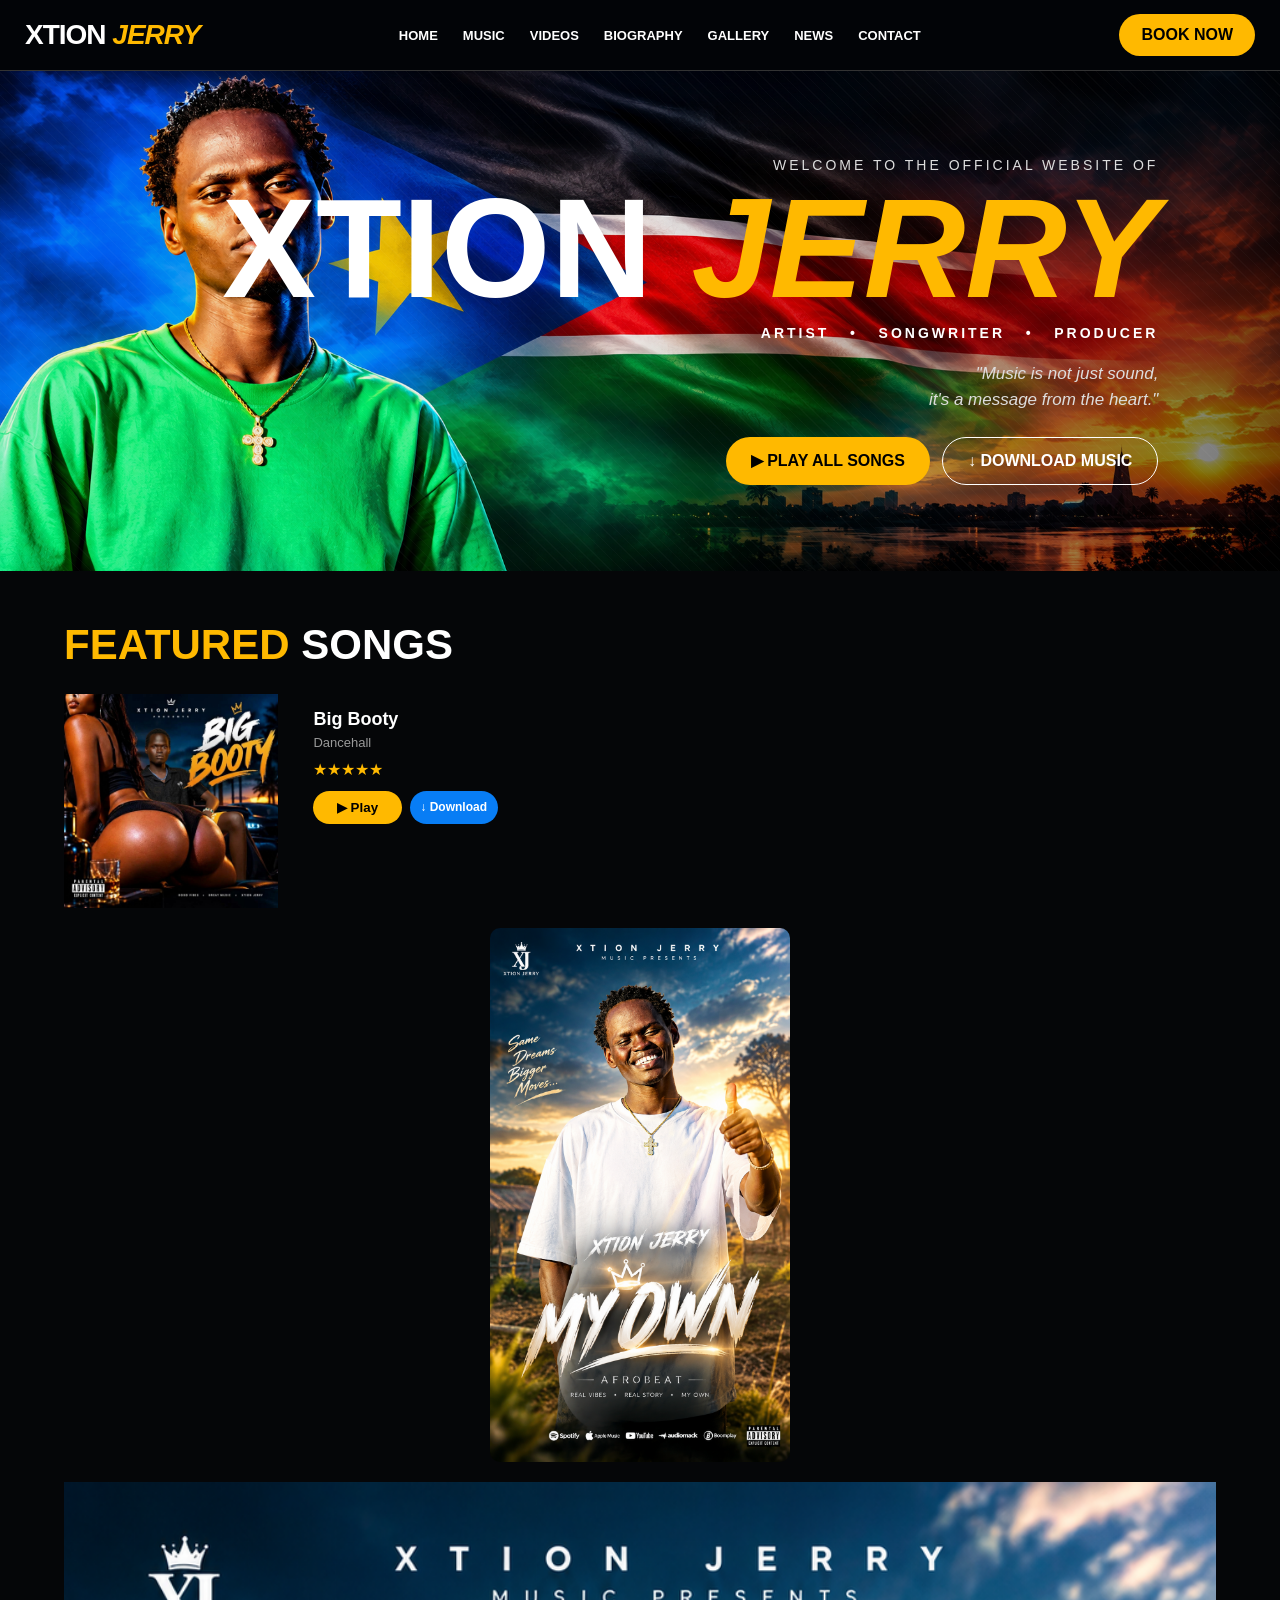
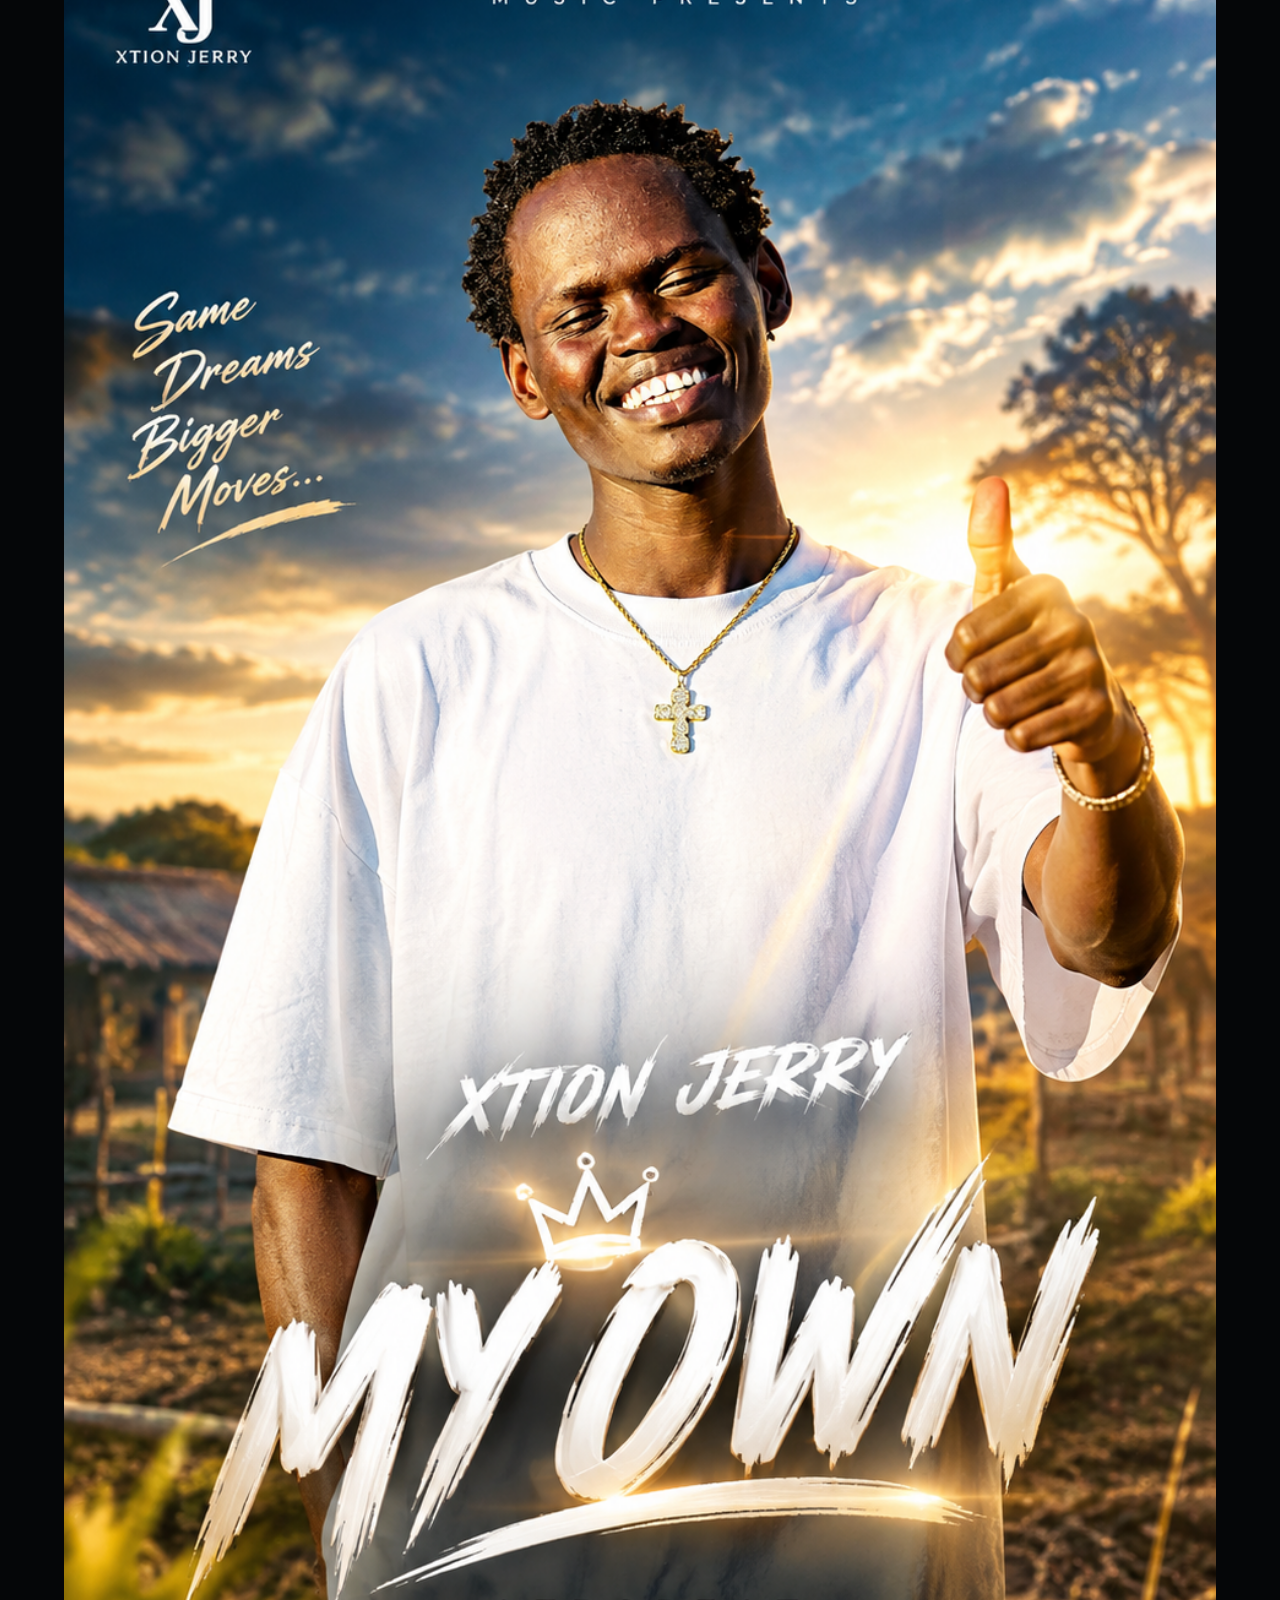
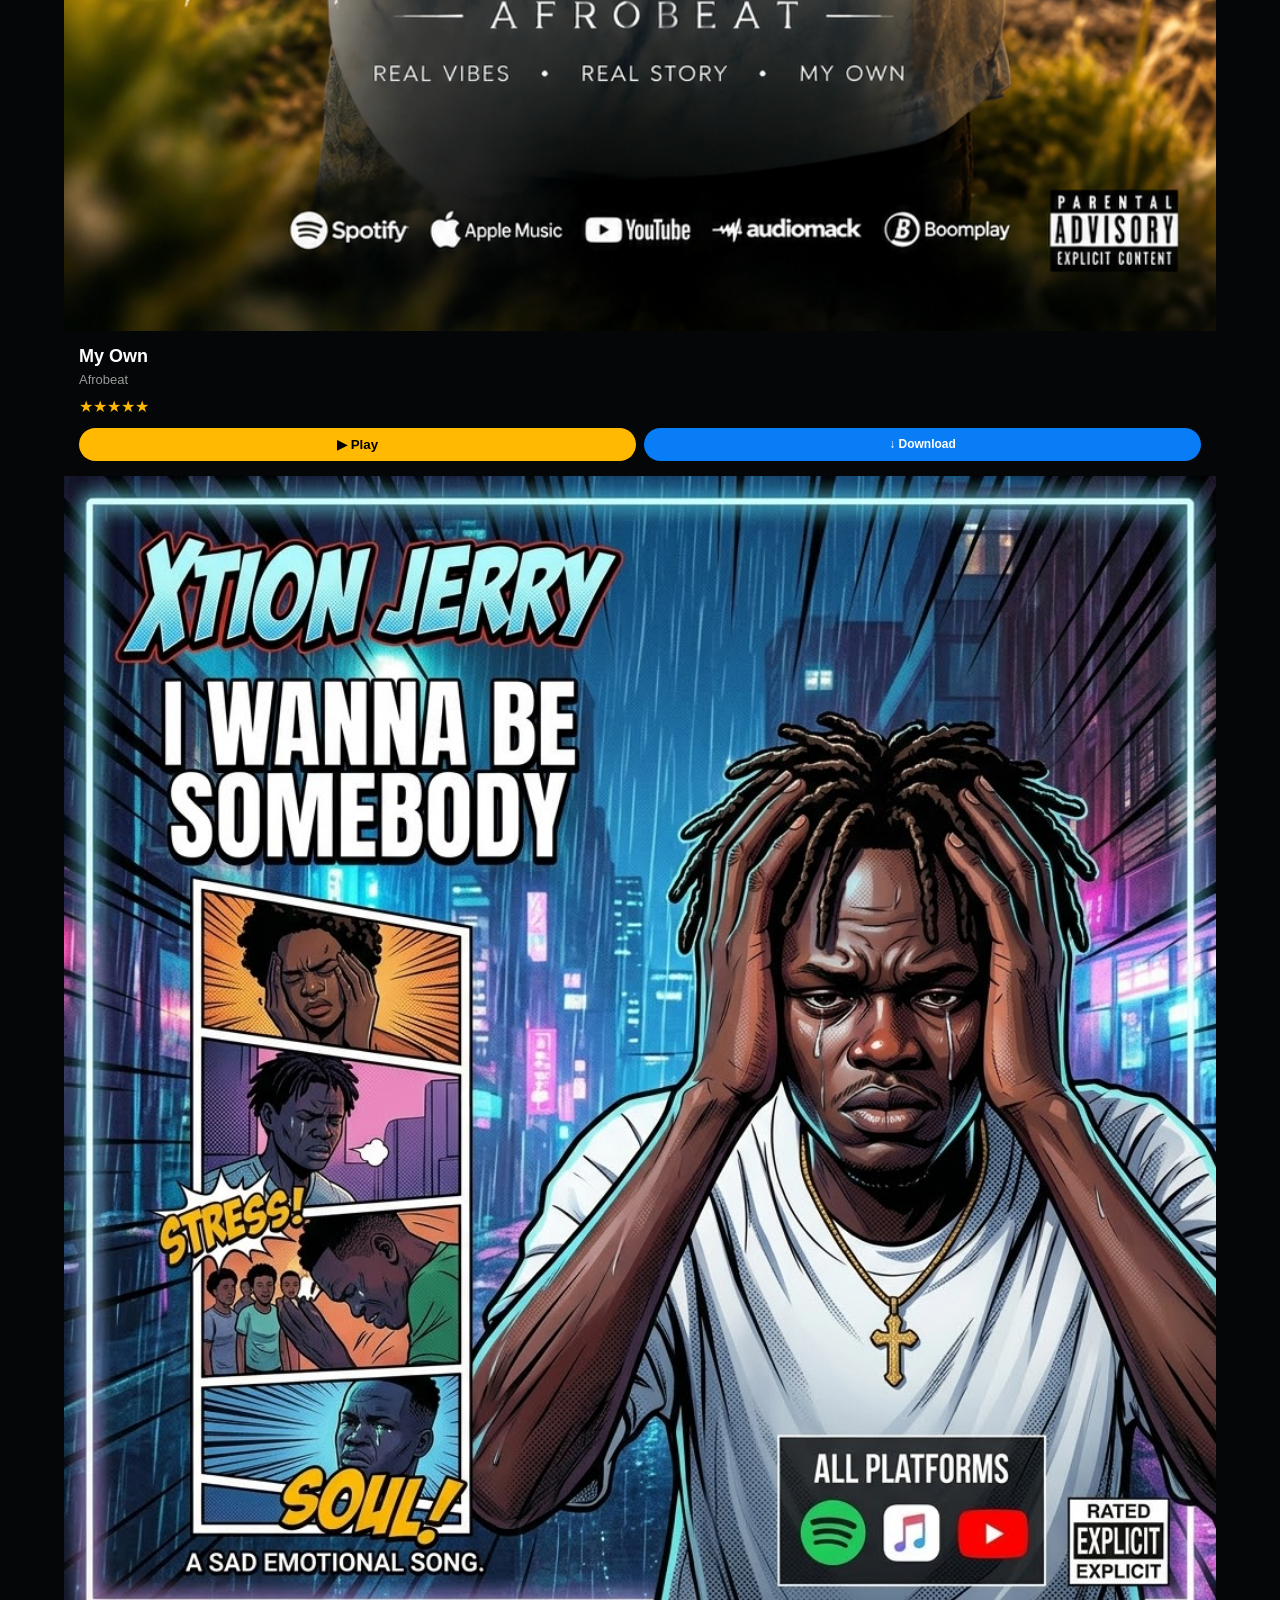
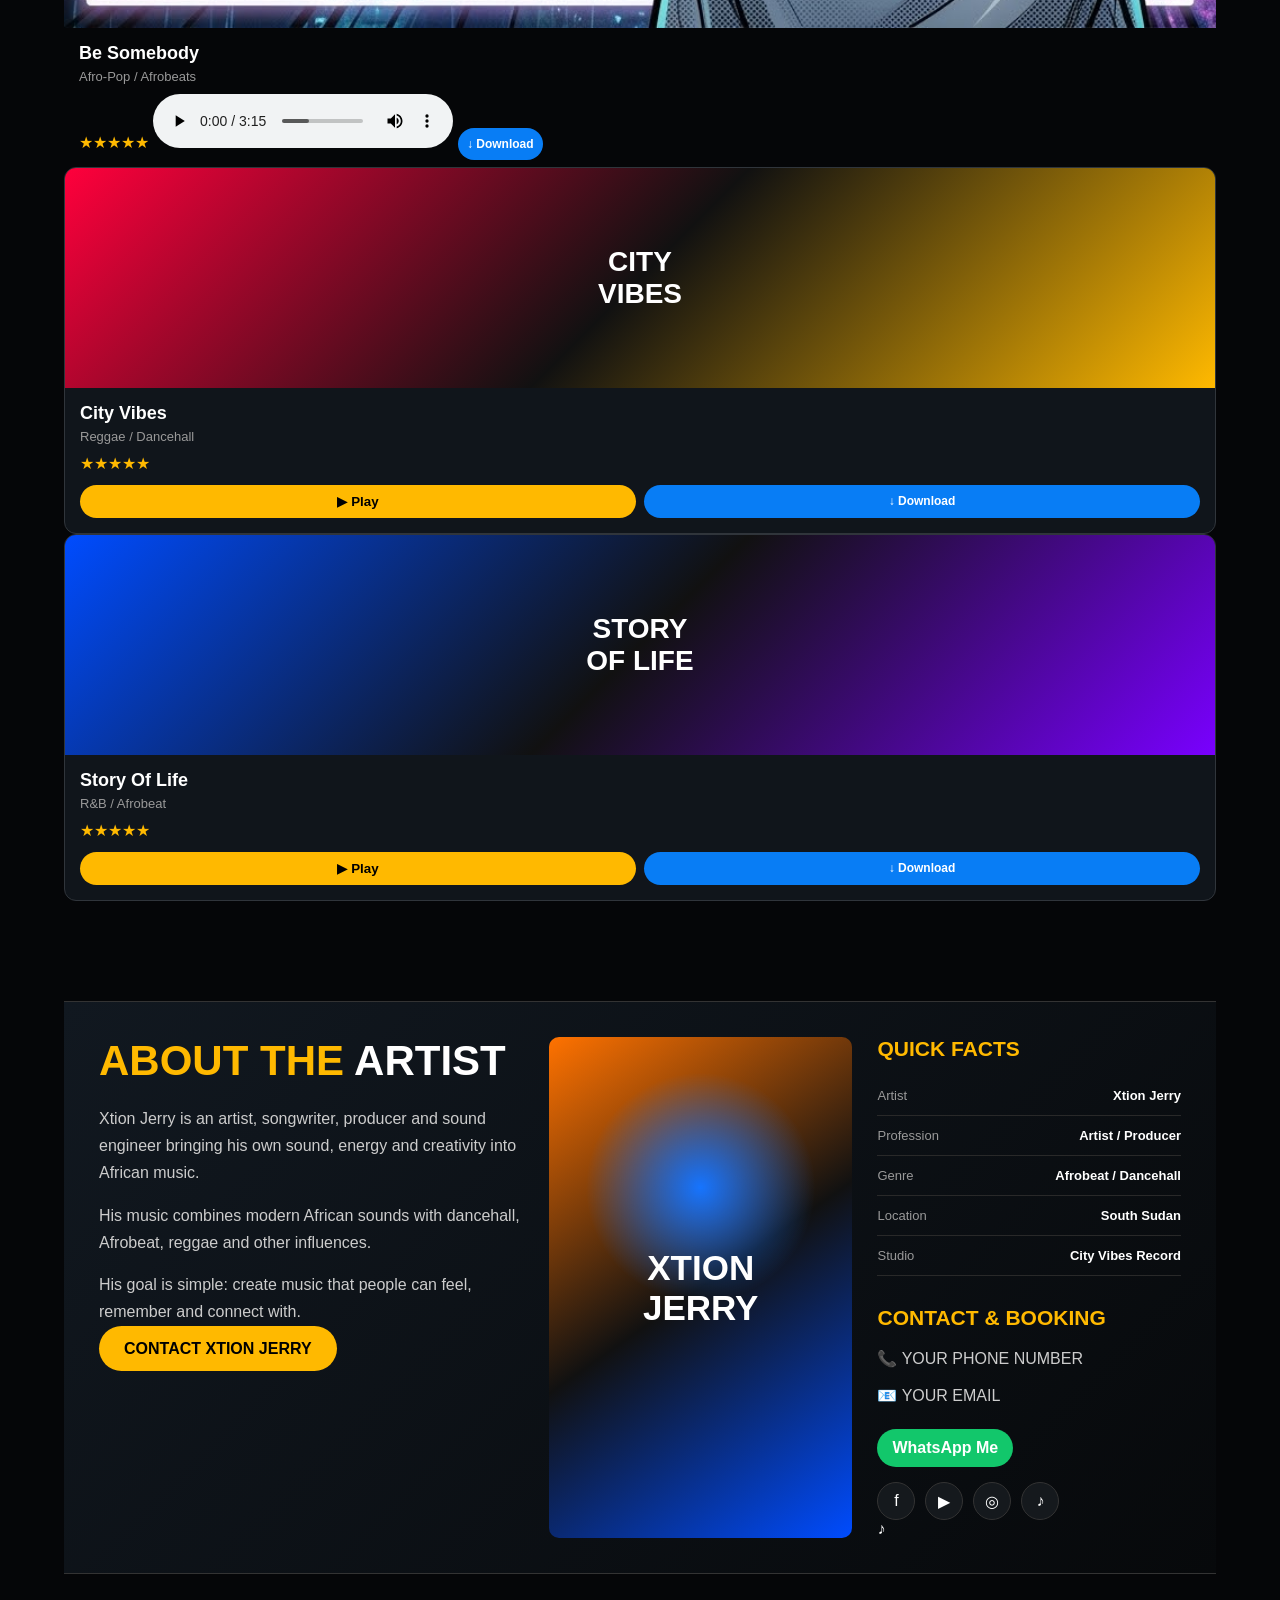
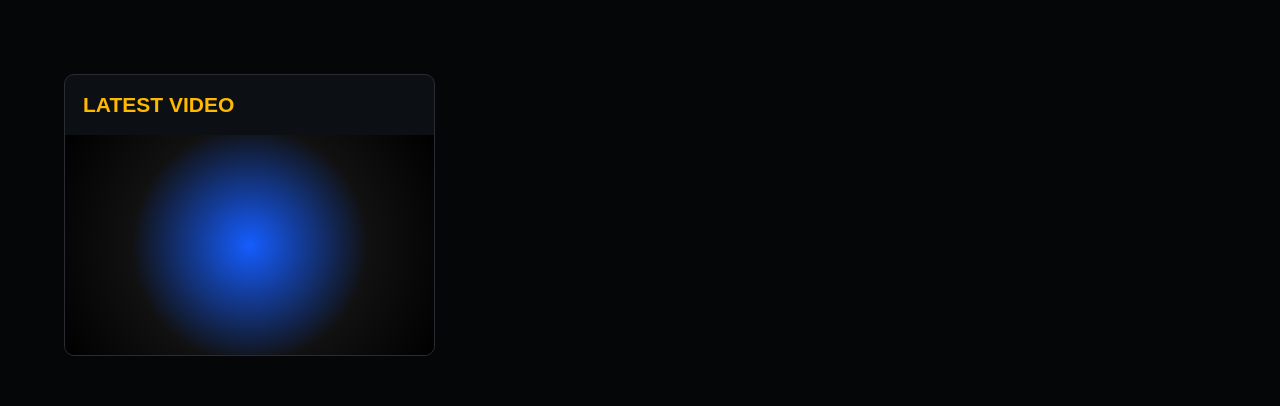
==== index.html @ e5563649 "Add social media links to index.html Added social media links for Facebook, YouTube, Instagram, and " ====
<!DOCTYPE html>
<html lang="en">
<head>
    <!-- XTION JERRY — PERSON STRUCTURED DATA -->
<script type="application/ld+json">
{
  "@context": "https://schema.org",
  "@type": "Person",
  "name": "Xtion Jerry",
  "url": "https://xtionjerry405.github.io/Xtionjerry-website/",
  "image": "https://xtionjerry405.github.io/Xtionjerry-website/xtion-jerry-profile.jpg",
  "jobTitle": "Music Producer, Artist, Sound Engineer and Video Editor",
  "description": "Xtion Jerry is a South Sudanese music producer, recording artist, sound engineer and video editor.",
  "sameAs": [
    "https://www.youtube.com/@Xtionjerri241",
    "https://www.facebook.com/profile.php?id=61594084597394",
    "https://audiomack.com/Xtion",
    "https://instagram.com/xtionjerri"
  ]
}
</script>
    <link rel="icon" href="./xtion-logo.jpg?v=2" type="image/jpeg">

    <meta charset="UTF-8">
    <meta name="viewport" content="width=device-width, initial-scale=1.0">

    <title>Xtion Jerry | Official Website</title>

    <!-- XTION JERRY — SEARCH ENGINE IDENTITY -->

    <meta name="author" content="Xtion Jerry">
    <meta name="description" content="Xtion Jerry is a South Sudanese music producer, recording artist, sound engineer and video editor. Explore his music, songs, releases, videos and creative work.">
    <meta name="robots" content="index, follow">

    <!-- Official Profile Image -->
    <link rel="image_src" href="https://xtionjerry405.github.io/Xtionjerry-website/xtion-jerry-profile.jpg">

    <!-- Social Sharing -->
    <meta property="og:title" content="Xtion Jerry | Official Website">
    <meta property="og:description" content="Xtion Jerry is a South Sudanese music producer, recording artist, sound engineer and video editor. Explore his music, songs, releases, videos and creative work.">
    <meta property="og:image" content="https://xtionjerry405.github.io/Xtionjerry-website/xtion-jerry-profile.jpg">
    <meta property="og:image:alt" content="Xtion Jerry">
    <meta property="og:url" content="https://xtionjerry405.github.io/Xtionjerry-website/">
    <meta property="og:type" content="profile">

    <!-- Twitter / X -->
    <meta name="twitter:card" content="summary">
    <meta name="twitter:title" content="Xtion Jerry | Official Website">
    <meta name="twitter:description" content="Xtion Jerry is a South Sudanese music producer, recording artist, sound engineer and video editor.">
    <meta name="twitter:image" content="https://xtionjerry405.github.io/Xtionjerry-website/xtion-jerry-profile.jpg">
    <!-- XTION JERRY — PERSON STRUCTURED DATA -->
    <script type="application/ld+json">
    {
      "@context": "https://schema.org",
      "@type": "Person",
      "name": "Xtion Jerry",
      "url": "https://xtionjerry405.github.io/Xtionjerry-website/",
      "image": "https://xtionjerry405.github.io/Xtionjerry-website/xtion-jerry-profile.jpg",
      "jobTitle": [
        "Music Producer",
        "Artist",
        "Sound Engineer",
        "Video Editor"
      ],
      "sameAs": [
        "https://www.facebook.com/profile.php?id=61594084597394",
        "https://www.youtube.com/@Xtionjerri241",
        "https://www.instagram.com/xtionjerri/",
        "https://www.tiktok.com/@xtionjerry",
        "https://audiomack.com/Xtion"
      ]
    }
    </script>

<style>

/* =========================
   BASIC SETTINGS
========================= */

* {
    box-sizing: border-box;
    margin: 0;
    padding: 0;
}

html {
    scroll-behavior: smooth;
}

body {
    background: #050608;
    color: white;
    font-family: Arial, Helvetica, sans-serif;
}

a {
    color: inherit;
    text-decoration: none;
}

button {
    cursor: pointer;
}


/* =========================
   HEADER
========================= */

header {
    position: sticky;
    top: 0;
    z-index: 1000;

    background: rgba(3,5,8,0.96);

    border-bottom: 1px solid #333;
}

.navbar {
    max-width: 1400px;
    margin: auto;

    min-height: 70px;

    display: flex;
    align-items: center;
    justify-content: space-between;

    padding: 10px 25px;
}

.logo {
    font-size: 28px;
    font-weight: 900;
    letter-spacing: -1px;
}

.logo span {
    color: #ffb900;
    font-style: italic;
}

.nav {
    display: flex;
    gap: 25px;
}

.nav a {
    font-size: 13px;
    font-weight: bold;
    text-transform: uppercase;
}

.nav a:hover {
    color: #ffb900;
}

.book {
    background: #ffb900;
    color: black;

    padding: 12px 22px;

    border-radius: 30px;

    font-weight: bold;
}


/* =========================
   HERO
========================= */

.hero {
    min-height: 500px;

    position: relative;

    overflow: hidden;

    background-image:
        linear-gradient(
            90deg,
            rgba(0,0,0,0.05),
            rgba(0,0,0,0.05),
            rgba(0,0,0,0.55)
        ),
        url("hero.png");

    background-size: cover;

    background-position: center;

    background-repeat: no-repeat;

    display: flex;

    align-items: center;
}

.hero::before {
    content: "";

    position: absolute;
    inset: 0;

    background-image:
        repeating-linear-gradient(
            45deg,
            rgba(255,255,255,0.025) 0,
            rgba(255,255,255,0.025) 1px,
            transparent 1px,
            transparent 8px
        );
}

.hero-content {
    width: 90%;
    max-width: 1400px;

    margin: auto;

    position: relative;
    z-index: 2;

    text-align: right;
}

.small-title {
    font-size: 14px;
    letter-spacing: 3px;
    color: #ddd;
}

.hero h1 {
    font-size: clamp(60px, 11vw, 150px);

    line-height: .8;

    margin: 20px 0;

    font-weight: 900;

    text-transform: uppercase;
}

.hero h1 span {
    color: #ffb900;
    font-style: italic;
}

.hero-role {
    font-weight: bold;
    letter-spacing: 3px;
    font-size: 14px;
}

.quote {
    margin-top: 20px;

    color: #ddd;

    font-size: 17px;

    font-style: italic;

    line-height: 1.5;
}

.hero-buttons {
    margin-top: 25px;

    display: flex;

    justify-content: flex-end;

    gap: 12px;
}

.yellow-button {
    background: #ffb900;
    color: #000;

    border: none;

    padding: 14px 25px;

    border-radius: 30px;

    font-weight: bold;
}

.dark-button {
    background: transparent;

    color: white;

    border: 1px solid white;

    padding: 14px 25px;

    border-radius: 30px;

    font-weight: bold;
}


/* =========================
   SECTIONS
========================= */

section {
    padding: 50px 5%;
}

.section-title {
    font-size: 42px;

    margin-bottom: 25px;

    font-weight: 900;

    text-transform: uppercase;
}

.section-title span {
    color: #ffb900;
}


/* =========================
   MUSIC
========================= */

.music-grid {
    display: grid;

    grid-template-columns:
        repeat(5, 1fr);

    gap: 20px;
}

.song {
    background: #10151b;

    border: 1px solid #30353b;

    border-radius: 12px;

    overflow: hidden;

    transition: .3s;
}

.song:hover {
    transform: translateY(-7px);

    border-color: #ffb900;
}

.cover {
    height: 220px;

    display: flex;

    align-items: center;
    justify-content: center;

    text-align: center;

    padding: 20px;

    font-size: 28px;

    font-weight: 900;

    background:
        linear-gradient(
            135deg,
            #ff7200,
            #111 45%,
            #005cff
        );
}

.cover.two {
    background:
        linear-gradient(
            135deg,
            #7900ff,
            #111,
            #00aaff
        );
}

.cover.three {
    background:
        linear-gradient(
            135deg,
            #00a86b,
            #111,
            #ffb900
        );
}

.cover.four {
    background:
        linear-gradient(
            135deg,
            #ff003c,
            #111,
            #ffb900
        );
}

.cover.five {
    background:
        linear-gradient(
            135deg,
            #004cff,
            #111,
            #7900ff
        );
}

.song-info {
    padding: 15px;
}

.song-name {
    font-size: 18px;
    font-weight: bold;
}

.genre {
    color: #999;
    font-size: 13px;
    margin-top: 5px;
}

.stars {
    color: #ffb900;
    margin-top: 10px;
}

.buttons {
    display: grid;

    grid-template-columns: 1fr 1fr;

    gap: 8px;

    margin-top: 12px;
}

.play {
    border: none;

    background: #ffb900;

    color: #000;

    padding: 9px;

    border-radius: 20px;

    font-weight: bold;
}

.download {
    background: #087df5;

    color: white;

    padding: 9px;

    border-radius: 20px;

    text-align: center;

    font-size: 12px;

    font-weight: bold;
}


/* =========================
   BIOGRAPHY
========================= */

.bio {
    display: grid;

    grid-template-columns:
        1.4fr 1fr 1fr;

    gap: 25px;

    background:
        linear-gradient(
            135deg,
            #111820,
            #07090b
        );

    border-top: 1px solid #333;
    border-bottom: 1px solid #333;

    padding: 35px;
}

.bio h2 {
    font-size: 42px;

    margin-bottom: 20px;
}

.bio h2 span {
    color: #ffb900;
}

.bio p {
    color: #ccc;

    line-height: 1.7;

    margin-bottom: 15px;
}

.artist-image {
    min-height: 350px;

    border-radius: 10px;

    background:
        radial-gradient(
            circle at 50% 30%,
            #1674ff,
            transparent 30%
        ),
        linear-gradient(
            145deg,
            #ff7200,
            #111 50%,
            #004cff
        );

    display: flex;

    align-items: center;

    justify-content: center;

    text-align: center;

    font-size: 35px;

    font-weight: 900;
}

.facts h3,
.contact h3 {
    color: #ffb900;

    font-size: 21px;

    margin-bottom: 15px;
}

.fact {
    display: flex;

    justify-content: space-between;

    gap: 10px;

    padding: 12px 0;

    border-bottom: 1px solid #292929;

    font-size: 13px;
}

.fact span {
    color: #999;
}


/* =========================
   CONTACT
========================= */

.contact {
    margin-top: 30px;
}

.contact p {
    margin: 10px 0;

    color: #ccc;
}

.whatsapp {
    display: inline-block;

    background: #12c76b;

    color: white;

    padding: 10px 15px;

    border-radius: 25px;

    margin-top: 10px;

    font-weight: bold;
}


/* =========================
   LOWER CONTENT
========================= */

.lower {
    display: grid;

    grid-template-columns:
        1fr 1fr 1fr;

    gap: 20px;
}

.box {
    background: #0c1014;

    border: 1px solid #292d32;

    border-radius: 10px;

    overflow: hidden;
}

.box h3 {
    padding: 18px;

    color: #ffb900;

    font-size: 21px;
}

.video {
    height: 220px;

    background:
        radial-gradient(
            circle,
            #155dff,
            #111 55%,
            #000
        );

    display: flex;

    align-items: center;

    justify-content: center;
}

.video-button {
    width: 65px;
    height: 65px;

    border-radius: 50%;

    background: #ffb900;

    color: black;

    display: flex;

    align-items: center;

    justify-content: center;

    font-size: 25px;
}

.gallery {
    display: grid;

    grid-template-columns:
        1fr 1fr;

    gap: 7px;

    padding: 15px;
}

.photo {
    height: 110px;

    display: flex;

    align-items: center;

    justify-content: center;

    font-weight: bold;

    background:
        linear-gradient(
            135deg,
            #ff7200,
            #111,
            #005cff
        );

    border-radius: 5px;
}

.news-content {
    padding: 15px;

    color: #ccc;

    line-height: 1.6;
}


/* =========================
   FAN CLUB
========================= */

.fan {
    margin: 0 5% 40px;

    padding: 25px;

    background:
        linear-gradient(
            90deg,
            #131313,
            #080808
        );

    border-top: 1px solid #ffb900;

    border-bottom: 1px solid #ffb900;

    display: flex;

    align-items: center;

    gap: 20px;
}

.fan h3 {
    color: #ffb900;

    font-size: 22px;
}

.fan p {
    color: #aaa;

    margin-top: 5px;
}

.fan form {
    margin-left: auto;

    display: flex;
}

.fan input {
    padding: 13px 18px;

    background: #111;

    border: 1px solid #333;

    color: white;

    outline: none;

    border-radius: 25px 0 0 25px;
}

.fan button {
    padding: 13px 20px;

    background: #ffb900;

    border: none;

    font-weight: bold;

    border-radius: 0 25px 25px 0;
}


/* =========================
   SOCIAL
========================= */

.social {
    display: flex;

    gap: 10px;

    margin-top: 15px;
}

.social a {
    width: 38px;
    height: 38px;

    border-radius: 50%;

    background: #15191d;

    display: flex;

    align-items: center;

    justify-content: center;

    border: 1px solid #333;
}

.social a:hover {
    background: #ffb900;
    color: black;
}


/* =========================
   FOOTER
========================= */

footer {
    background: #020304;

    border-top: 1px solid #292929;

    padding: 30px 5%;
}

.footer {
    max-width: 1400px;

    margin: auto;

    display: flex;

    align-items: center;

    justify-content: space-between;

    gap: 20px;
}

.footer-logo {
    font-size: 28px;

    font-weight: 900;
}

.footer-logo span {
    color: #ffb900;
}

.footer-links {
    display: flex;

    gap: 18px;

    font-size: 12px;

    color: #aaa;
}

.copyright {
    color: #777;

    font-size: 12px;
}


/* =========================
   AUDIO PLAYER
========================= */

.player {
    position: fixed;

    bottom: 0;

    left: 0;
    right: 0;

    background: rgba(0,0,0,.96);

    border-top: 2px solid #ffb900;

    padding: 12px 20px;

    display: none;

    align-items: center;

    gap: 20px;

    z-index: 2000;
}

.player.active {
    display: flex;
}

.player-title {
    font-weight: bold;

    min-width: 150px;
}

.player audio {
    flex: 1;
}


/* =========================
   MOBILE
========================= */

@media(max-width:1000px) {

    .music-grid {
        grid-template-columns:
            repeat(3, 1fr);
    }

    .bio {
        grid-template-columns:
            1fr 1fr;
    }

    .lower {
        grid-template-columns:
            1fr 1fr;
    }

}

@media(max-width:700px) {

    .nav {
        display: none;
    }

    .book {
        display: none;
    }

    .hero {
        min-height: 430px;
    }

    .hero-content {
        text-align: center;
    }

    .hero-buttons {
        justify-content: center;
    }

    .music-grid {
        grid-template-columns:
            1fr 1fr;
    }

    .bio {
        grid-template-columns:
            1fr;

        padding: 20px;
    }

    .lower {
        grid-template-columns:
            1fr;
    }

    .fan {
        flex-direction: column;

        align-items: stretch;
    }

    .fan form {
        margin-left: 0;
    }

    .footer {
        flex-direction: column;

        text-align: center;
    }

    .footer-links {
        flex-wrap: wrap;

        justify-content: center;
    }

}

@media(max-width:450px) {

    .music-grid {
        grid-template-columns:
            1fr;
    }

    .hero h1 {
        font-size: 65px;
    }

    .section-title {
        font-size: 32px;
    }

    .hero-buttons {
        flex-direction: column;
    }

    .fan form {
        width: 100%;
    }

    .fan input {
        width: 100%;
    }

}

</style>
</head>


<body>


<!-- =========================
     HEADER
========================= -->

<header>

<div class="navbar">

    <a href="#home" class="logo">
        XTION <span>JERRY</span>
    </a>

    <nav class="nav">

        <a href="#home">Home</a>

        <a href="#music">Music</a>

        <a href="#videos">Videos</a>

        <a href="#bio">Biography</a>

        <a href="#gallery">Gallery</a>

        <a href="#news">News</a>

        <a href="#contact">Contact</a>

    </nav>

    <a href="#contact" class="book">
        BOOK NOW
    </a>

</div>

</header>


<!-- =========================
     HERO
========================= -->

<section class="hero" id="home">

<div class="hero-content">

    <div class="small-title">
        WELCOME TO THE OFFICIAL WEBSITE OF
    </div>

    <h1>
        XTION <span>JERRY</span>
    </h1>

    <div class="hero-role">
        ARTIST &nbsp; • &nbsp;
        SONGWRITER &nbsp; • &nbsp;
        PRODUCER
    </div>

    <div class="quote">
        "Music is not just sound,<br>
        it's a message from the heart."
    </div>

    <div class="hero-buttons">

        <a href="#music"
           class="yellow-button">

            ▶ PLAY ALL SONGS

        </a>

        <a href="#music"
           class="dark-button">

            ↓ DOWNLOAD MUSIC

        </a>

    </div>

</div>

</section>


<!-- =========================
     MUSIC
========================= -->

<section id="music">

<div class="section-title">
    <span>FEATURED</span> SONGS
</div>


<div class="music-grid">


<!-- SONG 1 -->

<div class="big-booty.jpg">
    <img src="big-booty.jpg" alt="Big Booty - Xtion Jerry" style="width:100%; height:100%; object-fit:cover; display:block;">
</div>

    <div class="song-info">

        <div class="song-name">
            Big Booty
        </div>

        <div class="genre">
            Dancehall
        </div>

        <div class="stars">
            ★★★★★
        </div>

        <div class="buttons">

            <button
                class="play"
                onclick="playSong('Big Booty','songs/big-booty.mp3')">

                ▶ Play

            </button>

            <a
                class="download"
                href="songs/big-booty.mp3"
                download>

                ↓ Download

            </a>

        </div>

    </div>

</div>


<!-- SONG 2 -->

<img src="my-own.png"
     alt="Xtion Jerry - My Own"
     style="
       width: 100%;
       max-width: 300px;
       height: auto;
       display: block;
       margin: 20px auto;
       border-radius: 10px;
     ">

    <div class="my-own.jpg">

    <img src="my-own.png"
         alt="My Own - Xtion Jerry"
         style="width:100%; height:100%; object-fit:cover; display:block;">

    <div class="song-info">

        <div class="song-name">
            My Own
        </div>

        <div class="genre">
            Afrobeat
        </div>

        <div class="stars">
            ★★★★★
        </div>

        <div class="buttons">

            <button
                class="play"
                onclick="playSong('My Own','songs/my-own.mp3')">

                ▶ Play

            </button>

            <a
                class="download"
                href="songs/my-own.mp3"
                download>

                ↓ Download

            </a>

        </div>

    </div>

</div>


<!-- SONG 3 -->

<div class="be-somebody.jpg">

    <img src="be-somebody.jpg"
         alt="Be Somebody - Xtion Jerry"
         style="width:100%; height:100%; object-fit:cover; display:block;">

    <div class="song-info">

        <div class="song-name">
            Be Somebody
        </div>

        <div class="genre">
            Afro-Pop / Afrobeats
        </div>

        <div class="stars">
            ★★★★★
        <audio controls>
    <source src="Xtion_Jerry_-_I_wanna_be_somebody.mp3" type="audio/mpeg">
    Your browser does not support audio.
        </audio>

            <a
                class="download"
                href="Xtion_Jerry_-_I_wanna_be_somebody.mp3"
                download>

                ↓ Download

            </a>

        </div>

    </div>

   </div>


<!-- SONG 4 -->

<div class="song">

    <div class="cover four">
        CITY<br>VIBES
    </div>

    <div class="song-info">

        <div class="song-name">
            City Vibes
        </div>

        <div class="genre">
            Reggae / Dancehall
        </div>

        <div class="stars">
            ★★★★★
        </div>

        <div class="buttons">

            <button
                class="play"
                onclick="playSong('City Vibes','songs/city-vibes.mp3')">

                ▶ Play

            </button>

            <a
                class="download"
                href="songs/city-vibes.mp3"
                download>

                ↓ Download

            </a>

        </div>

    </div>

</div>


<!-- SONG 5 -->

<div class="song">

    <div class="cover five">
        STORY<br>OF LIFE
    </div>

    <div class="song-info">

        <div class="song-name">
            Story Of Life
        </div>

        <div class="genre">
            R&B / Afrobeat
        </div>

        <div class="stars">
            ★★★★★
        </div>

        <div class="buttons">

            <button
                class="play"
                onclick="playSong('Story Of Life','songs/story-of-life.mp3')">

                ▶ Play

            </button>

            <a
                class="download"
                href="songs/story-of-life.mp3"
                download>

                ↓ Download

            </a>

        </div>

    </div>

</div>


</div>

</section>


<!-- =========================
     BIOGRAPHY
========================= -->

<section id="bio">

<div class="bio">


<div>

    <h2>
        <span>ABOUT THE</span>
        ARTIST
    </h2>

    <p>
        Xtion Jerry is an artist, songwriter,
        producer and sound engineer bringing
        his own sound, energy and creativity
        into African music.
    </p>

    <p>
        His music combines modern African
        sounds with dancehall, Afrobeat,
        reggae and other influences.
    </p>

    <p>
        His goal is simple: create music that
        people can feel, remember and connect
        with.
    </p>

    <a href="#contact"
       class="yellow-button">

        CONTACT XT​​ION JERRY

    </a>

</div>


<div class="artist-image">

    XTION<br>JERRY

</div>


<div>

    <div class="facts">

        <h3>
            QUICK FACTS
        </h3>

        <div class="fact">
            <span>Artist</span>
            <strong>Xtion Jerry</strong>
        </div>

        <div class="fact">
            <span>Profession</span>
            <strong>Artist / Producer</strong>
        </div>

        <div class="fact">
            <span>Genre</span>
            <strong>Afrobeat / Dancehall</strong>
        </div>

        <div class="fact">
            <span>Location</span>
            <strong>South Sudan</strong>
        </div>

        <div class="fact">
            <span>Studio</span>
            <strong>City Vibes Record</strong>
        </div>

    </div>


    <div class="contact" id="contact">

        <h3>
            CONTACT & BOOKING
        </h3>

        <p>
            📞 YOUR PHONE NUMBER
        </p>

        <p>
            📧 YOUR EMAIL
        </p>

        <a
            href="https://wa.me/211000000000"
            class="whatsapp">

            WhatsApp Me

        </a>


        <div class="social">

    <!-- Facebook -->
    <a href="https://www.facebook.com/profile.php?id=61594084597394" target="_blank" rel="noopener">
        f
    </a>

    <!-- YouTube -->
    <a href="https://www.youtube.com/@Xtionjerri241" target="_blank" rel="noopener">
        ▶
    </a>

    <!-- Instagram -->
    <a href="https://instagram.com/xtionjerri" target="_blank" rel="noopener">
        ◎
    </a>

    <!-- Audiomack -->
    <a href="https://audiomack.com/Xtion" target="_blank" rel="noopener">
        ♪
    </a>

        </div>

            <a href="#">
                ♪
            </a>

        </div>

    </div>

</div>


</div>

</section>


<!-- =========================
     VIDEOS / GALLERY / NEWS
========================= -->

<section>

<div class="lower">


<div class="box" id="videos">

    <h3>
        LATEST VIDEO
    </h3>

    <div class="video">

        <a
            href="#"
            class="video-but
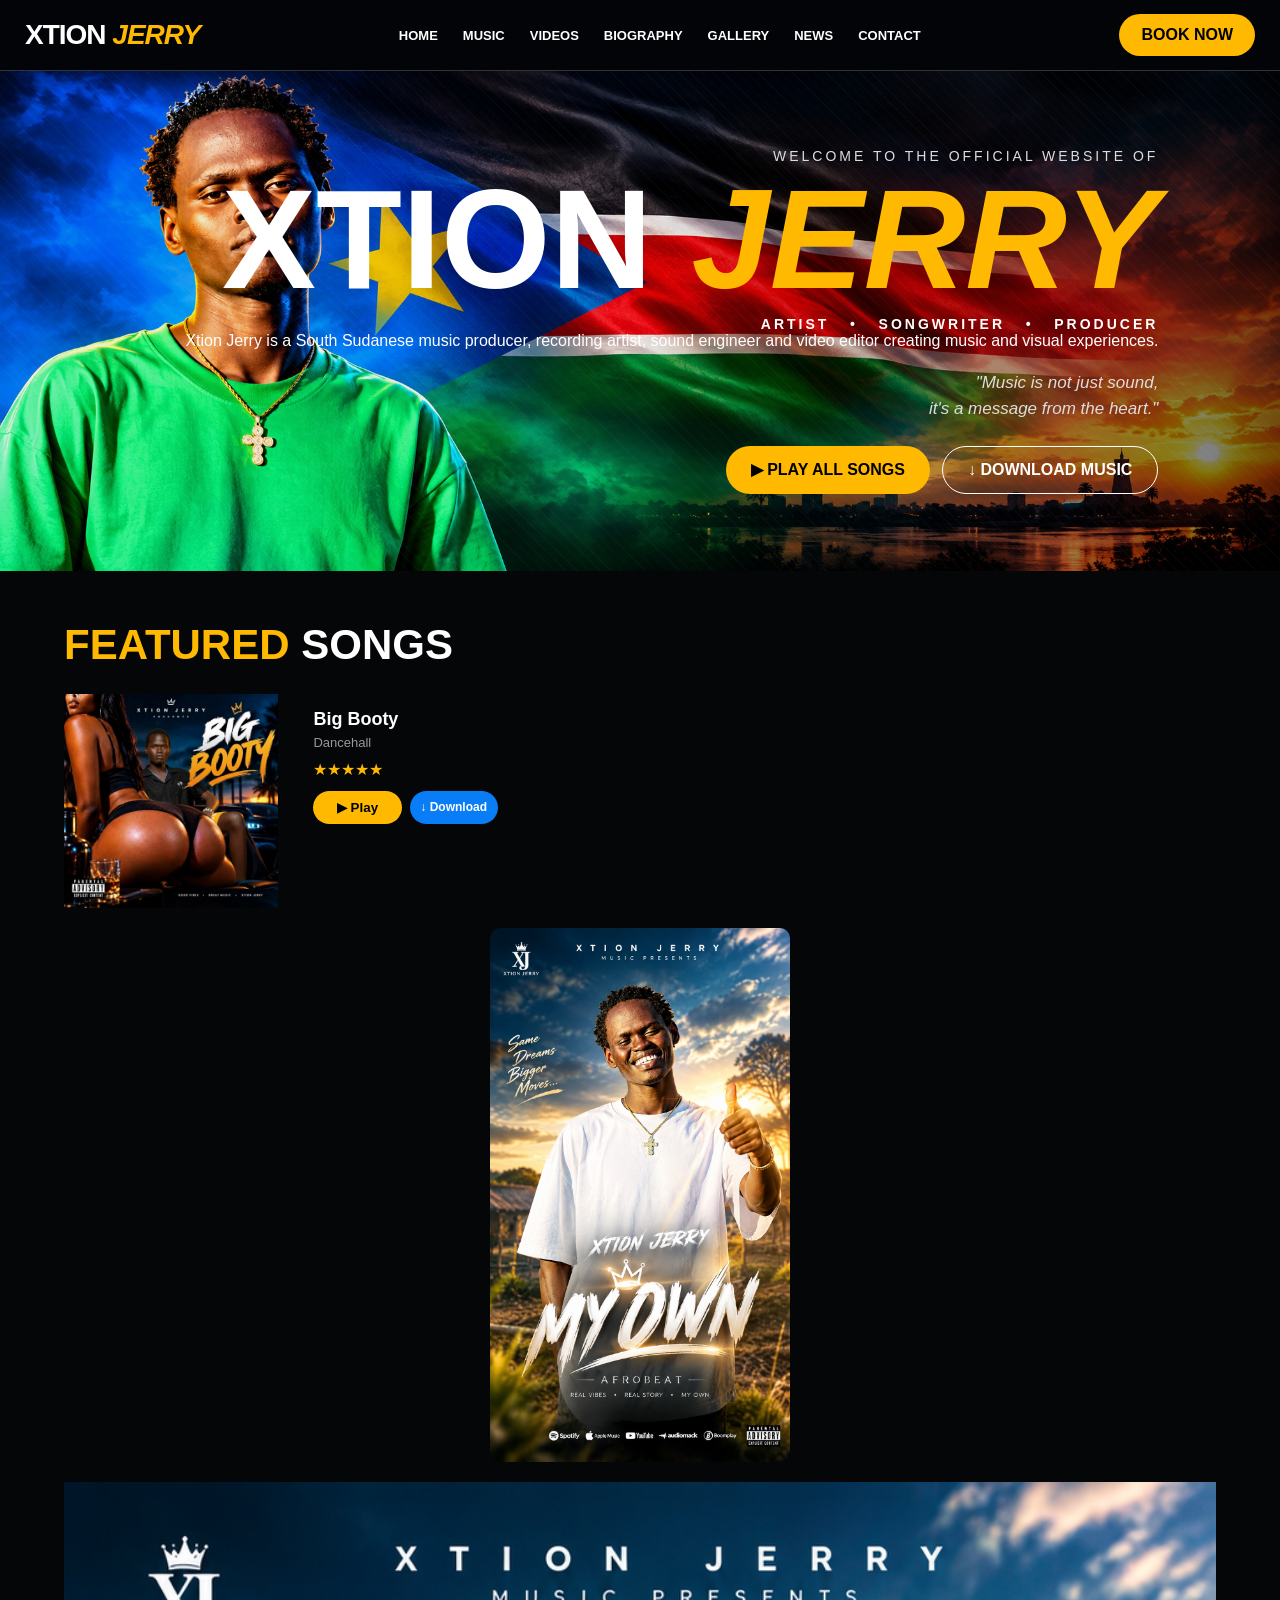
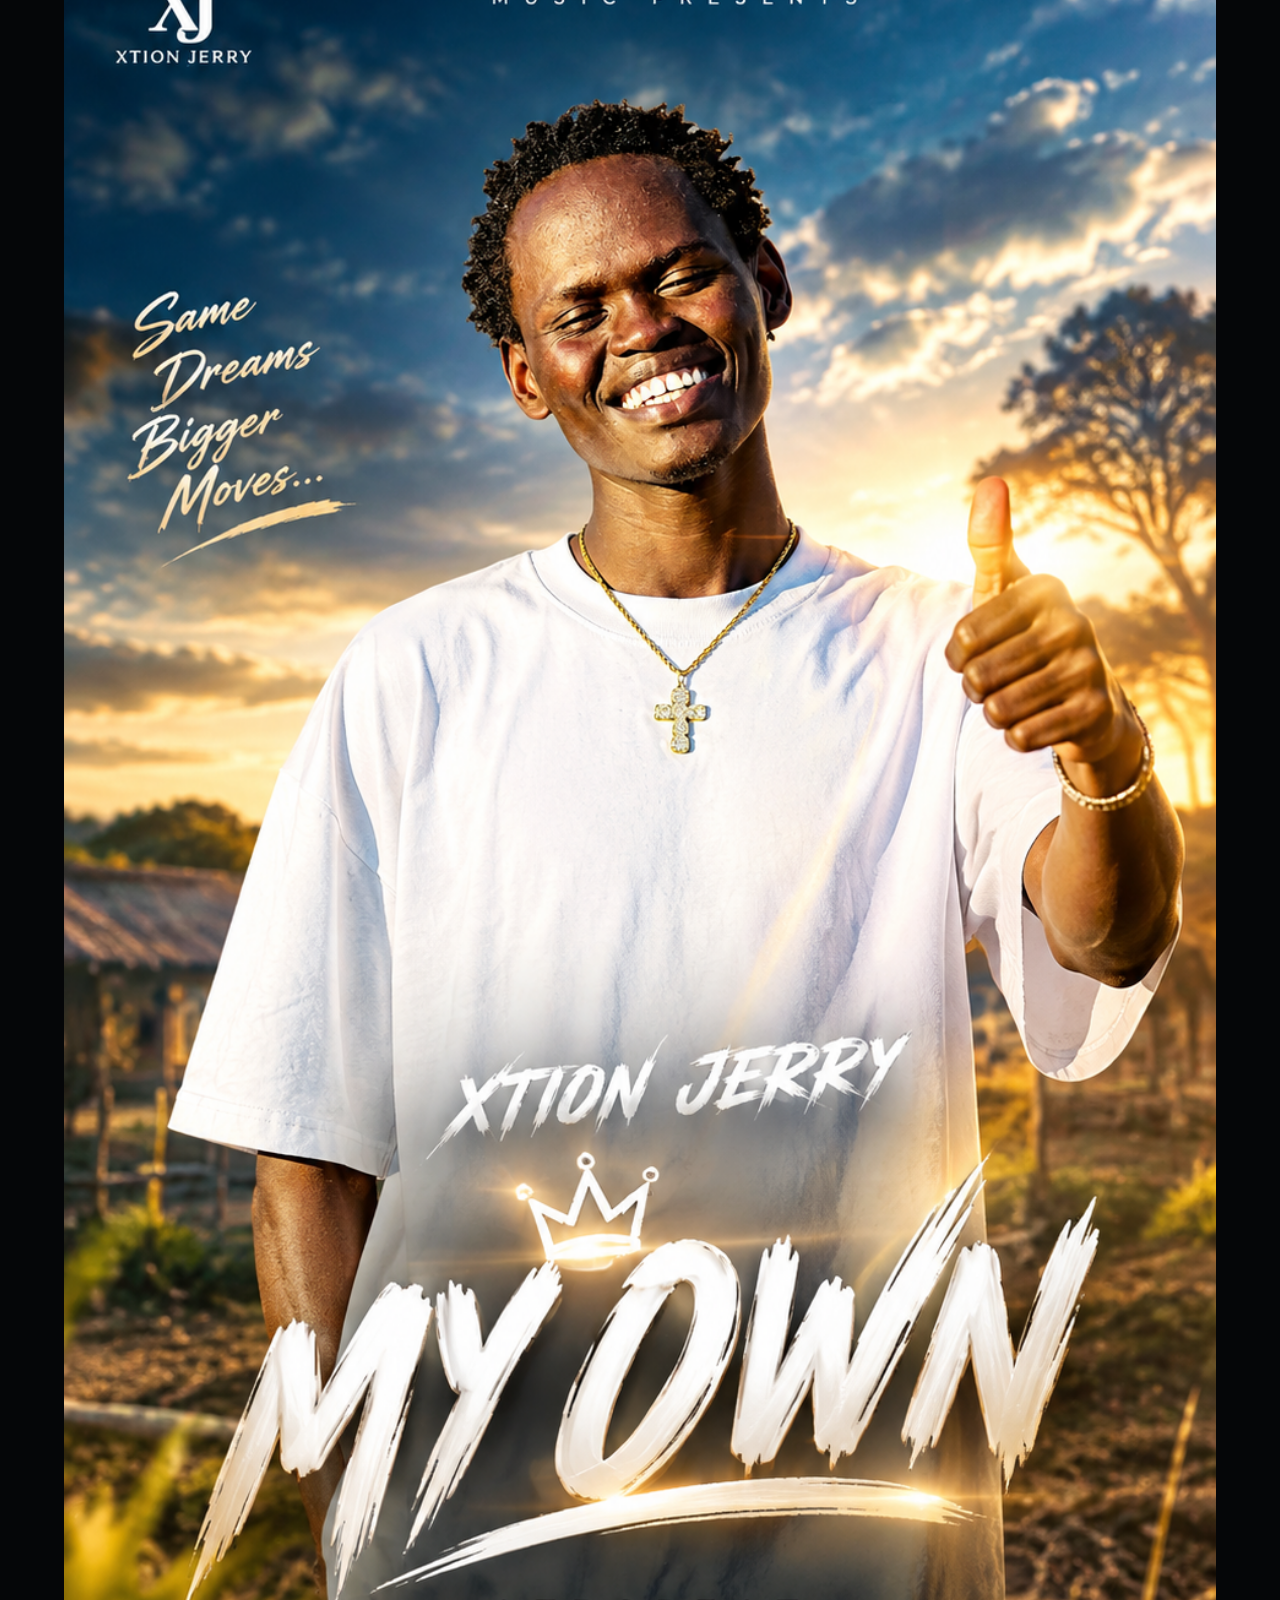
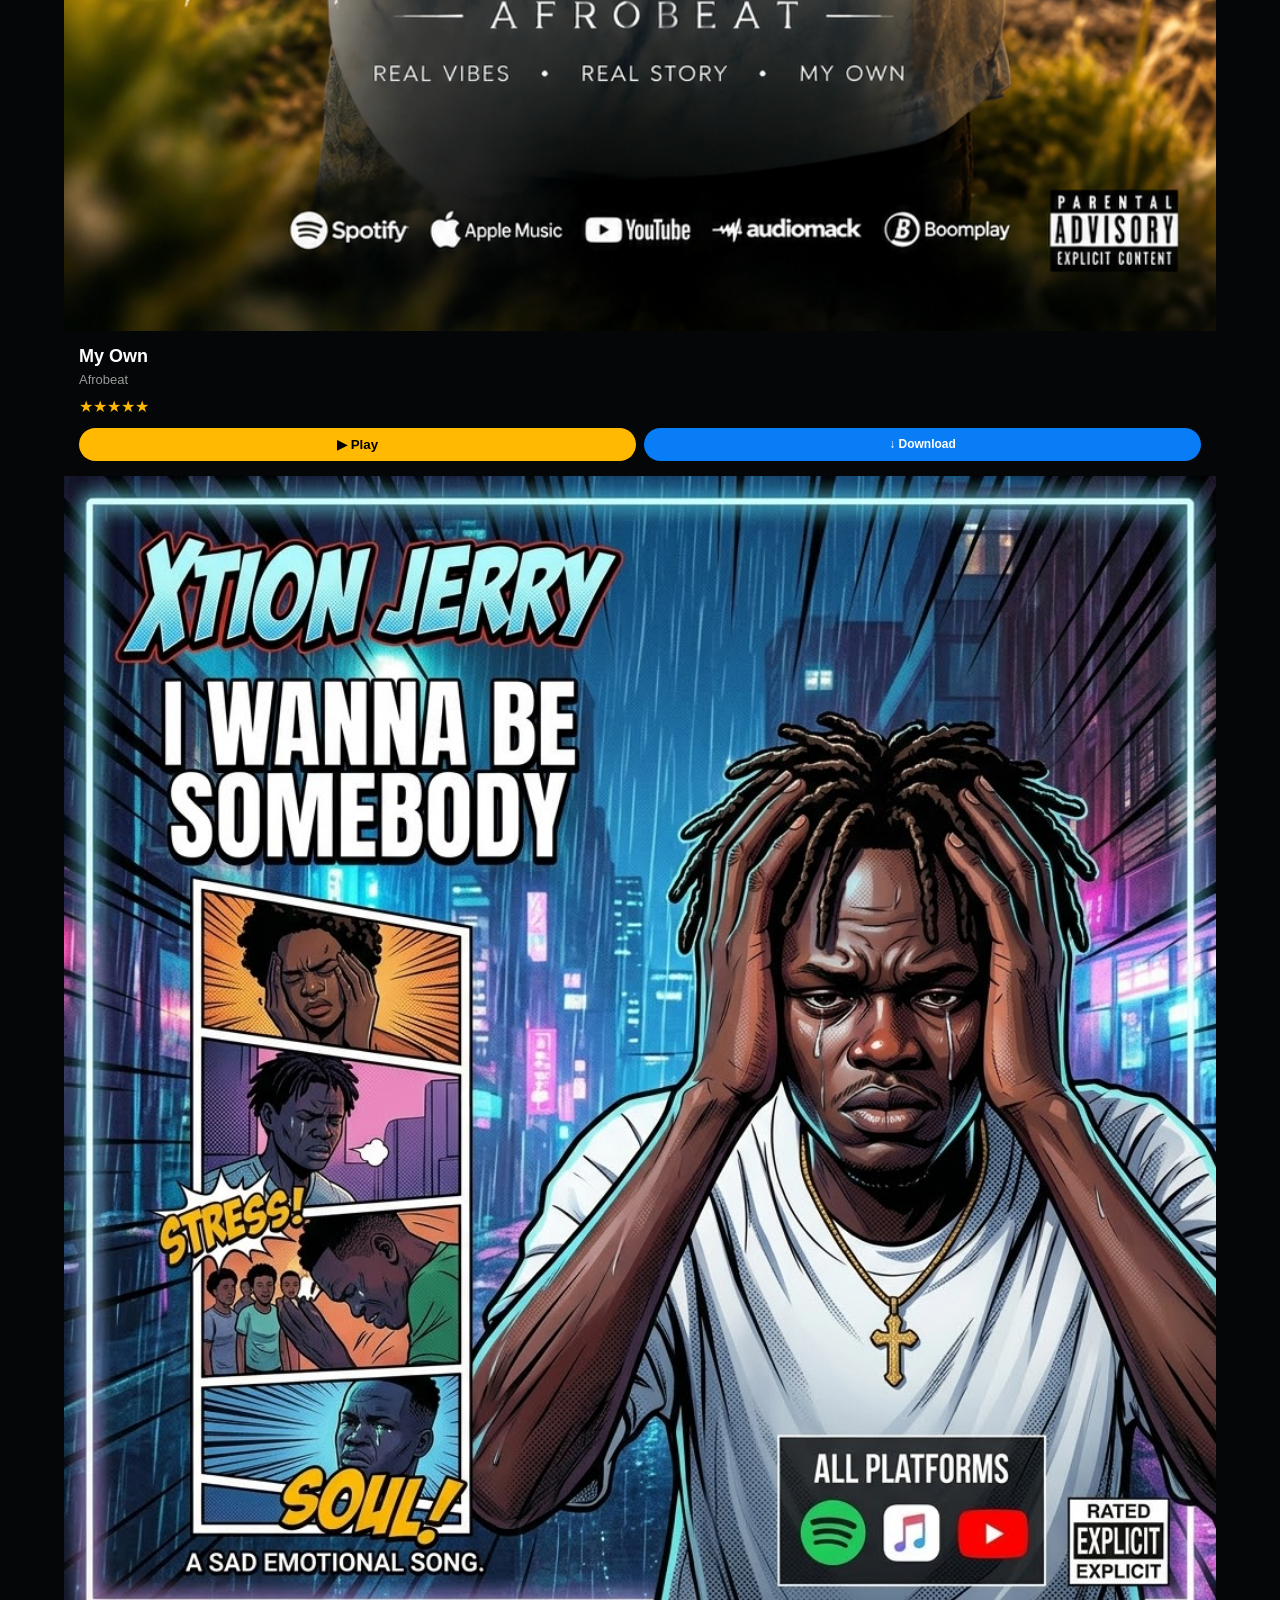
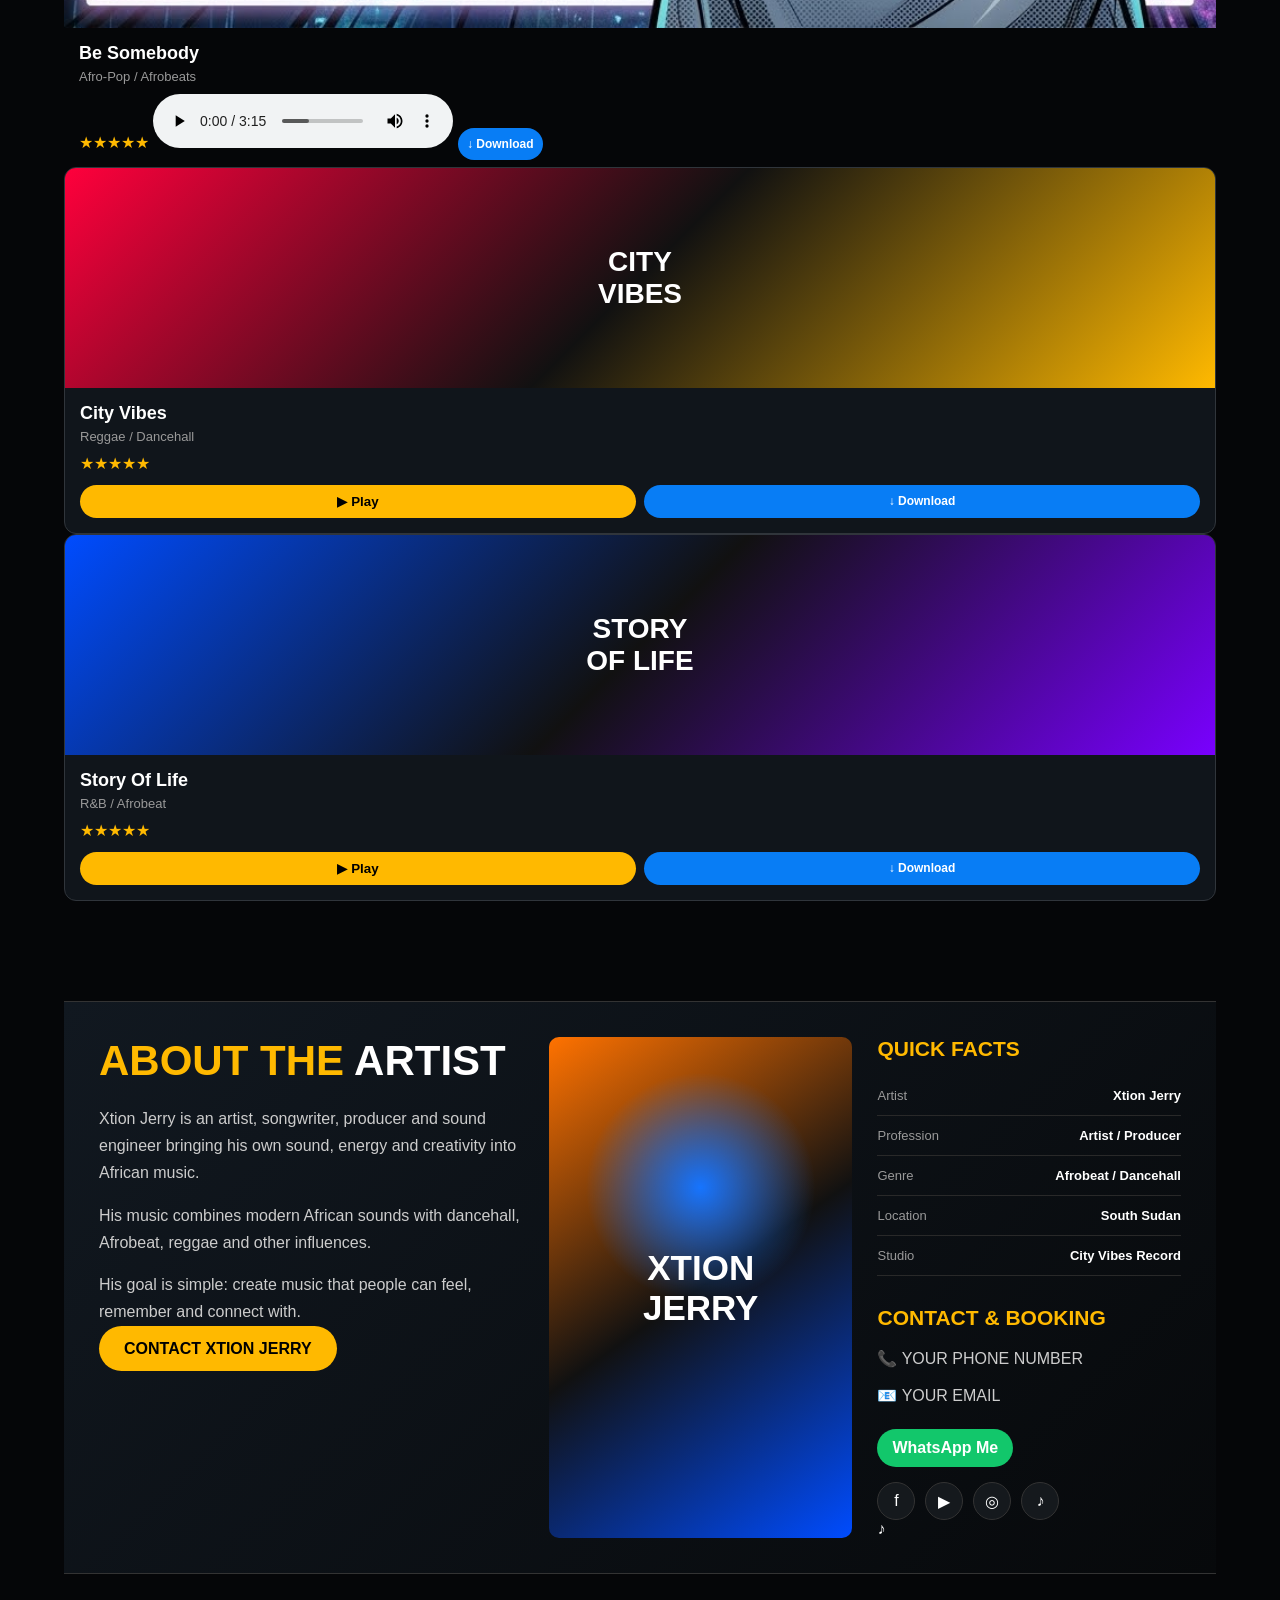
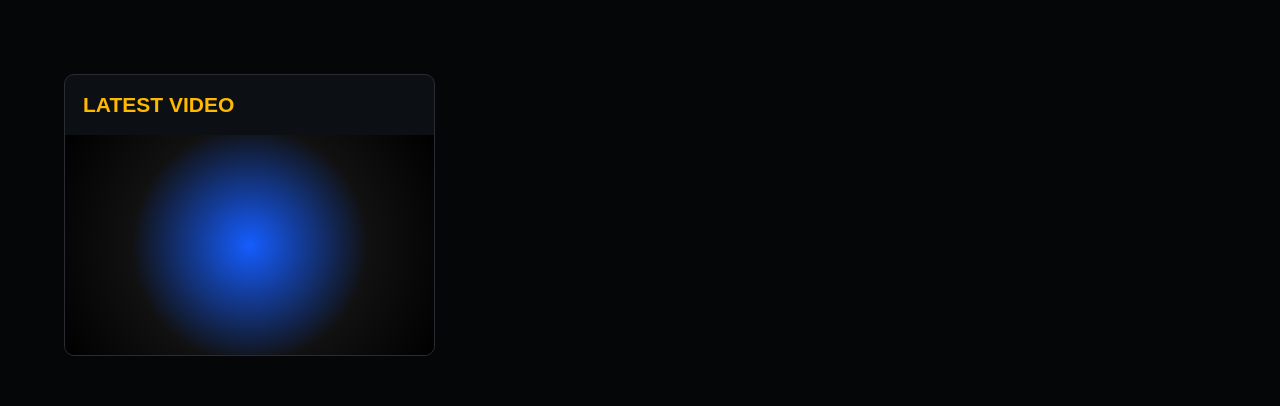
==== commit 7f093d1d: "Add hero description for Xtion Jerry Added a hero description paragraph for Xtion Jerry." ====
--- a/index.html
+++ b/index.html
@@ -1114,6 +1114,10 @@
         SONGWRITER &nbsp; • &nbsp;
         PRODUCER
     </div>
+    <p class="hero-description">
+    Xtion Jerry is a South Sudanese music producer, recording artist,
+    sound engineer and video editor creating music and visual experiences.
+    </p>
 
     <div class="quote">
         "Music is not just sound,<br>
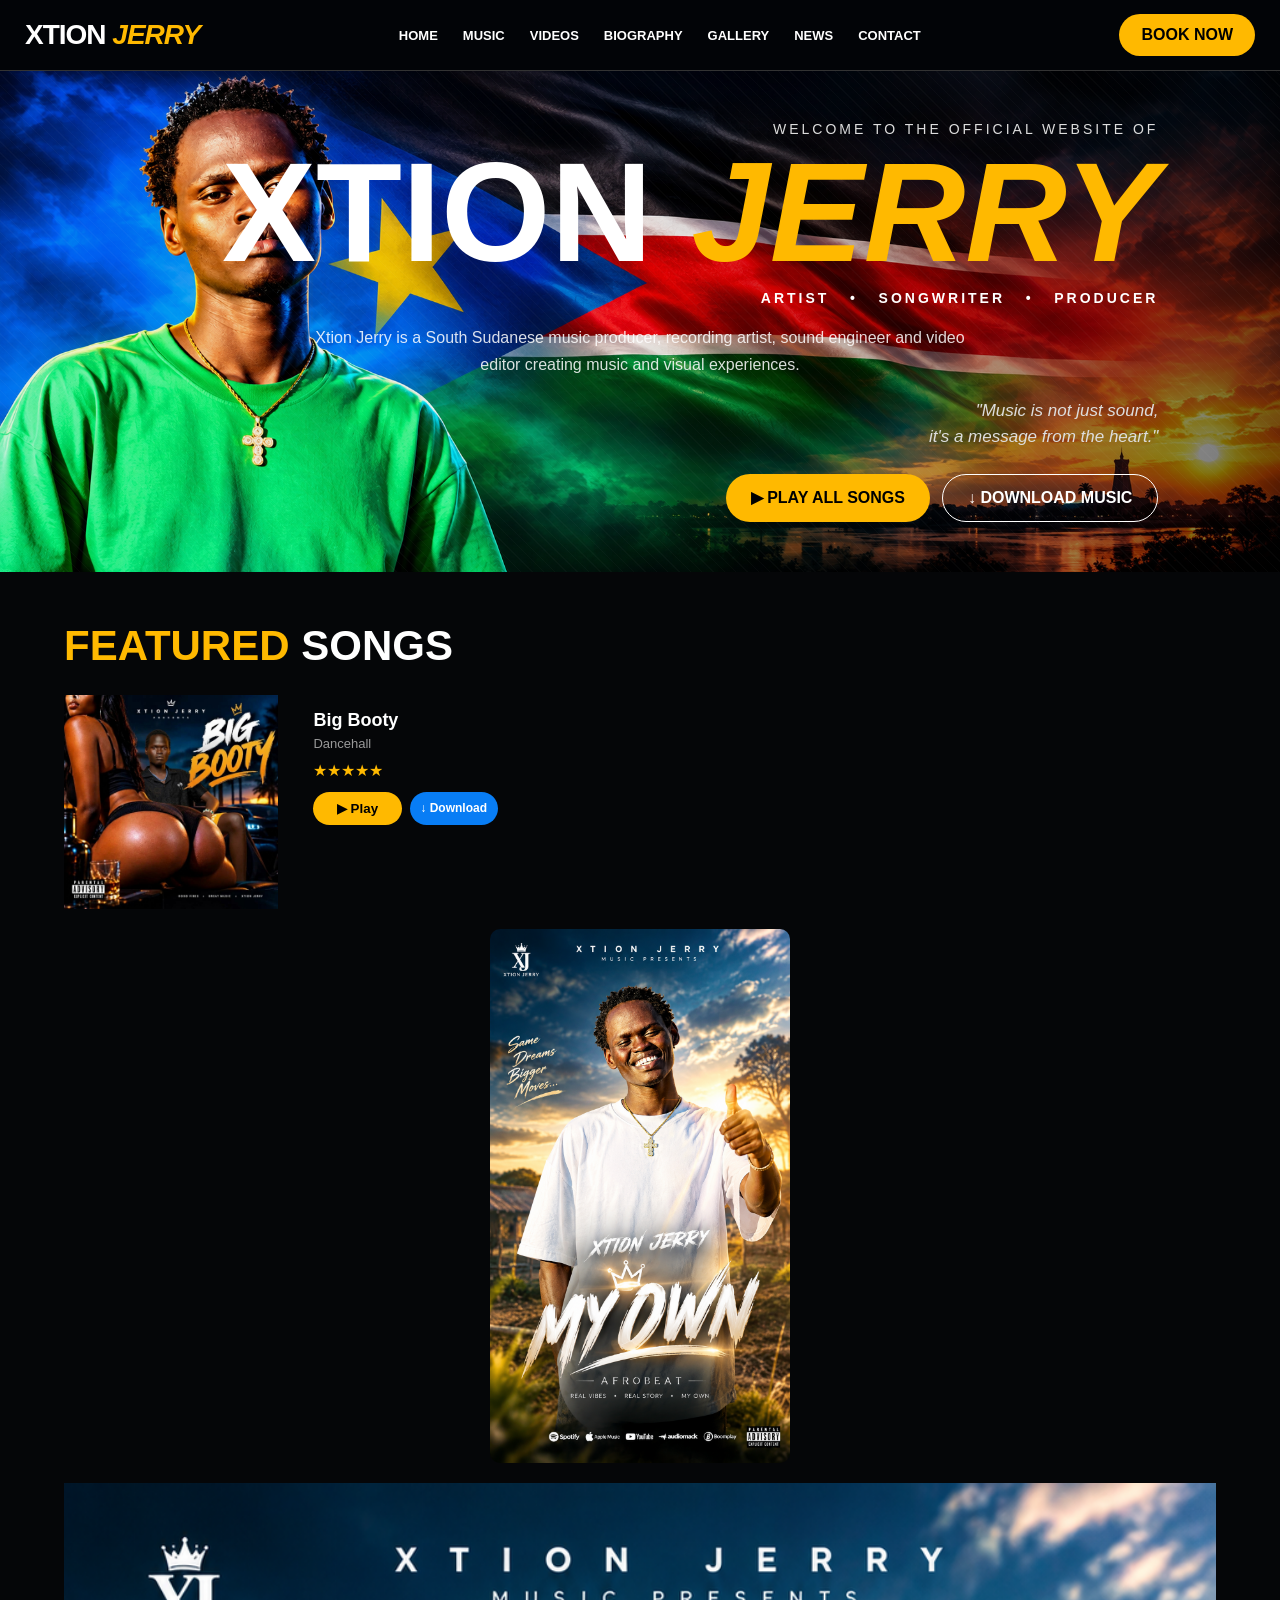
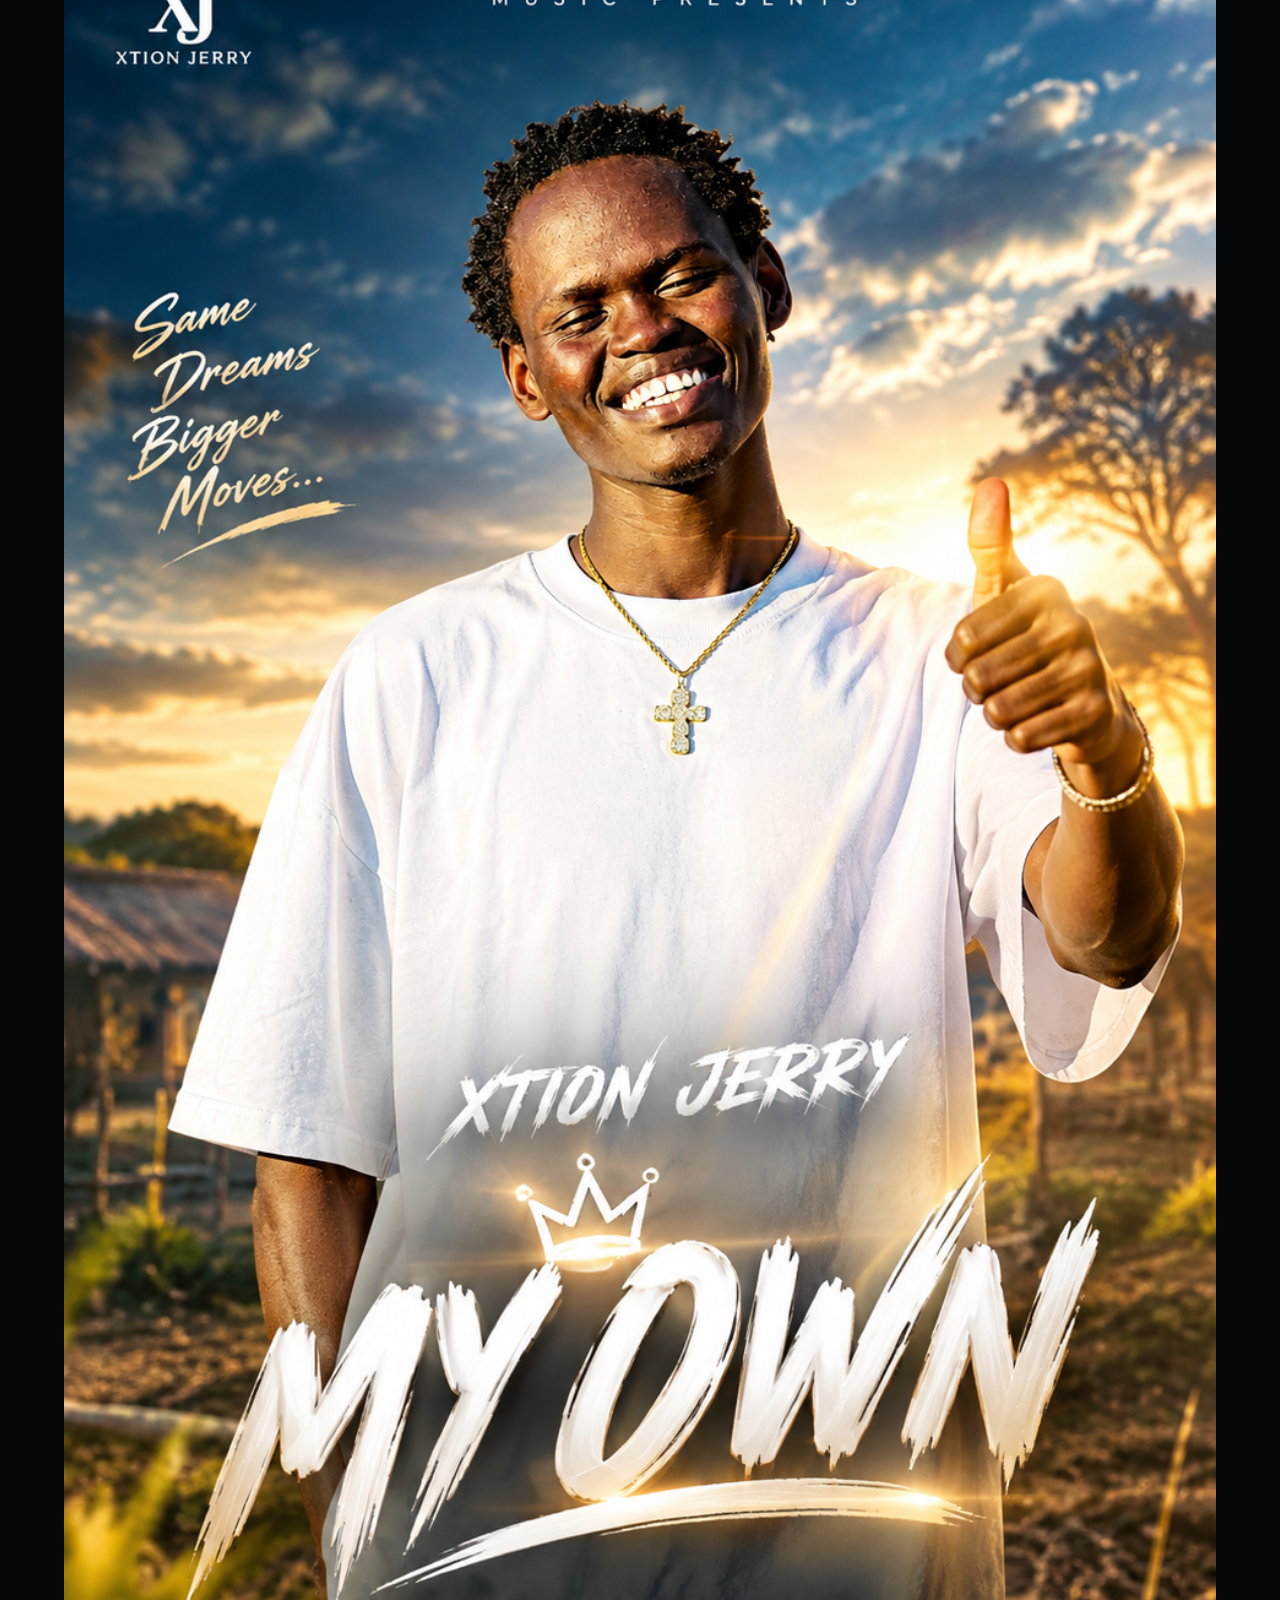
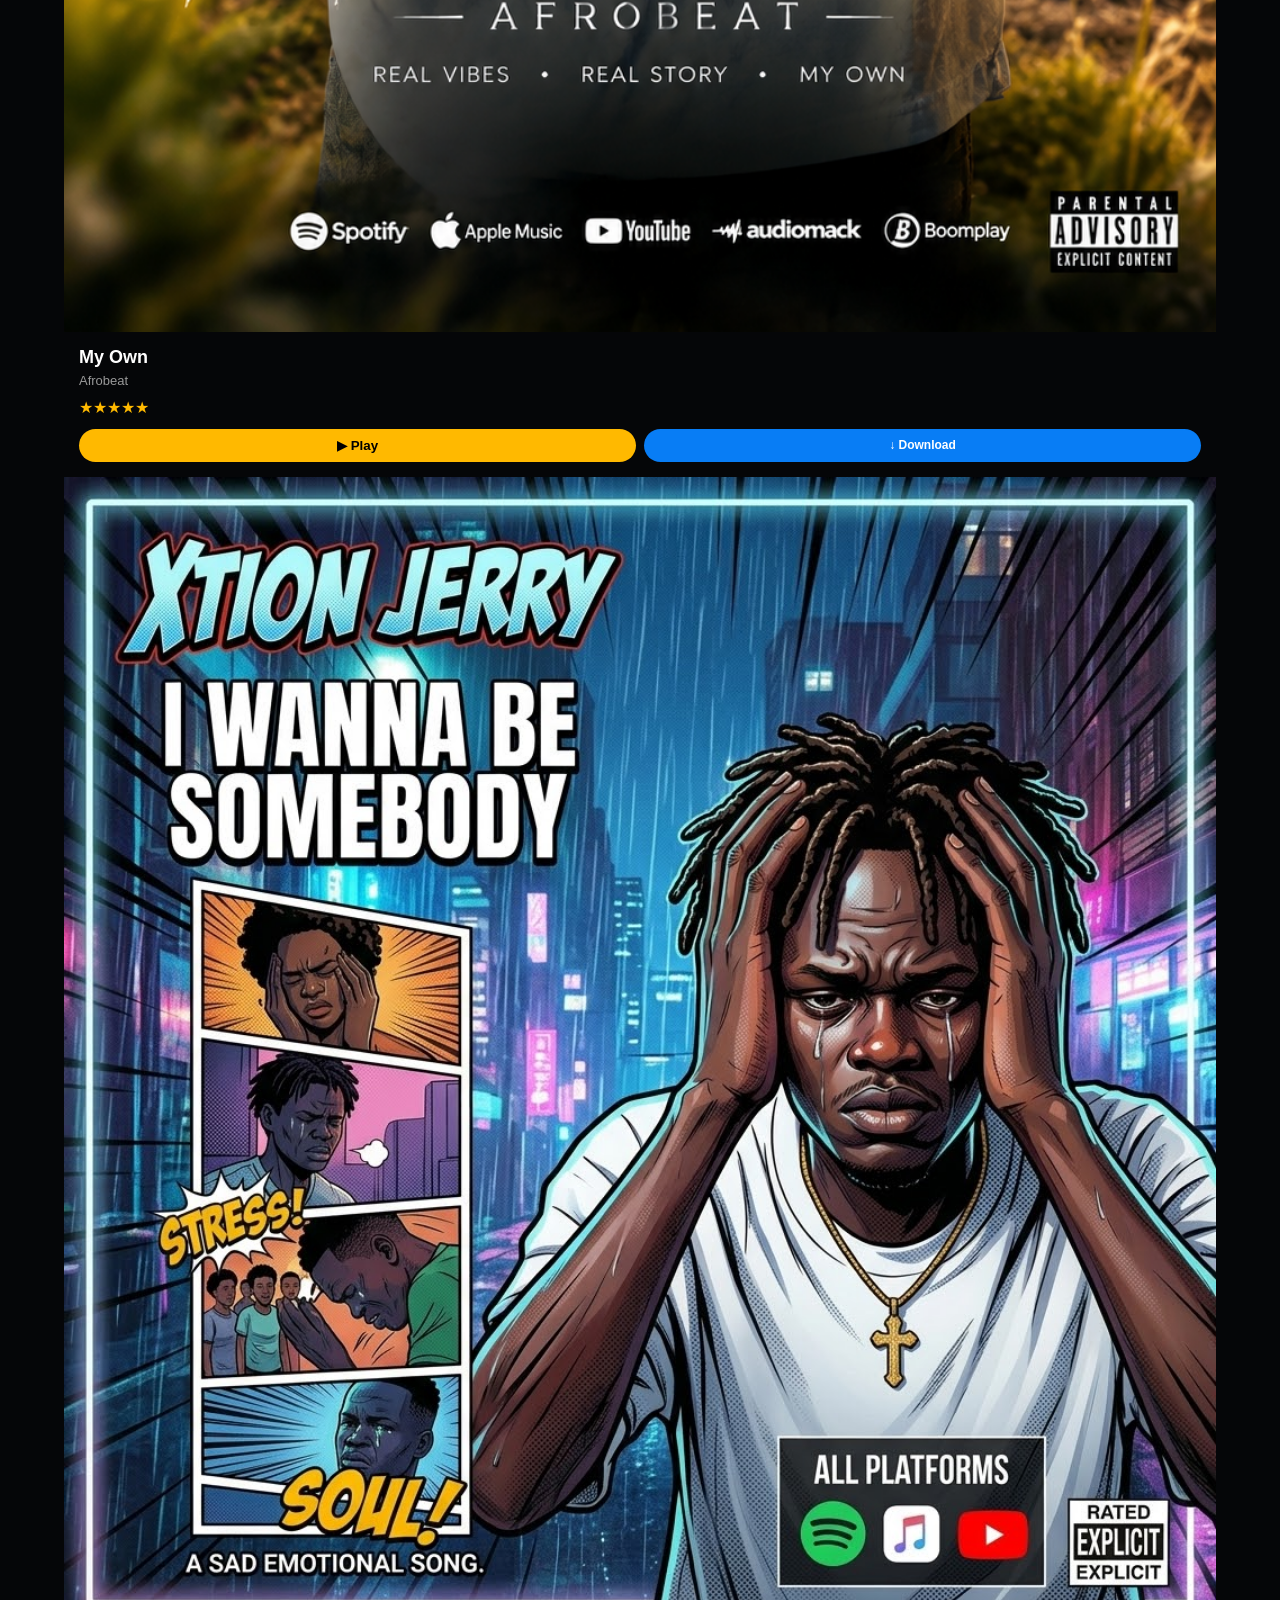
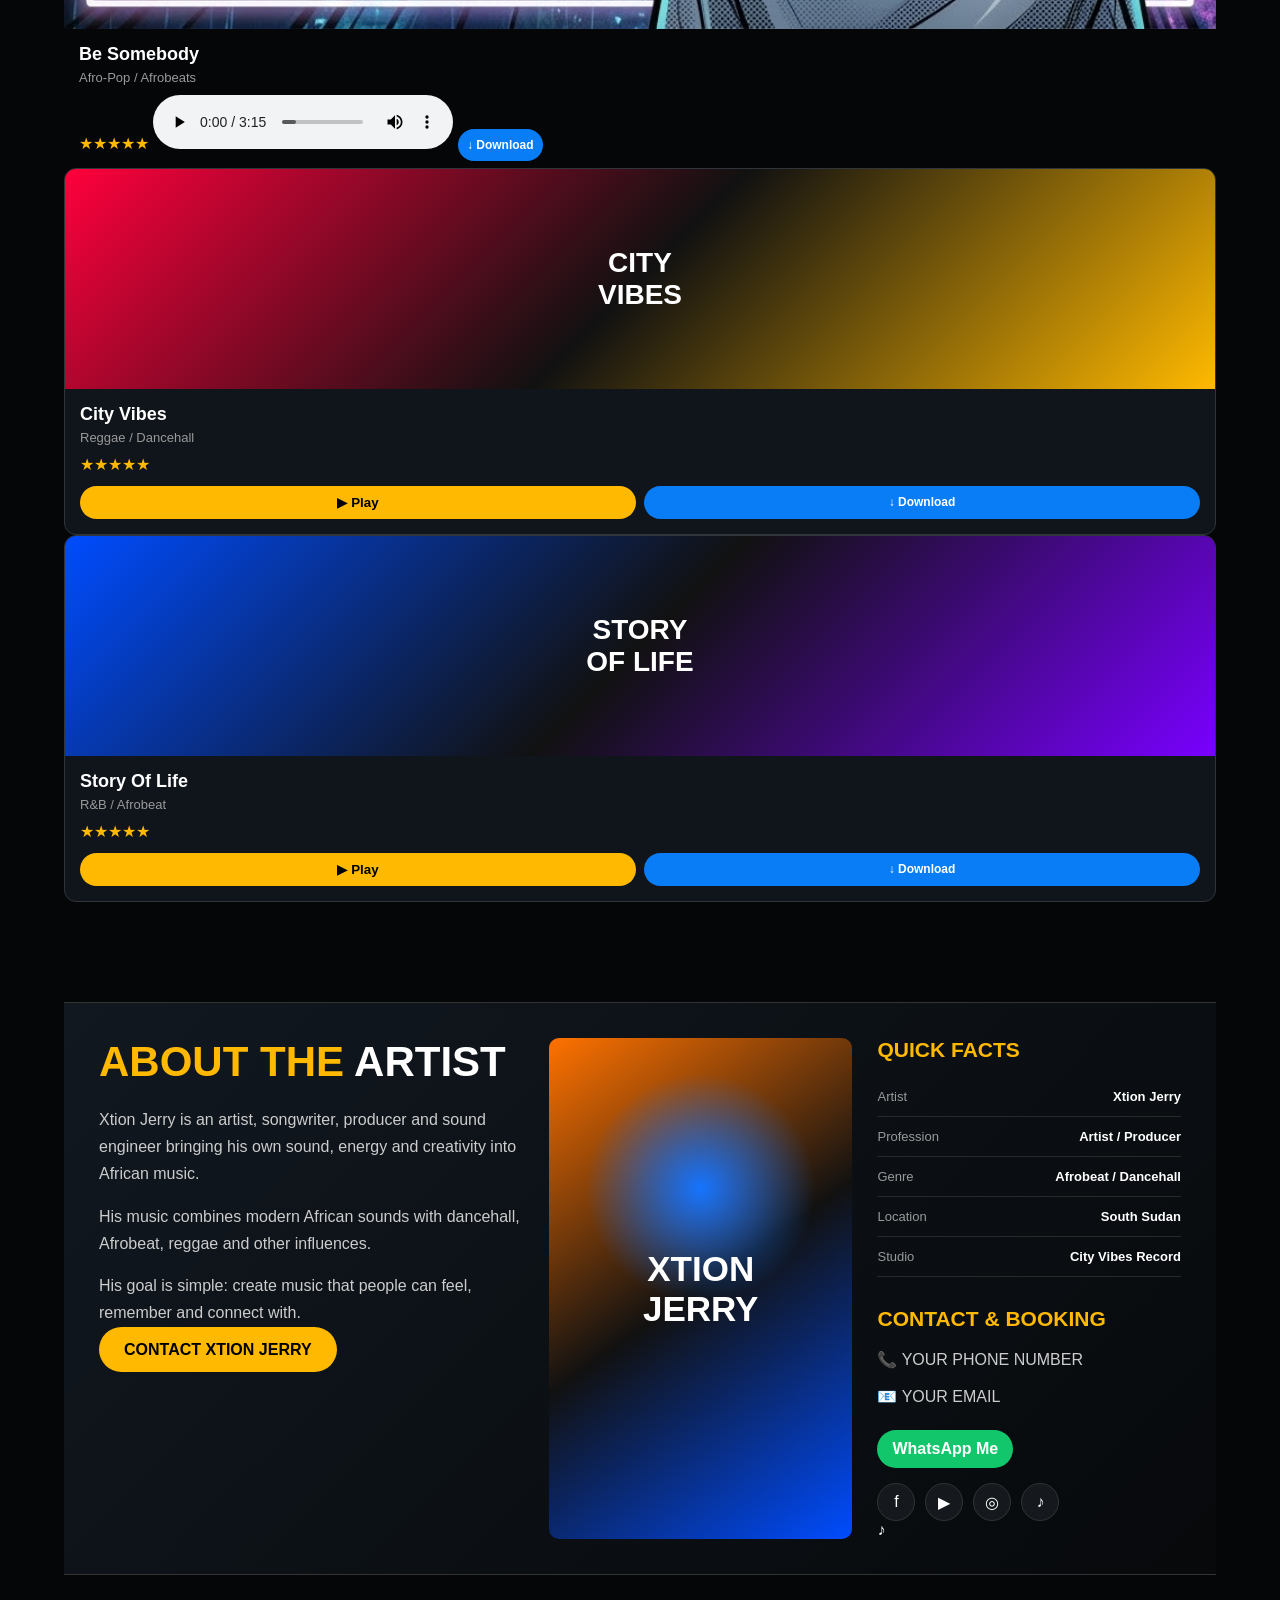
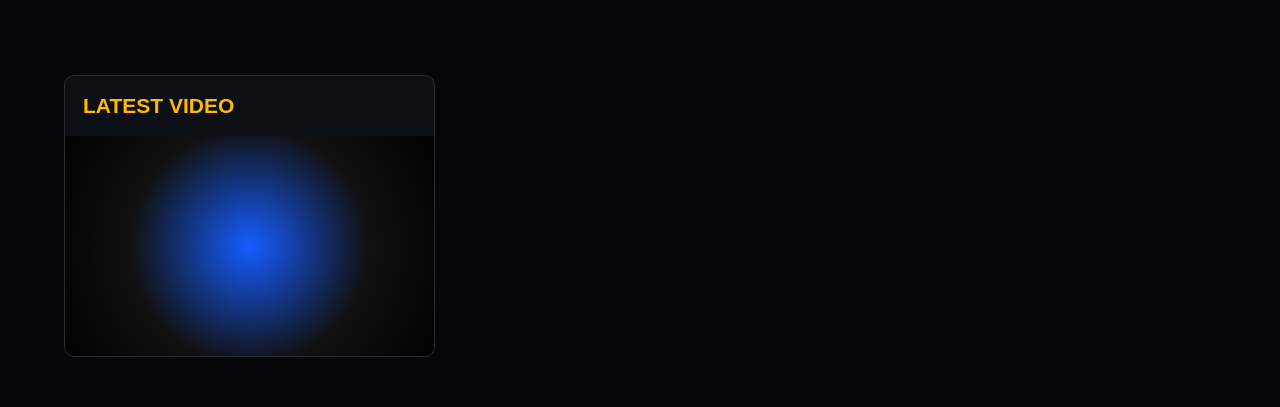
==== commit 03f9e49a: "Add hero description styles to index.html Add styles for hero description section" ====
--- a/index.html
+++ b/index.html
@@ -1046,7 +1046,14 @@
     }
 
 }
-
+.hero-description {
+    max-width: 650px;
+    margin: 18px auto 0;
+    font-size: 16px;
+    line-height: 1.7;
+    text-align: center;
+    opacity: 0.85;
+}
 </style>
 </head>
 
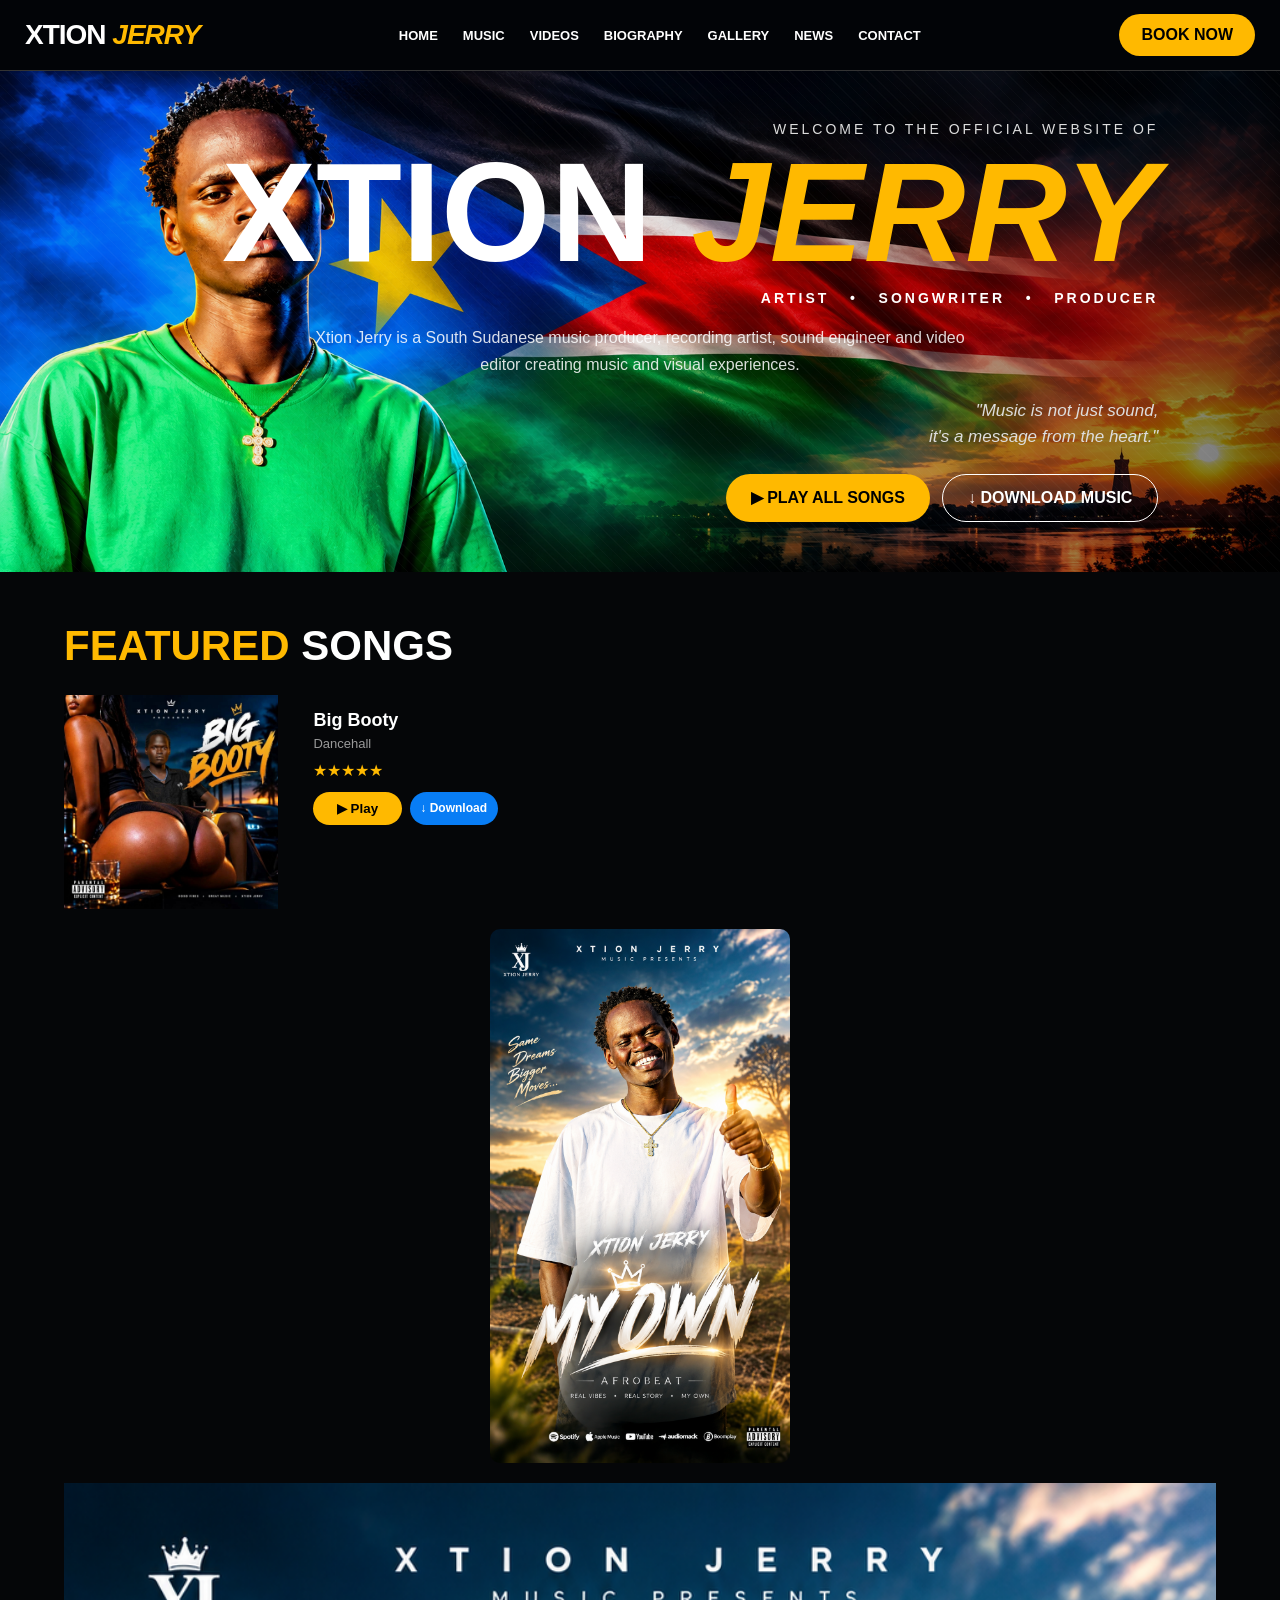
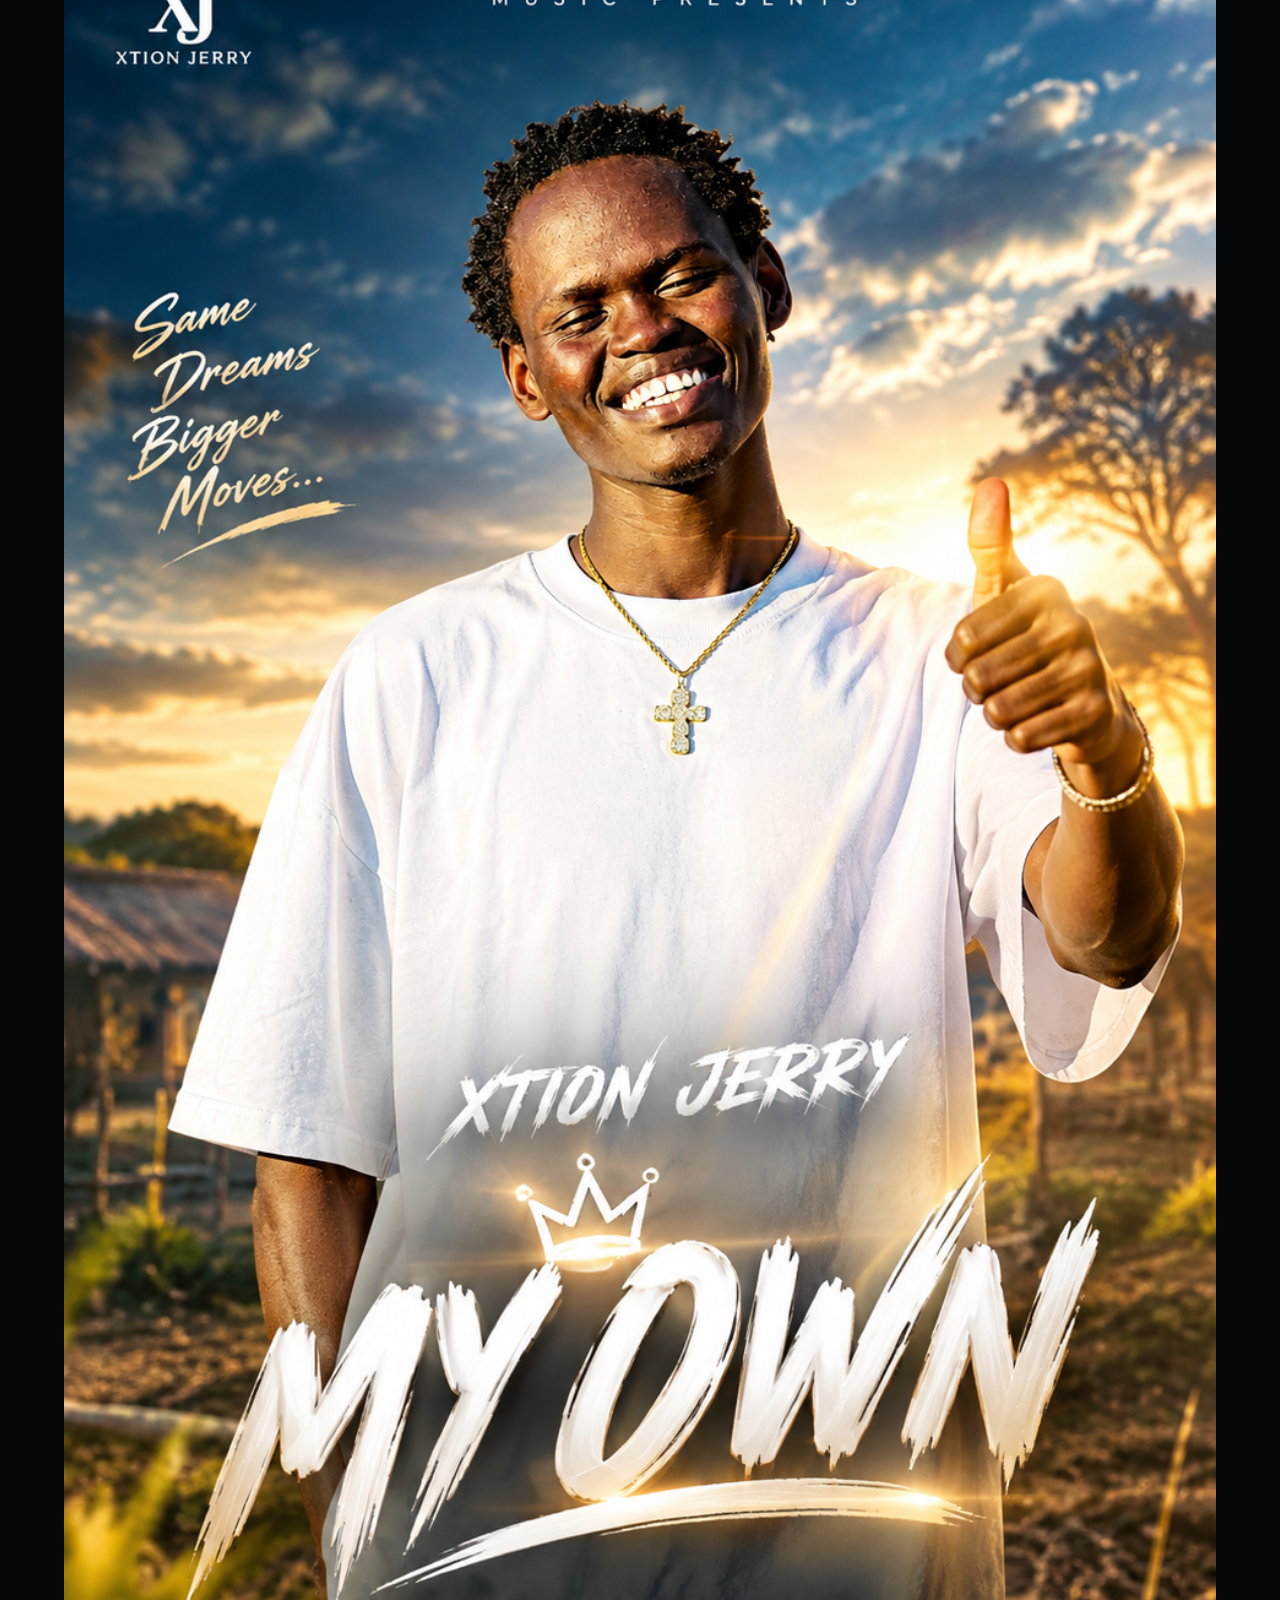
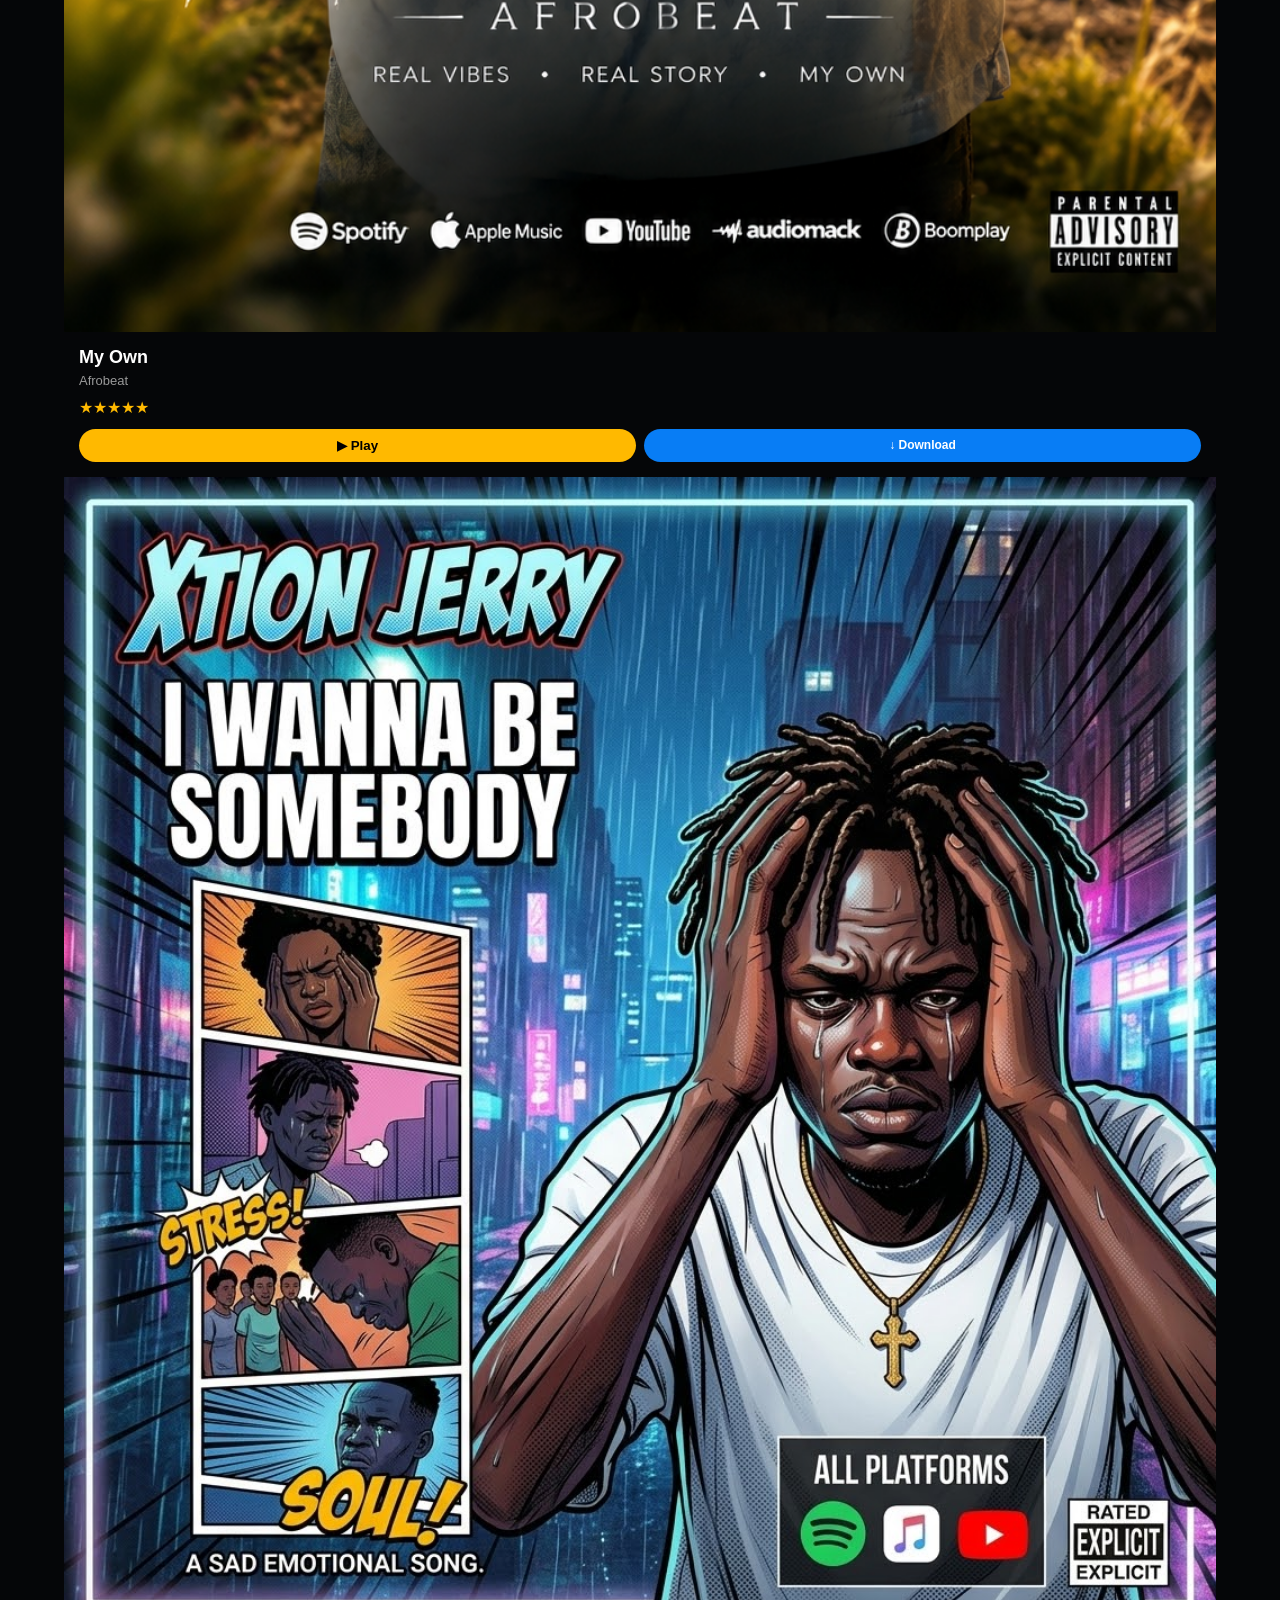
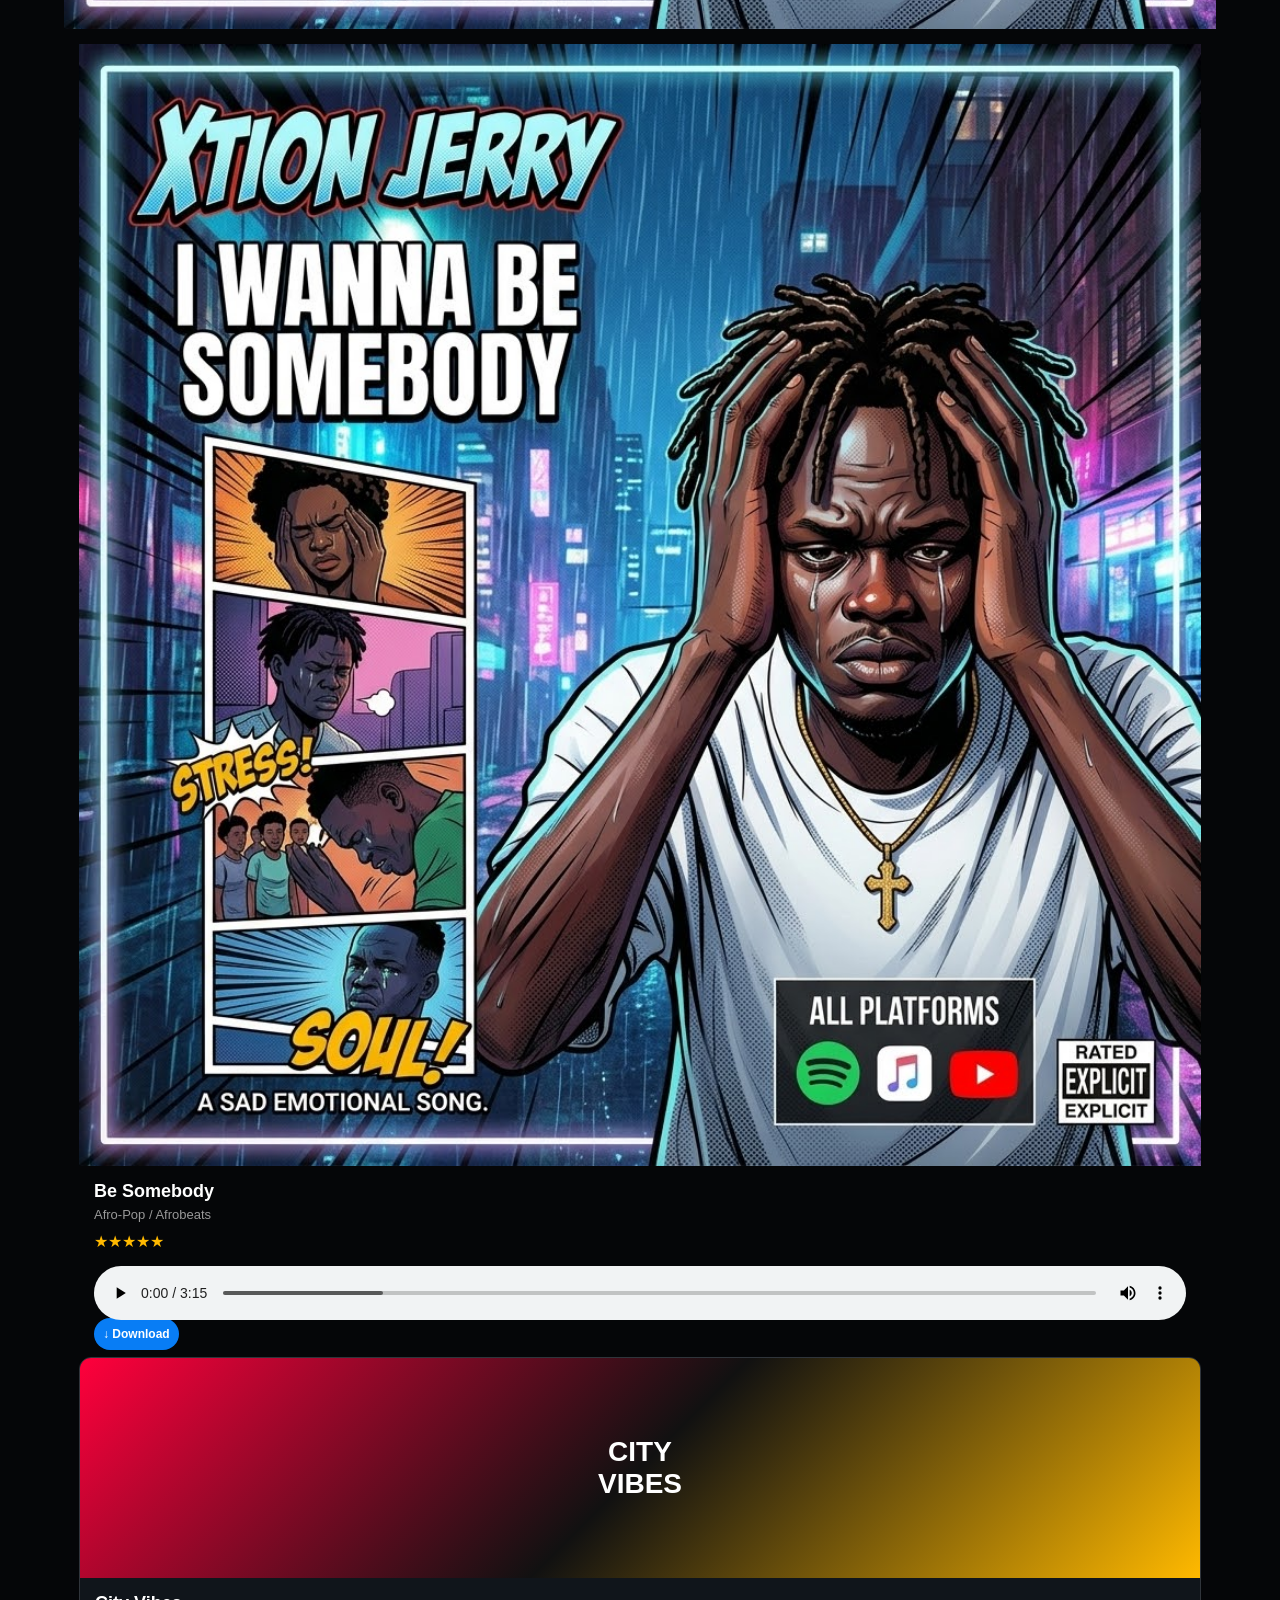
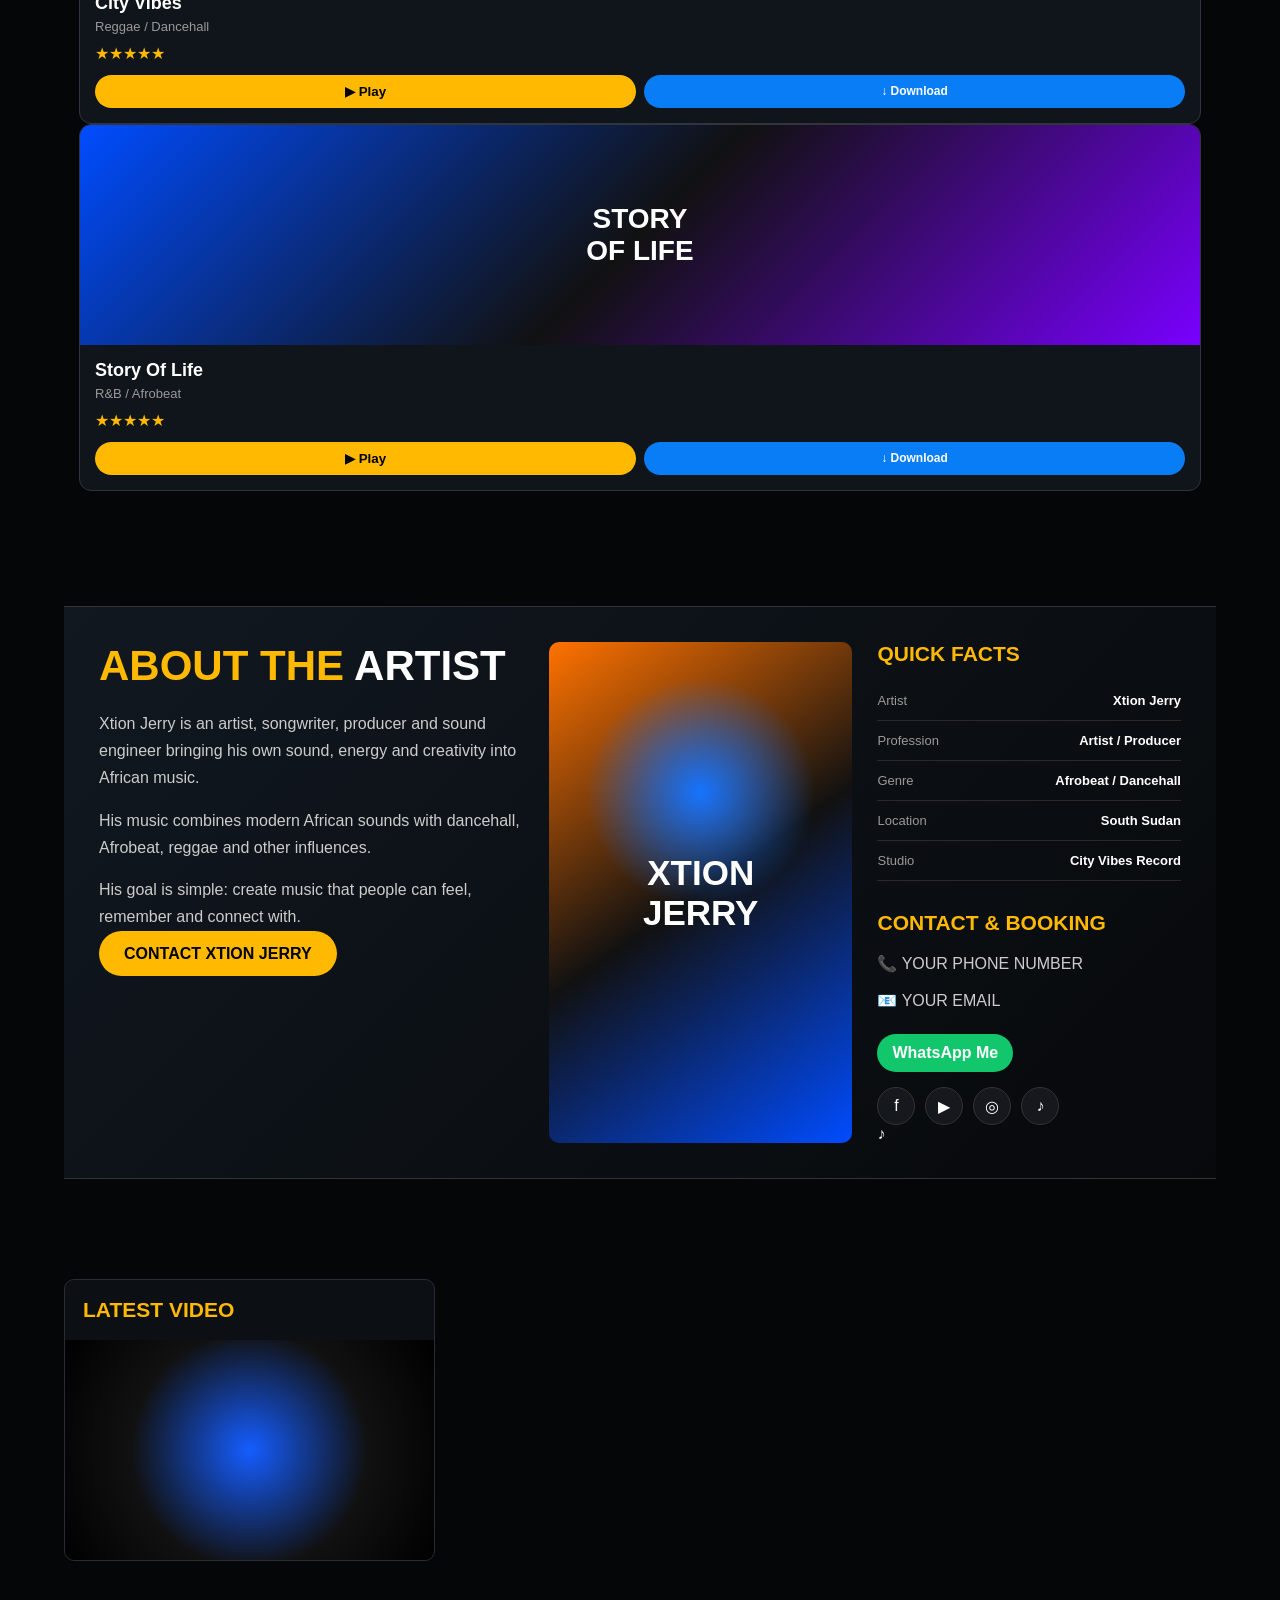
==== commit 48cd71c0: "Refactor audio controls and download link in index.html Updated audio controls and download link sty" ====
--- a/index.html
+++ b/index.html
@@ -1282,6 +1282,13 @@
          style="width:100%; height:100%; object-fit:cover; display:block;">
 
     <div class="song-info">
+<div class="song-card">
+
+    <img src="be-somebody.jpg"
+         alt="Be Somebody - Xtion Jerry"
+         style="width:100%; height:100%; object-fit:cover; display:block;">
+
+    <div class="song-info">
 
         <div class="song-name">
             Be Somebody
@@ -1293,25 +1300,23 @@
 
         <div class="stars">
             ★★★★★
-        <audio controls>
-    <source src="Xtion_Jerry_-_I_wanna_be_somebody.mp3" type="audio/mpeg">
-    Your browser does not support audio.
+        </div>
+
+        <audio controls style="width:100%; margin-top:15px;">
+            <source src="Xtion_Jerry_-_I_wanna_be_somebody.mp3" type="audio/mpeg">
+            Your browser does not support audio.
         </audio>
 
-            <a
-                class="download"
-                href="Xtion_Jerry_-_I_wanna_be_somebody.mp3"
-                download>
-
-                ↓ Download
-
-            </a>
-
-        </div>
+        <a
+            class="download"
+            href="Xtion_Jerry_-_I_wanna_be_somebody.mp3"
+            download>
+            ↓ Download
+        </a>
 
     </div>
 
-   </div>
+</div>
 
 
 <!-- SONG 4 -->
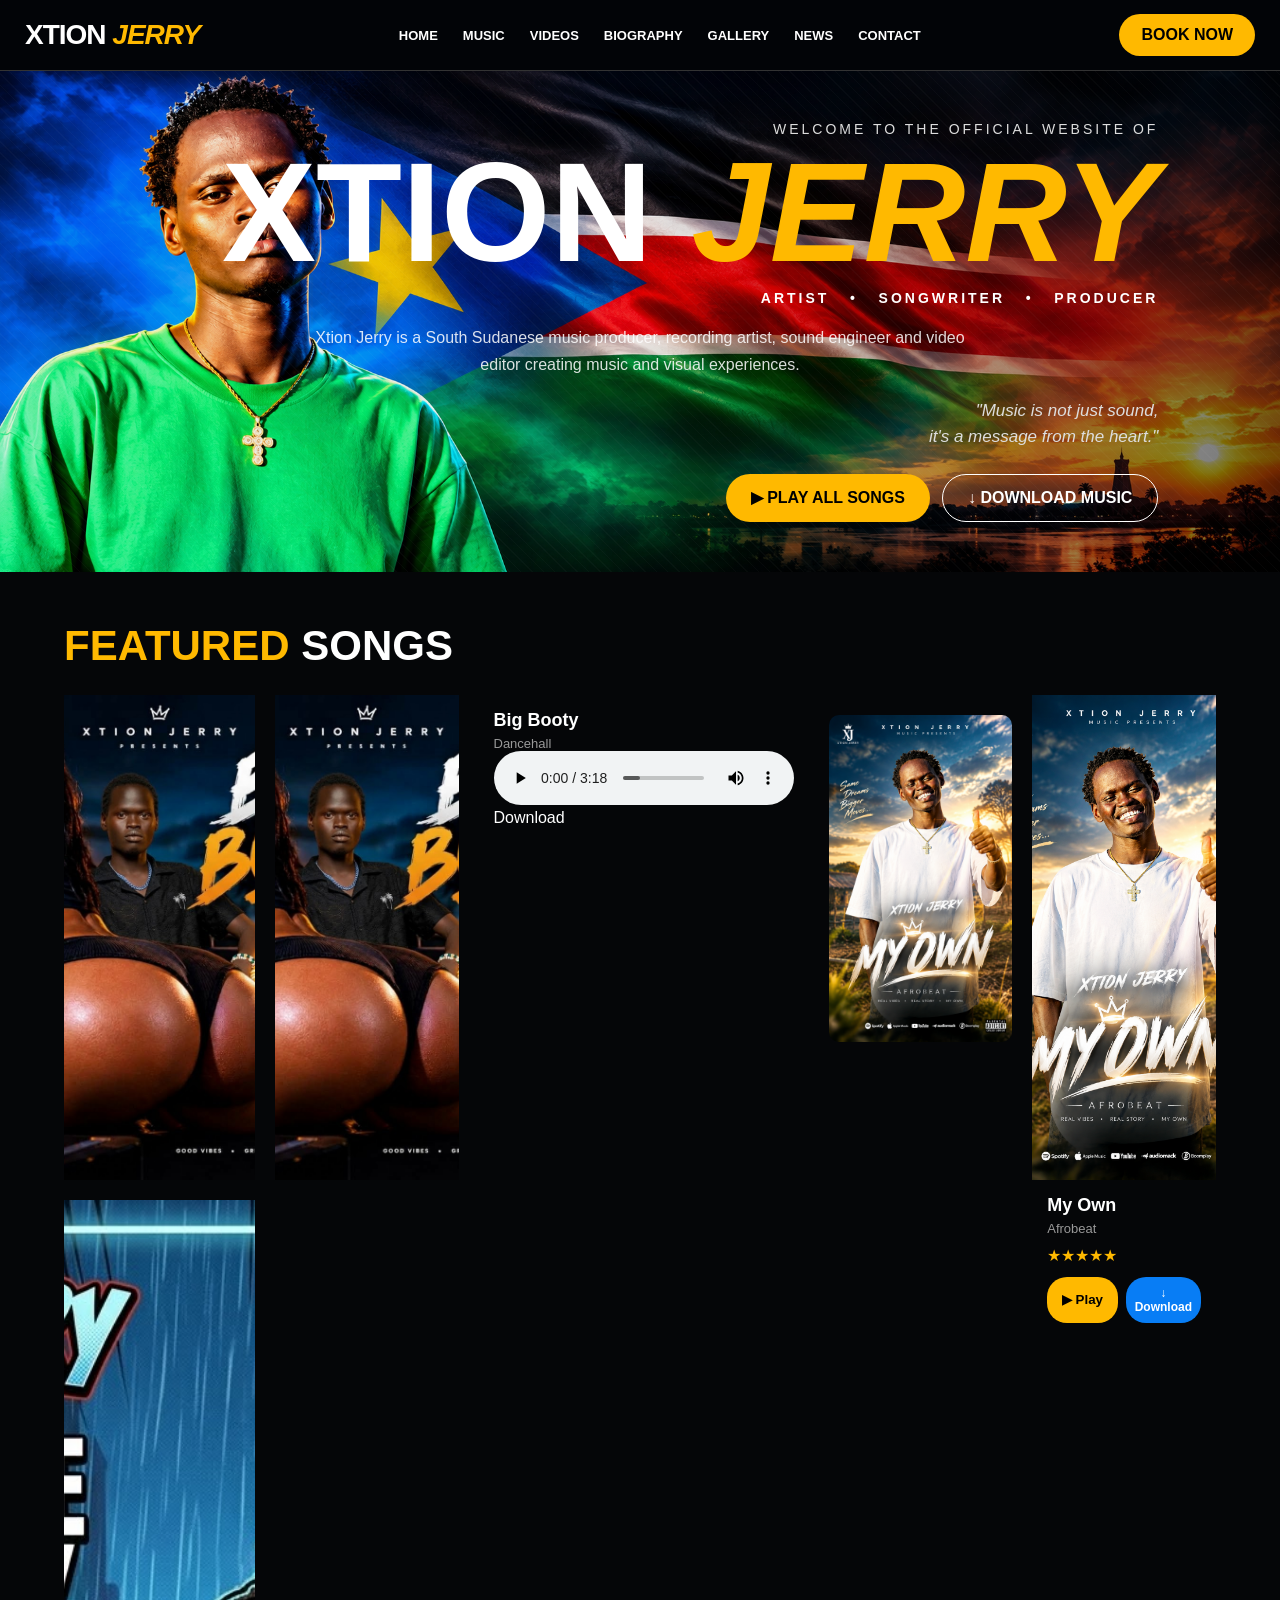
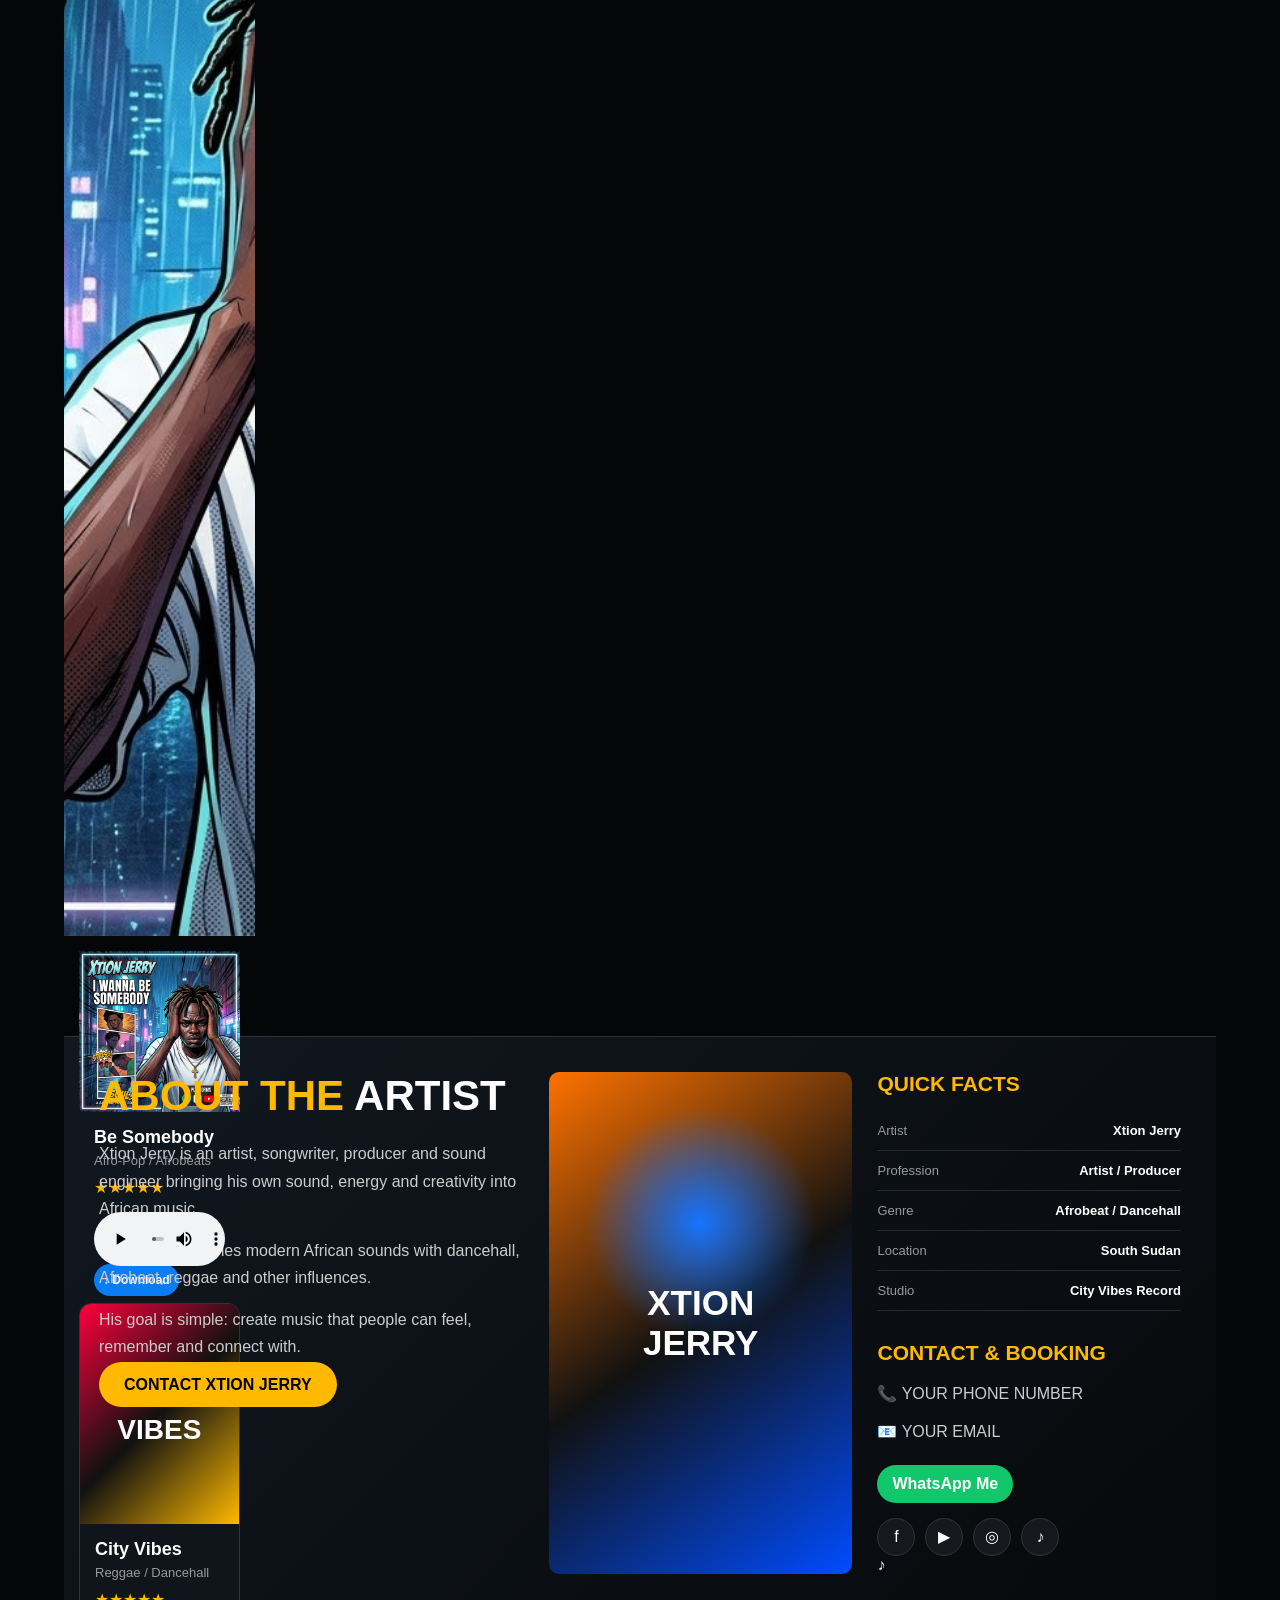
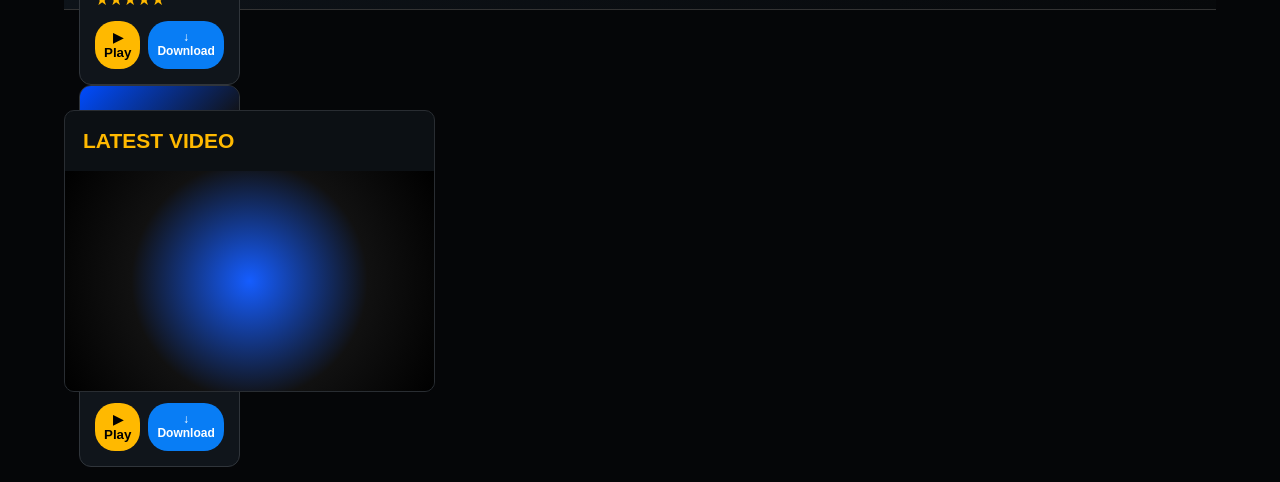
==== commit 01fdfbb1: "Refactor song-info section in index.html" ====
--- a/index.html
+++ b/index.html
@@ -1174,42 +1174,28 @@
     <img src="big-booty.jpg" alt="Big Booty - Xtion Jerry" style="width:100%; height:100%; object-fit:cover; display:block;">
 </div>
 
-    <div class="song-info">
-
-        <div class="song-name">
-            Big Booty
-        </div>
-
-        <div class="genre">
-            Dancehall
-        </div>
-
-        <div class="stars">
-            ★★★★★
-        </div>
-
-        <div class="buttons">
-
-            <button
-                class="play"
-                onclick="playSong('Big Booty','songs/big-booty.mp3')">
-
-                ▶ Play
-
-            </button>
-
-            <a
-                class="download"
-                href="songs/big-booty.mp3"
-                download>
-
-                ↓ Download
-
-            </a>
-
-        </div>
-
+    <img src="big-booty.jpg"
+     alt="Big Booty - Xtion Jerry"
+     style="width:100%; height:100%; object-fit:cover; display:block;">
+
+<div class="song-info">
+
+    <div class="song-name">
+        Big Booty
     </div>
+
+    <div class="genre">
+        Dancehall
+    </div>
+
+    <audio controls>
+        <source src="Xtion_Jerry_-_Big_Booty.mp3" type="audio/mpeg">
+        Your browser does not support the audio element.
+    </audio>
+
+    <a href="Xtion_Jerry_-_Big_Booty.mp3" download>
+        Download
+    </a>
 
 </div>
 
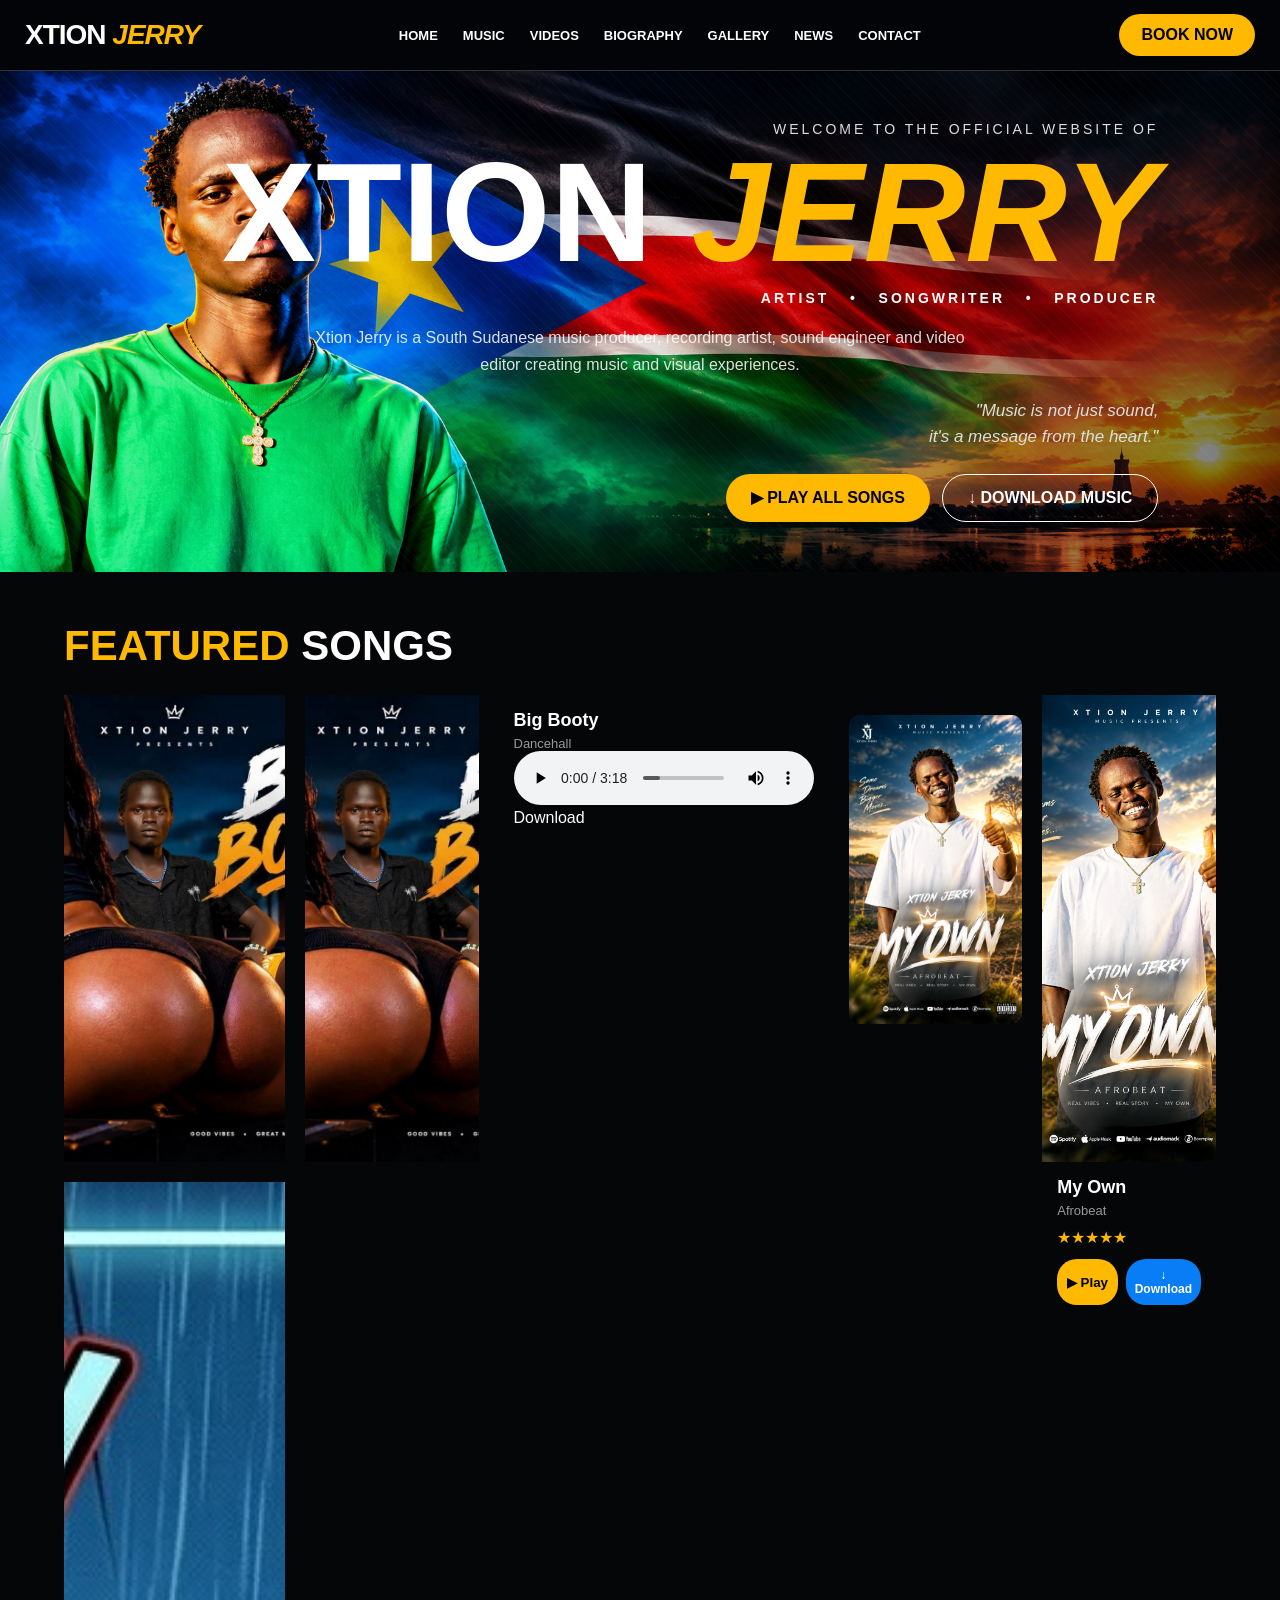
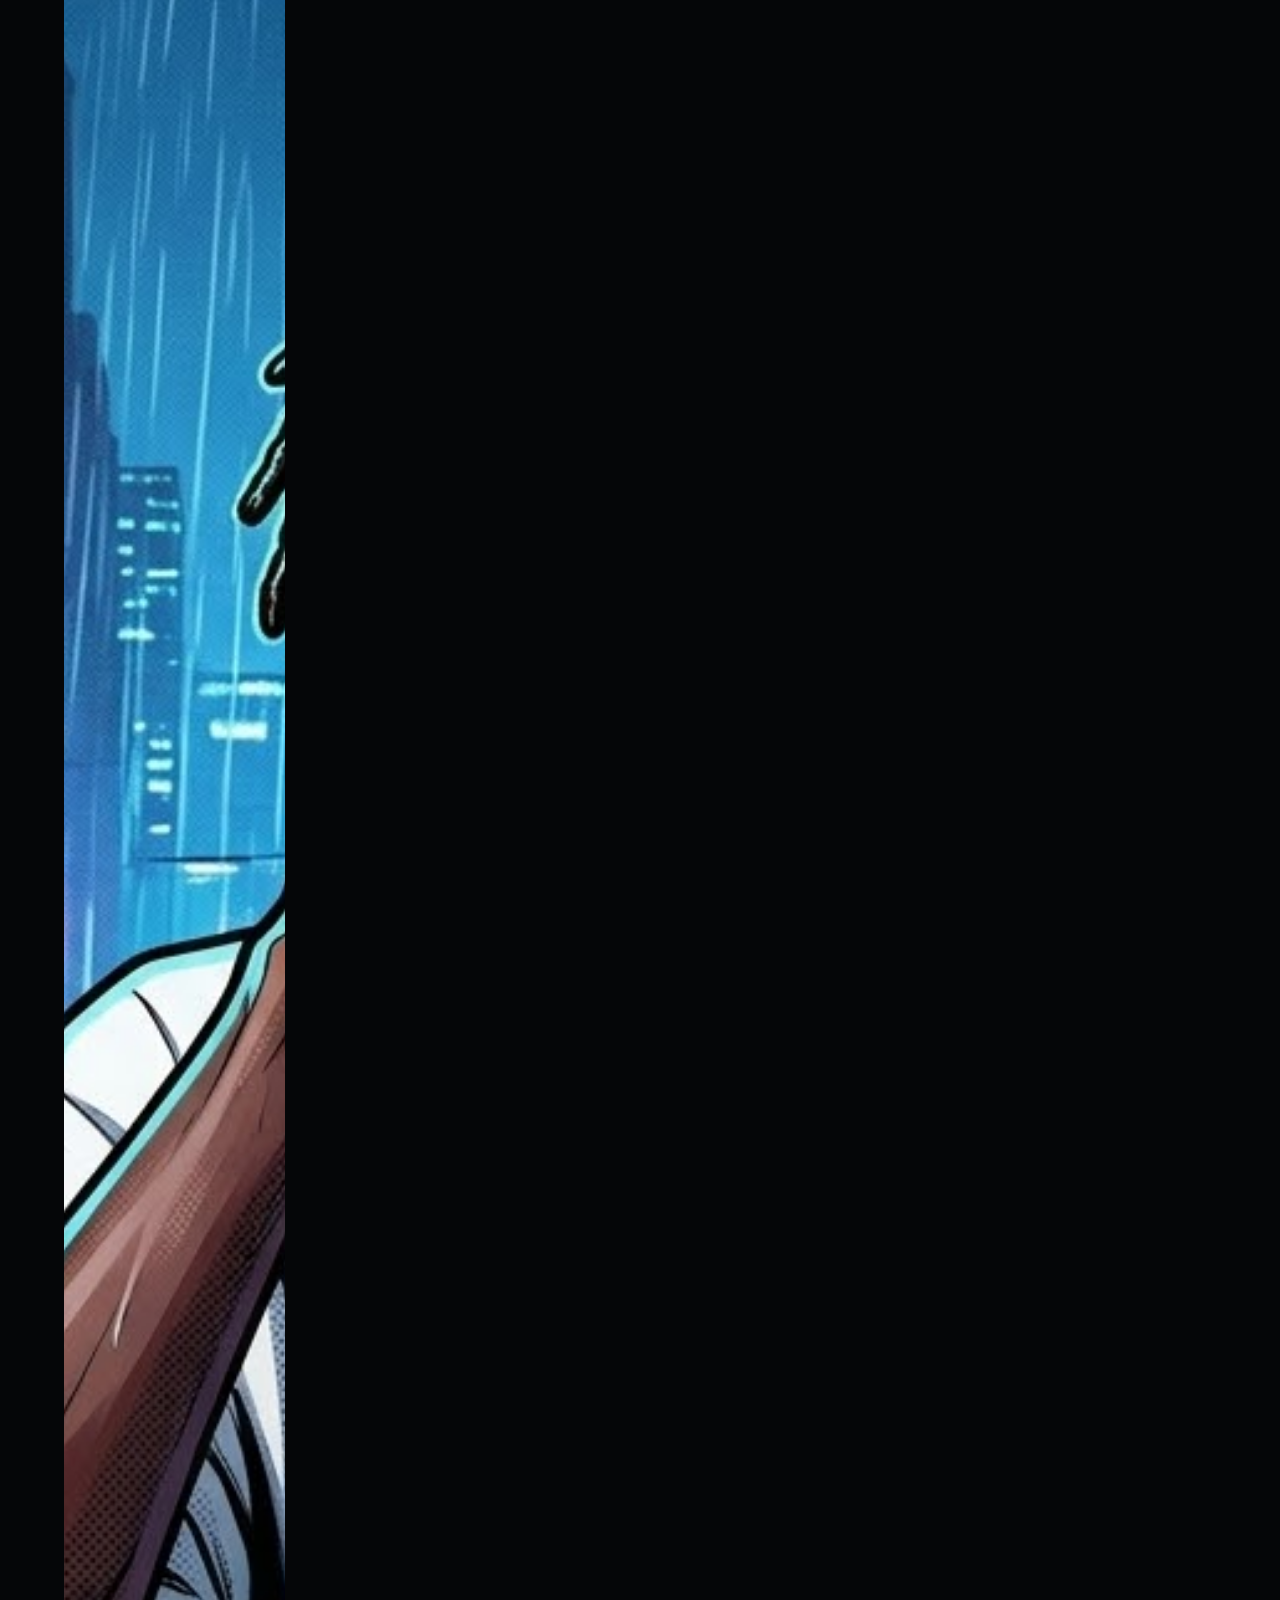
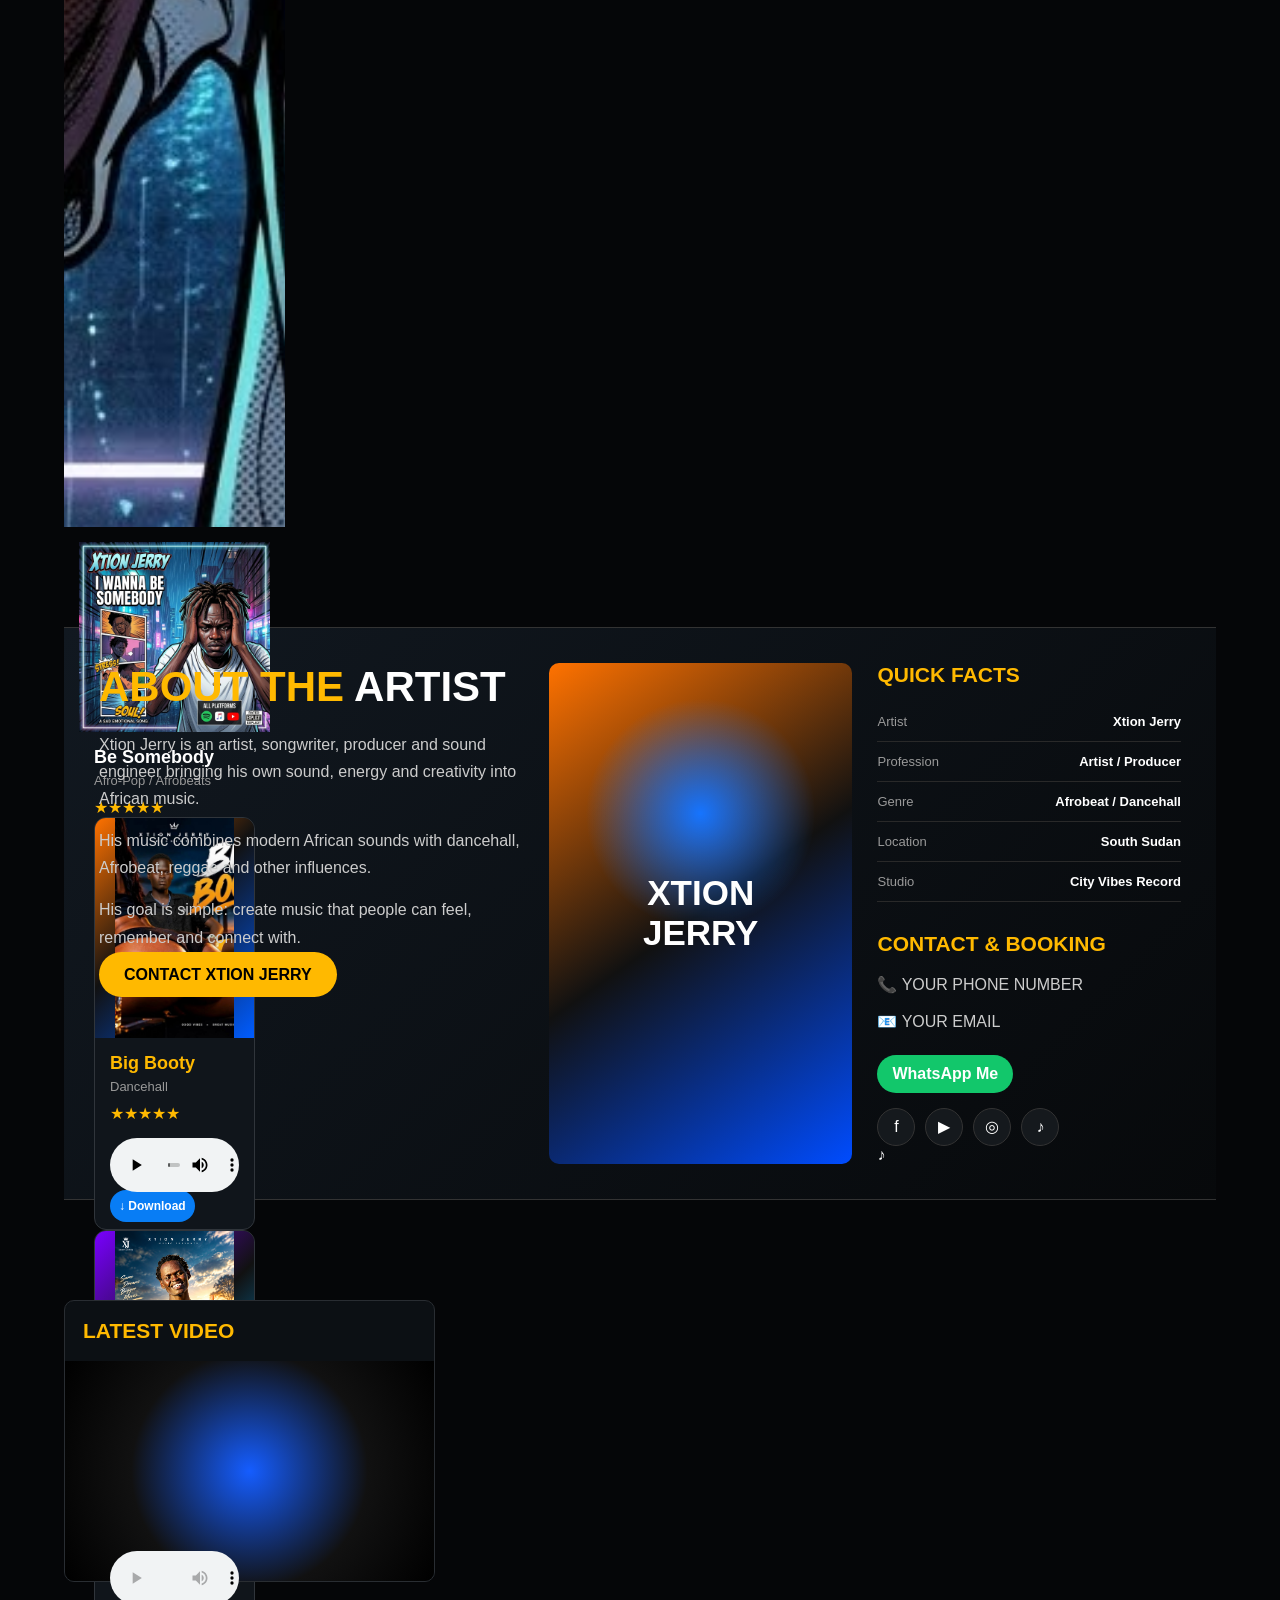
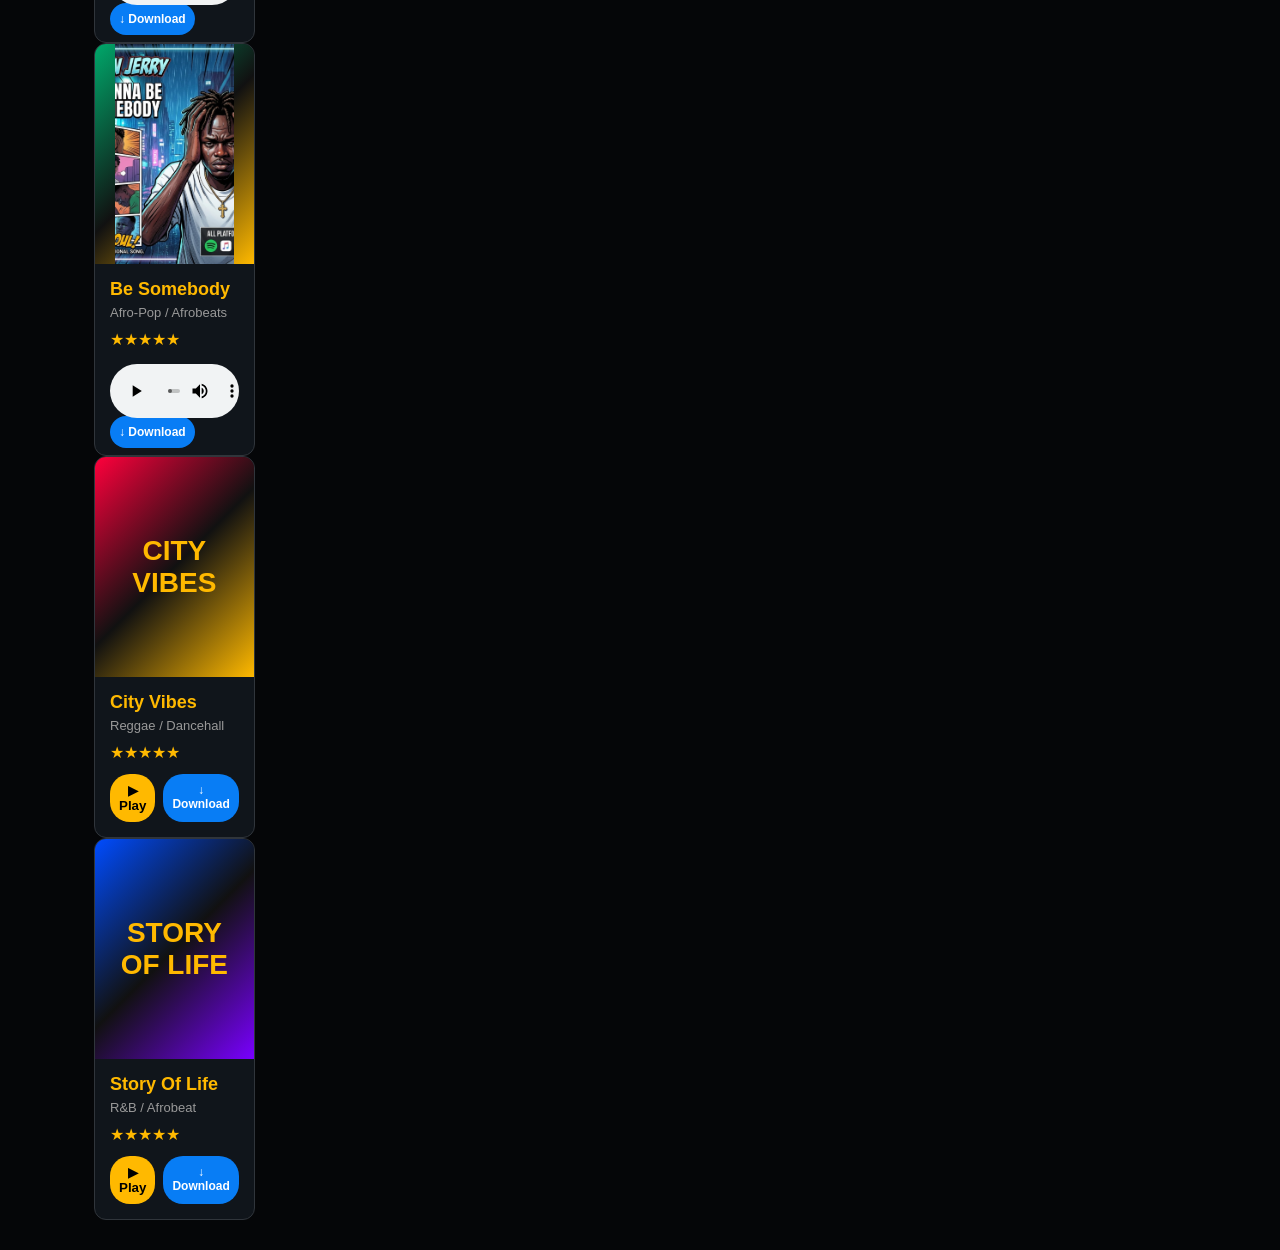
==== commit 50d0eaca: "Add song entries with details and audio controls Added multiple songs with cover images, audio contr" ====
--- a/index.html
+++ b/index.html
@@ -1286,21 +1286,107 @@
 
         <div class="stars">
             ★★★★★
-        </div>
-
-        <audio controls style="width:100%; margin-top:15px;">
-            <source src="Xtion_Jerry_-_I_wanna_be_somebody.mp3" type="audio/mpeg">
-            Your browser does not support audio.
-        </audio>
-
-        <a
-            class="download"
-            href="Xtion_Jerry_-_I_wanna_be_somebody.mp3"
-            download>
-            ↓ Download
-        </a>
-
-    </div>
+<!-- SONG 1 — BIG BOOTY --><div class="song"><div class="cover">
+    <img src="big-booty.jpg"
+         alt="Big Booty - Xtion Jerry"
+         style="width:100%; height:220px; object-fit:cover; display:block;">
+</div>
+
+<div class="song-info">
+
+    <div class="song-name">
+        Big Booty
+    </div>
+
+    <div class="genre">
+        Dancehall
+    </div>
+
+    <div class="stars">
+        ★★★★★
+    </div>
+
+    <audio controls style="width:100%; margin-top:15px;">
+        <source src="Xtion_Jerry_-_Big_Booty.mp3" type="audio/mpeg">
+        Your browser does not support audio.
+    </audio>
+
+    <a
+        class="download"
+        href="Xtion_Jerry_-_Big_Booty.mp3"
+        download>
+        ↓ Download
+    </a>
+
+</div>
+
+</div><!-- SONG 2 — MY OWN --><div class="song"><div class="cover two">
+    <img src="my-own.png"
+         alt="My Own - Xtion Jerry"
+         style="width:100%; height:220px; object-fit:cover; display:block;">
+</div>
+
+<div class="song-info">
+
+    <div class="song-name">
+        My Own
+    </div>
+
+    <div class="genre">
+        Afrobeat
+    </div>
+
+    <div class="stars">
+        ★★★★★
+    </div>
+
+    <audio controls style="width:100%; margin-top:15px;">
+        <source src="my-own.mp3" type="audio/mpeg">
+        Your browser does not support audio.
+    </audio>
+
+    <a
+        class="download"
+        href="my-own.mp3"
+        download>
+        ↓ Download
+    </a>
+
+</div>
+
+</div><!-- SONG 3 — BE SOMEBODY --><div class="song"><div class="cover three">
+    <img src="be-somebody.jpg"
+         alt="Be Somebody - Xtion Jerry"
+         style="width:100%; height:220px; object-fit:cover; display:block;">
+</div>
+
+<div class="song-info">
+
+    <div class="song-name">
+        Be Somebody
+    </div>
+
+    <div class="genre">
+        Afro-Pop / Afrobeats
+    </div>
+
+    <div class="stars">
+        ★★★★★
+    </div>
+
+    <audio controls style="width:100%; margin-top:15px;">
+        <source src="Xtion_Jerry_-_I_wanna_be_somebody.mp3" type="audio/mpeg">
+        Your browser does not support audio.
+    </audio>
+
+    <a
+        class="download"
+        href="Xtion_Jerry_-_I_wanna_be_somebody.mp3"
+        download>
+        ↓ Download
+    </a>
+
+</div>
 
 </div>
 
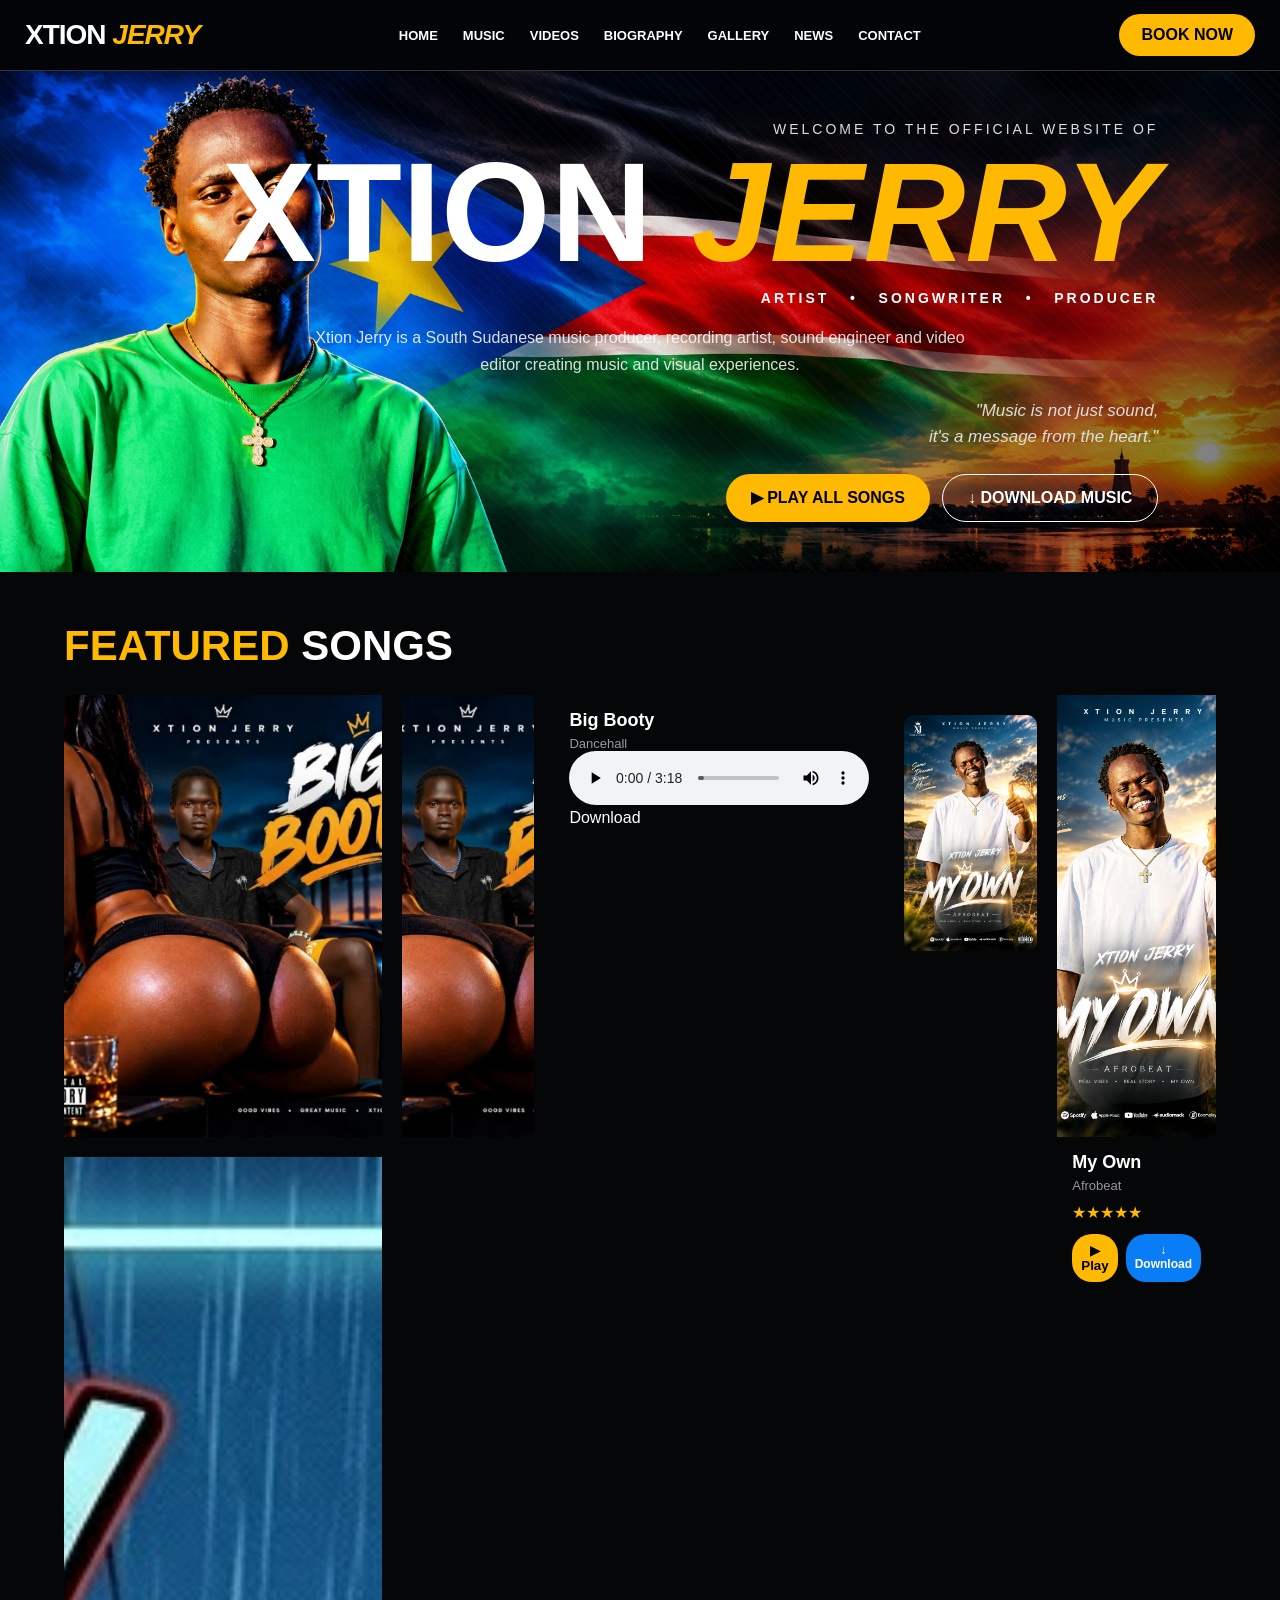
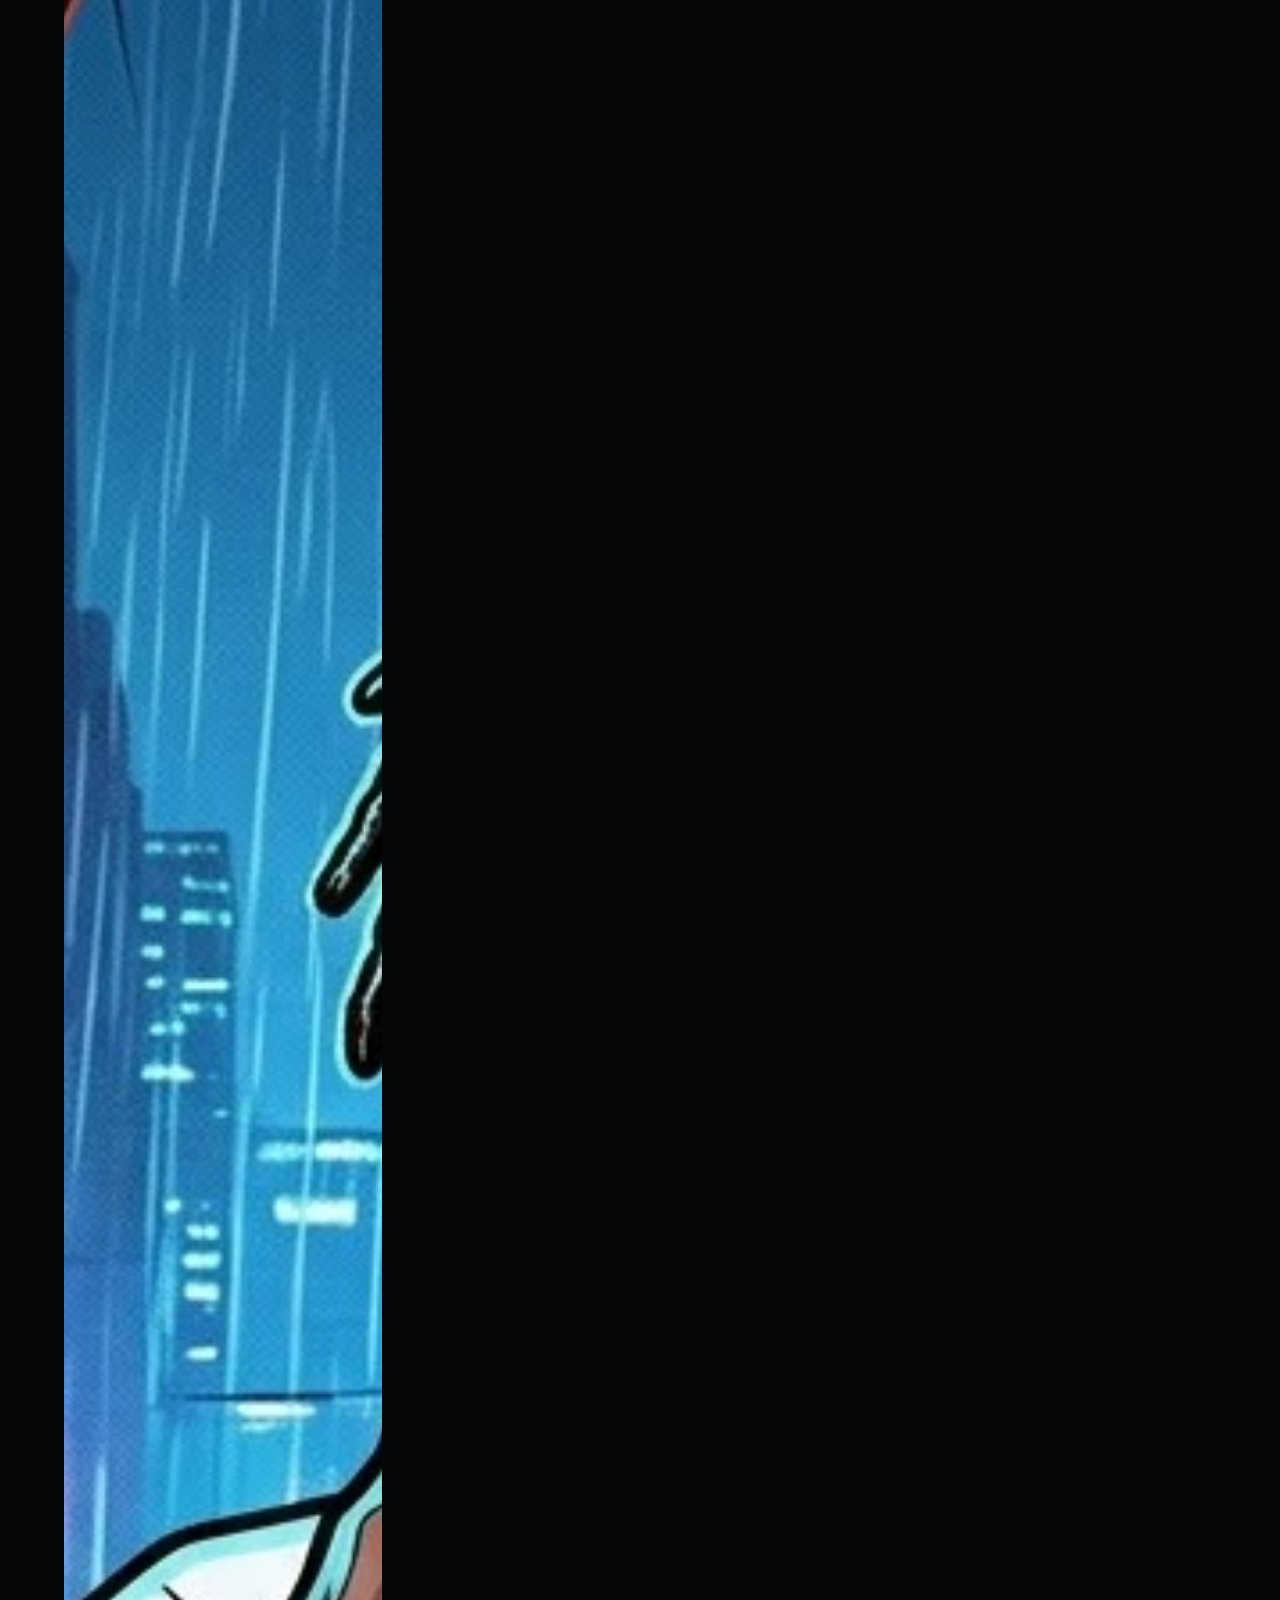
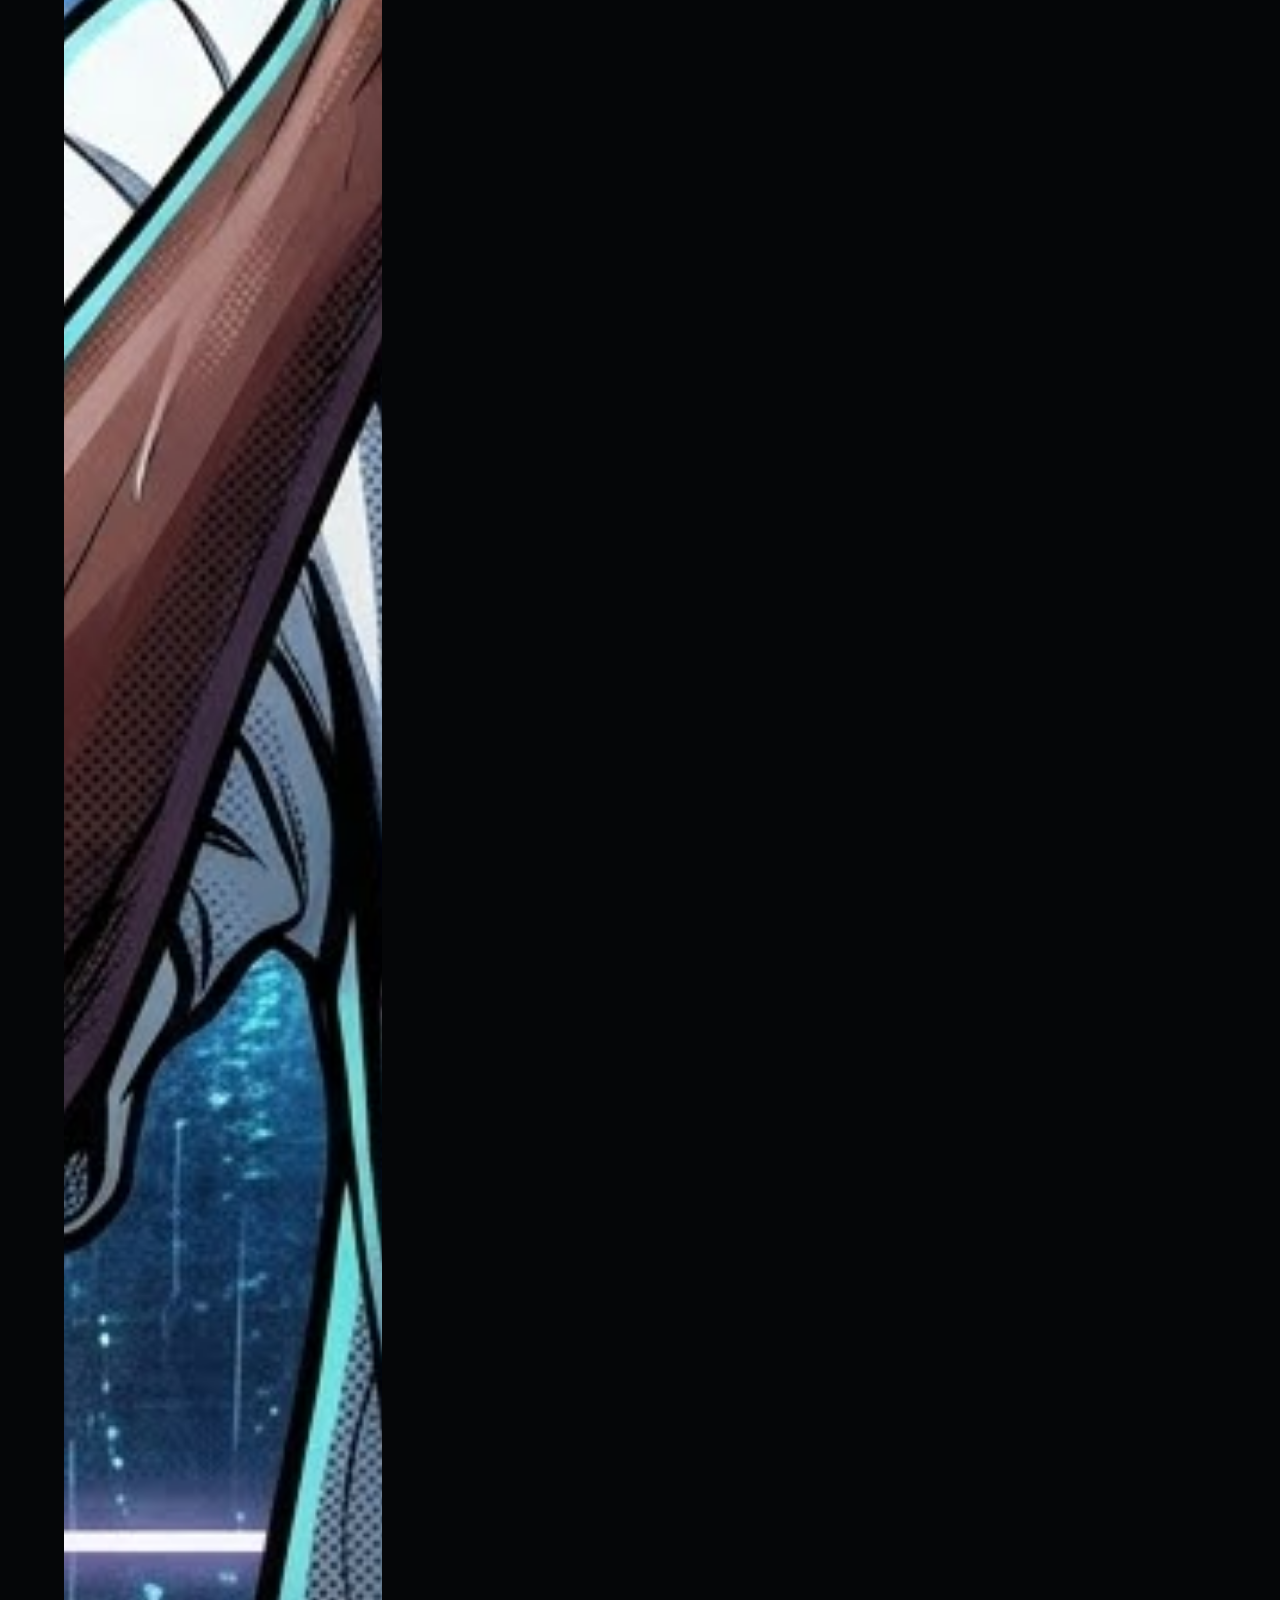
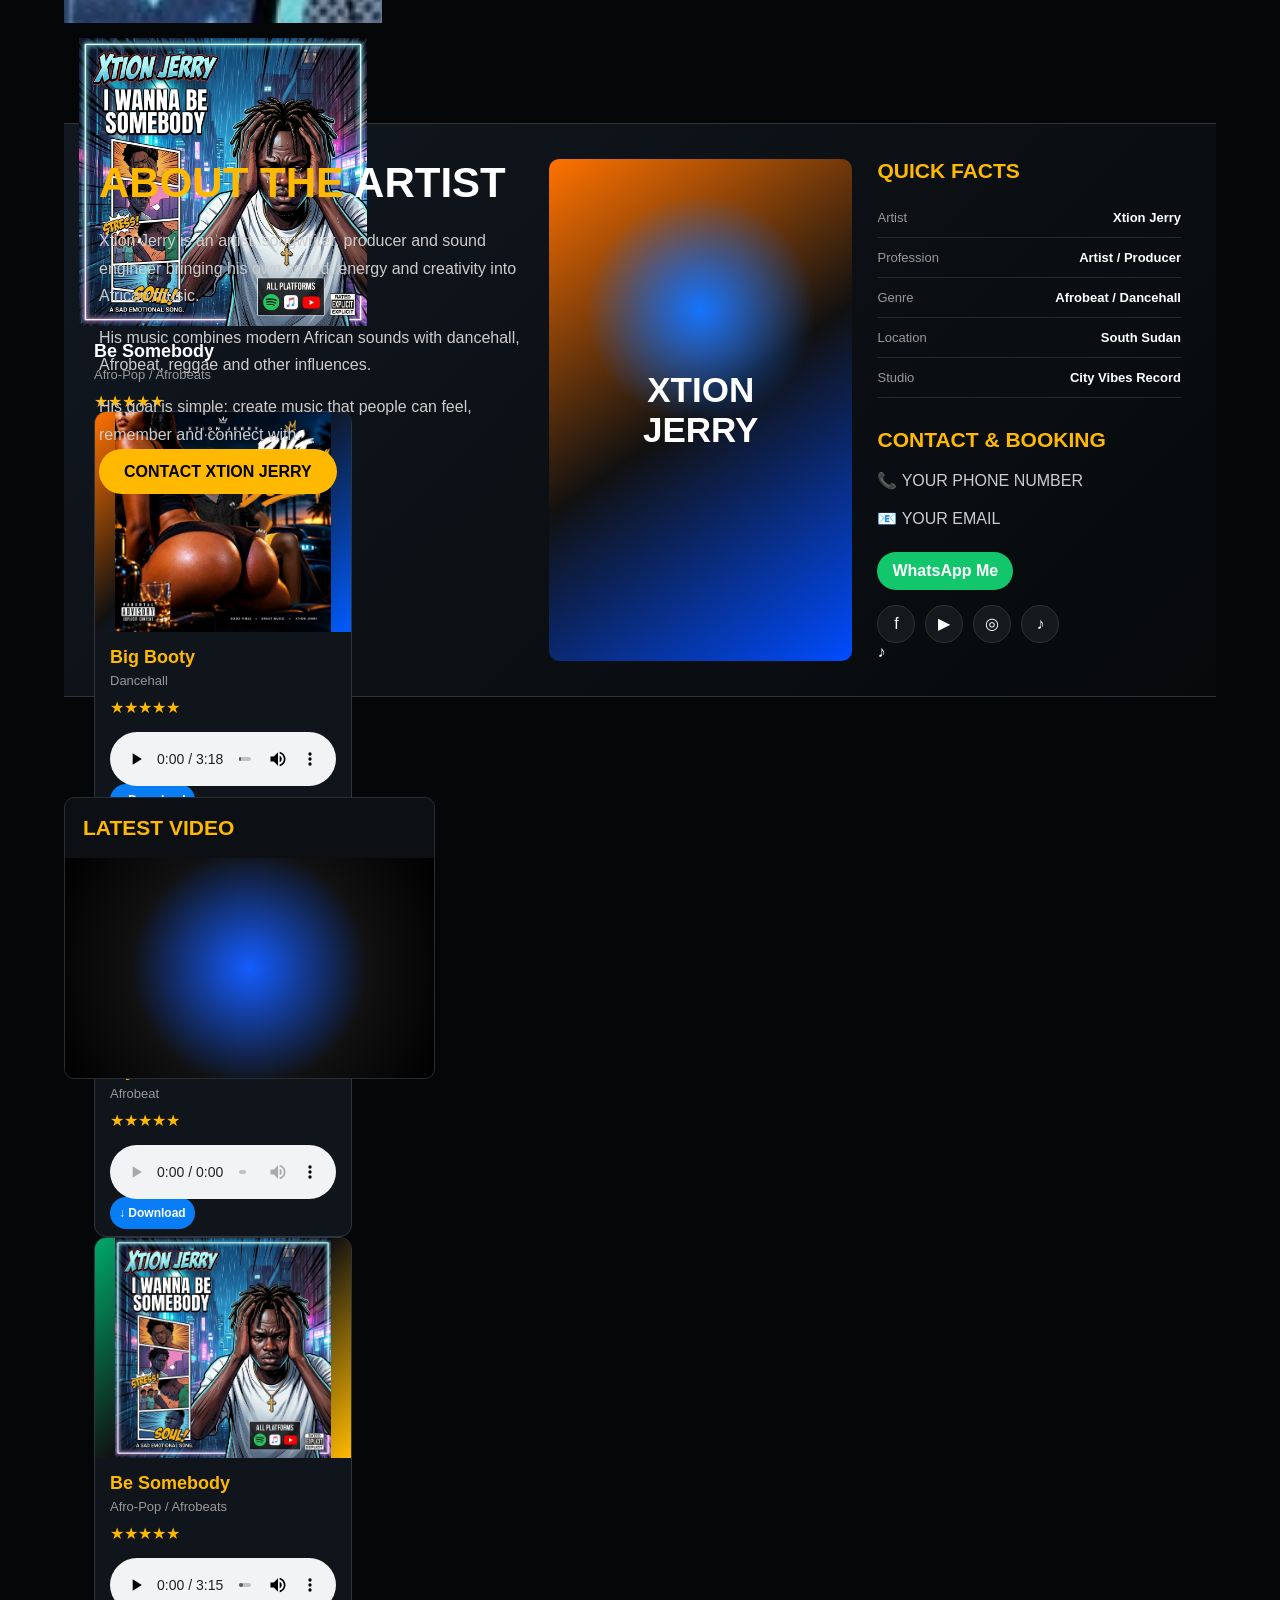
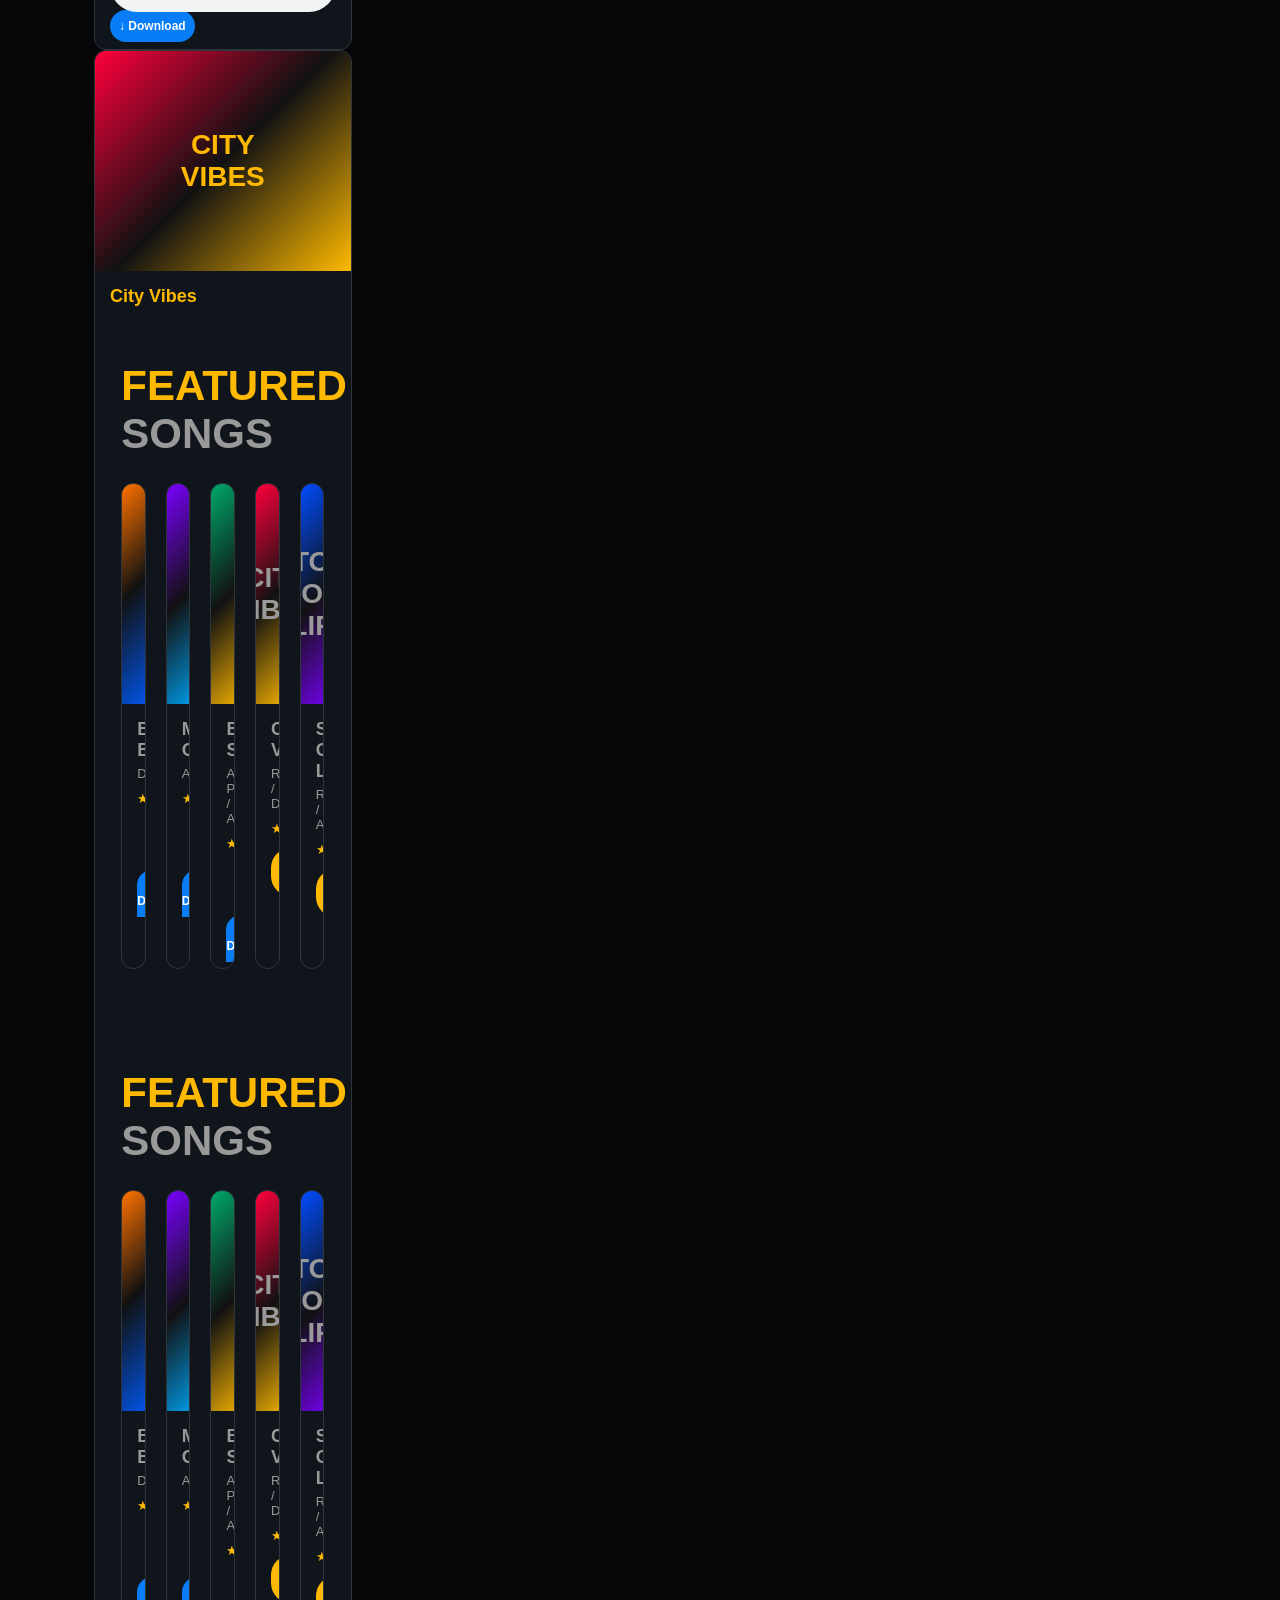
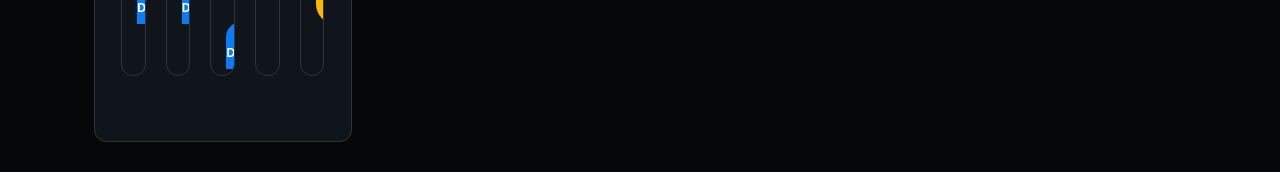
==== commit 8aade952: "Refactor music section in index.html" ====
--- a/index.html
+++ b/index.html
@@ -1406,88 +1406,363 @@
         </div>
 
         <div class="genre">
-            Reggae / Dancehall
-        </div>
-
-        <div class="stars">
-            ★★★★★
-        </div>
-
-        <div class="buttons">
-
-            <button
-                class="play"
-                onclick="playSong('City Vibes','songs/city-vibes.mp3')">
-
-                ▶ Play
-
-            </button>
-
-            <a
-                class="download"
-                href="songs/city-vibes.mp3"
-                download>
-
-                ↓ Download
-
-            </a>
-
-        </div>
-
-    </div>
-
-</div>
-
-
-<!-- SONG 5 -->
-
-<div class="song">
-
-    <div class="cover five">
-        STORY<br>OF LIFE
-    </div>
-
-    <div class="song-info">
-
-        <div class="song-name">
-            Story Of Life
-        </div>
-
-        <div class="genre">
-            R&B / Afrobeat
-        </div>
-
-        <div class="stars">
-            ★★★★★
-        </div>
-
-        <div class="buttons">
-
-            <button
-                class="play"
-                onclick="playSong('Story Of Life','songs/story-of-life.mp3')">
-
-                ▶ Play
-
-            </button>
-
-            <a
-                class="download"
-                href="songs/story-of-life.mp3"
-                download>
-
-                ↓ Download
-
-            </a>
-
-        </div>
-
-    </div>
-
-</div>
-
-
-</div>
+<section id="music"><div class="section-title">
+    <span>FEATURED</span> SONGS
+</div><div class="music-grid"><!-- SONG 1 — BIG BOOTY --><div class="song"><div class="cover">
+    <img src="big-booty.jpg"
+         alt="Big Booty - Xtion Jerry"
+         style="width:100%; height:220px; object-fit:cover; display:block;">
+</div>
+
+<div class="song-info">
+
+    <div class="song-name">
+        Big Booty
+    </div>
+
+    <div class="genre">
+        Dancehall
+    </div>
+
+    <div class="stars">
+        ★★★★★
+    </div>
+
+    <audio controls style="width:100%; margin-top:15px;">
+        <source src="Xtion_Jerry_-_Big_Booty.mp3" type="audio/mpeg">
+        Your browser does not support audio.
+    </audio>
+
+    <a
+        class="download"
+        href="Xtion_Jerry_-_Big_Booty.mp3"
+        download>
+        ↓ Download
+    </a>
+
+</div>
+
+</div><!-- SONG 2 — MY OWN --><div class="song"><div class="cover two">
+    <img src="my-own.png"
+         alt="My Own - Xtion Jerry"
+         style="width:100%; height:220px; object-fit:cover; display:block;">
+</div>
+
+<div class="song-info">
+
+    <div class="song-name">
+        My Own
+    </div>
+
+    <div class="genre">
+        Afrobeat
+    </div>
+
+    <div class="stars">
+        ★★★★★
+    </div>
+
+    <audio controls style="width:100%; margin-top:15px;">
+        <source src="my-own.mp3" type="audio/mpeg">
+        Your browser does not support audio.
+    </audio>
+
+    <a
+        class="download"
+        href="my-own.mp3"
+        download>
+        ↓ Download
+    </a>
+
+</div>
+
+</div><!-- SONG 3 — BE SOMEBODY --><div class="song"><div class="cover three">
+    <img src="be-somebody.jpg"
+         alt="Be Somebody - Xtion Jerry"
+         style="width:100%; height:220px; object-fit:cover; display:block;">
+</div>
+
+<div class="song-info">
+
+    <div class="song-name">
+        Be Somebody
+    </div>
+
+    <div class="genre">
+        Afro-Pop / Afrobeats
+    </div>
+
+    <div class="stars">
+        ★★★★★
+    </div>
+
+    <audio controls style="width:100%; margin-top:15px;">
+        <source src="Xtion_Jerry_-_I_wanna_be_somebody.mp3" type="audio/mpeg">
+        Your browser does not support audio.
+    </audio>
+
+    <a
+        class="download"
+        href="Xtion_Jerry_-_I_wanna_be_somebody.mp3"
+        download>
+        ↓ Download
+    </a>
+
+</div>
+
+</div><!-- SONG 4 — CITY VIBES --><div class="song"><div class="cover four">
+    CITY<br>VIBES
+</div>
+
+<div class="song-info">
+
+    <div class="song-name">
+        City Vibes
+    </div>
+
+    <div class="genre">
+        Reggae / Dancehall
+    </div>
+
+    <div class="stars">
+        ★★★★★
+    </div>
+
+    <div class="buttons">
+
+        <button
+            class="play"
+            onclick="playSong('City Vibes','songs/city-vibes.mp3')">
+            ▶ Play
+        </button>
+
+        <a
+            class="download"
+            href="songs/city-vibes.mp3"
+            download>
+            ↓ Download
+        </a>
+
+    </div>
+
+</div>
+
+</div><!-- SONG 5 — STORY OF LIFE --><div class="song"><div class="cover five">
+    STORY<br>OF LIFE
+</div>
+
+<div class="song-info">
+
+    <div class="song-name">
+        Story Of Life
+    </div>
+
+    <div class="genre">
+        R&B / Afrobeat
+    </div>
+
+    <div class="stars">
+        ★★★★★
+    </div>
+
+    <div class="buttons">
+
+        <button
+            class="play"
+            onclick="playSong('Story Of Life','songs/story-of-life.mp3')">
+            ▶ Play
+        </button>
+
+        <a
+            class="download"
+            href="songs/story-of-life.mp3"
+            download>
+            ↓ Download
+        </a>
+
+    </div>
+
+</div>
+
+</div></div></section><section id="music"><div class="section-title">
+    <span>FEATURED</span> SONGS
+</div><div class="music-grid"><!-- SONG 1 — BIG BOOTY --><div class="song"><div class="cover">
+    <img src="big-booty.jpg"
+         alt="Big Booty - Xtion Jerry"
+         style="width:100%; height:220px; object-fit:cover; display:block;">
+</div>
+
+<div class="song-info">
+
+    <div class="song-name">
+        Big Booty
+    </div>
+
+    <div class="genre">
+        Dancehall
+    </div>
+
+    <div class="stars">
+        ★★★★★
+    </div>
+
+    <audio controls style="width:100%; margin-top:15px;">
+        <source src="Xtion_Jerry_-_Big_Booty.mp3" type="audio/mpeg">
+        Your browser does not support audio.
+    </audio>
+
+    <a
+        class="download"
+        href="Xtion_Jerry_-_Big_Booty.mp3"
+        download>
+        ↓ Download
+    </a>
+
+</div>
+
+</div><!-- SONG 2 — MY OWN --><div class="song"><div class="cover two">
+    <img src="my-own.png"
+         alt="My Own - Xtion Jerry"
+         style="width:100%; height:220px; object-fit:cover; display:block;">
+</div>
+
+<div class="song-info">
+
+    <div class="song-name">
+        My Own
+    </div>
+
+    <div class="genre">
+        Afrobeat
+    </div>
+
+    <div class="stars">
+        ★★★★★
+    </div>
+
+    <audio controls style="width:100%; margin-top:15px;">
+        <source src="my-own.mp3" type="audio/mpeg">
+        Your browser does not support audio.
+    </audio>
+
+    <a
+        class="download"
+        href="my-own.mp3"
+        download>
+        ↓ Download
+    </a>
+
+</div>
+
+</div><!-- SONG 3 — BE SOMEBODY --><div class="song"><div class="cover three">
+    <img src="be-somebody.jpg"
+         alt="Be Somebody - Xtion Jerry"
+         style="width:100%; height:220px; object-fit:cover; display:block;">
+</div>
+
+<div class="song-info">
+
+    <div class="song-name">
+        Be Somebody
+    </div>
+
+    <div class="genre">
+        Afro-Pop / Afrobeats
+    </div>
+
+    <div class="stars">
+        ★★★★★
+    </div>
+
+    <audio controls style="width:100%; margin-top:15px;">
+        <source src="Xtion_Jerry_-_I_wanna_be_somebody.mp3" type="audio/mpeg">
+        Your browser does not support audio.
+    </audio>
+
+    <a
+        class="download"
+        href="Xtion_Jerry_-_I_wanna_be_somebody.mp3"
+        download>
+        ↓ Download
+    </a>
+
+</div>
+
+</div><!-- SONG 4 — CITY VIBES --><div class="song"><div class="cover four">
+    CITY<br>VIBES
+</div>
+
+<div class="song-info">
+
+    <div class="song-name">
+        City Vibes
+    </div>
+
+    <div class="genre">
+        Reggae / Dancehall
+    </div>
+
+    <div class="stars">
+        ★★★★★
+    </div>
+
+    <div class="buttons">
+
+        <button
+            class="play"
+            onclick="playSong('City Vibes','songs/city-vibes.mp3')">
+            ▶ Play
+        </button>
+
+        <a
+            class="download"
+            href="songs/city-vibes.mp3"
+            download>
+            ↓ Download
+        </a>
+
+    </div>
+
+</div>
+
+</div><!-- SONG 5 — STORY OF LIFE --><div class="song"><div class="cover five">
+    STORY<br>OF LIFE
+</div>
+
+<div class="song-info">
+
+    <div class="song-name">
+        Story Of Life
+    </div>
+
+    <div class="genre">
+        R&B / Afrobeat
+    </div>
+
+    <div class="stars">
+        ★★★★★
+    </div>
+
+    <div class="buttons">
+
+        <button
+            class="play"
+            onclick="playSong('Story Of Life','songs/story-of-life.mp3')">
+            ▶ Play
+        </button>
+
+        <a
+            class="download"
+            href="songs/story-of-life.mp3"
+            download>
+            ↓ Download
+        </a>
+
+    </div>
+
+</div>
+
+</div></div></section>
 
 </section>
 
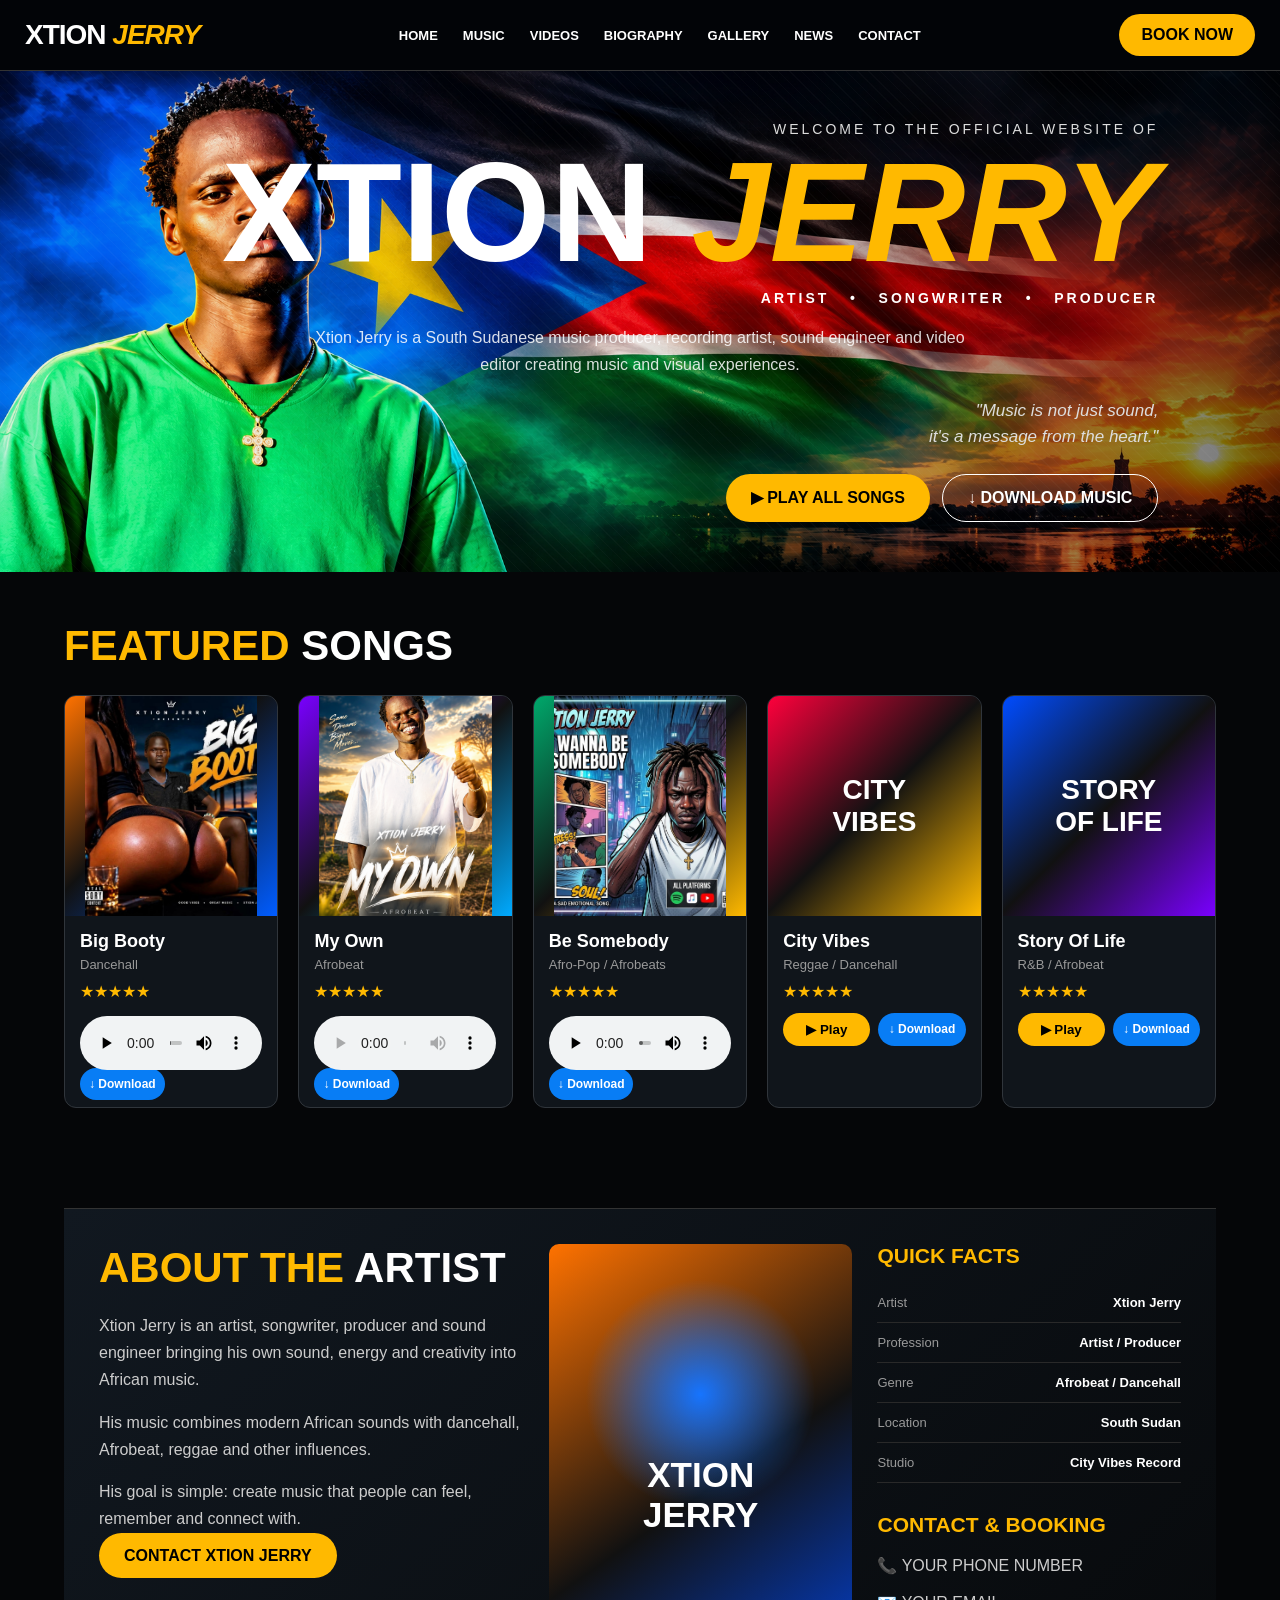
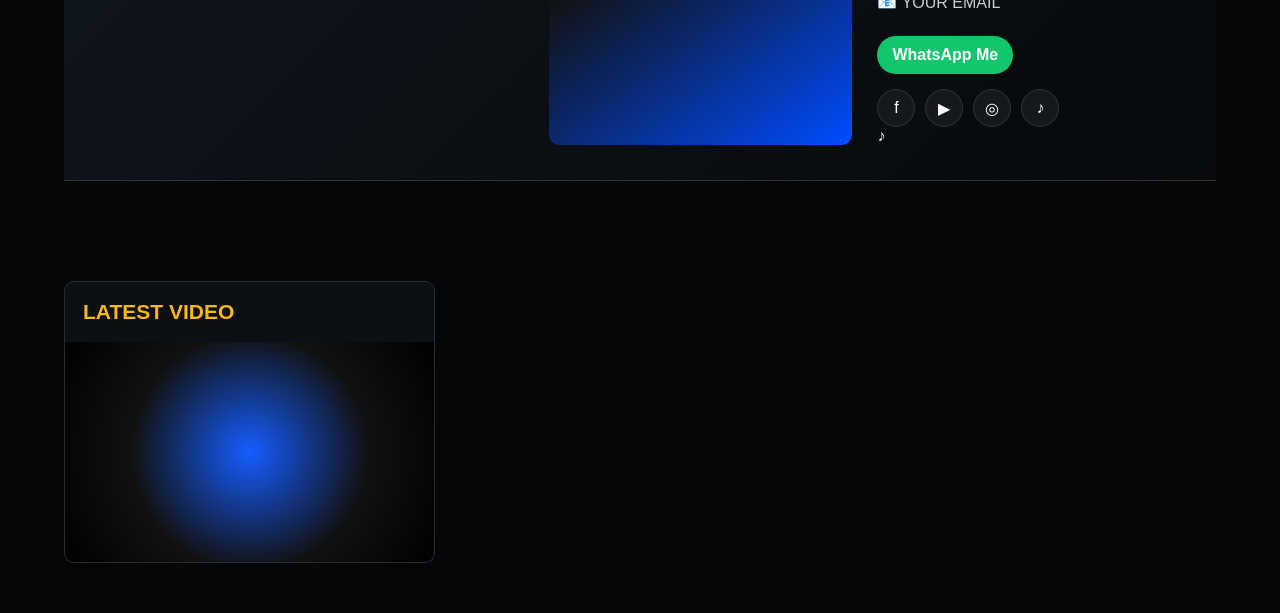
==== commit dbff8cb9: "Clean up music section by removing song entries Removed multiple song entries and their associated H" ====
--- a/index.html
+++ b/index.html
@@ -1158,135 +1158,10 @@
      MUSIC
 ========================= -->
 
-<section id="music">
-
-<div class="section-title">
+    
+<section id="music"><div class="section-title">
     <span>FEATURED</span> SONGS
-</div>
-
-
-<div class="music-grid">
-
-
-<!-- SONG 1 -->
-
-<div class="big-booty.jpg">
-    <img src="big-booty.jpg" alt="Big Booty - Xtion Jerry" style="width:100%; height:100%; object-fit:cover; display:block;">
-</div>
-
-    <img src="big-booty.jpg"
-     alt="Big Booty - Xtion Jerry"
-     style="width:100%; height:100%; object-fit:cover; display:block;">
-
-<div class="song-info">
-
-    <div class="song-name">
-        Big Booty
-    </div>
-
-    <div class="genre">
-        Dancehall
-    </div>
-
-    <audio controls>
-        <source src="Xtion_Jerry_-_Big_Booty.mp3" type="audio/mpeg">
-        Your browser does not support the audio element.
-    </audio>
-
-    <a href="Xtion_Jerry_-_Big_Booty.mp3" download>
-        Download
-    </a>
-
-</div>
-
-
-<!-- SONG 2 -->
-
-<img src="my-own.png"
-     alt="Xtion Jerry - My Own"
-     style="
-       width: 100%;
-       max-width: 300px;
-       height: auto;
-       display: block;
-       margin: 20px auto;
-       border-radius: 10px;
-     ">
-
-    <div class="my-own.jpg">
-
-    <img src="my-own.png"
-         alt="My Own - Xtion Jerry"
-         style="width:100%; height:100%; object-fit:cover; display:block;">
-
-    <div class="song-info">
-
-        <div class="song-name">
-            My Own
-        </div>
-
-        <div class="genre">
-            Afrobeat
-        </div>
-
-        <div class="stars">
-            ★★★★★
-        </div>
-
-        <div class="buttons">
-
-            <button
-                class="play"
-                onclick="playSong('My Own','songs/my-own.mp3')">
-
-                ▶ Play
-
-            </button>
-
-            <a
-                class="download"
-                href="songs/my-own.mp3"
-                download>
-
-                ↓ Download
-
-            </a>
-
-        </div>
-
-    </div>
-
-</div>
-
-
-<!-- SONG 3 -->
-
-<div class="be-somebody.jpg">
-
-    <img src="be-somebody.jpg"
-         alt="Be Somebody - Xtion Jerry"
-         style="width:100%; height:100%; object-fit:cover; display:block;">
-
-    <div class="song-info">
-<div class="song-card">
-
-    <img src="be-somebody.jpg"
-         alt="Be Somebody - Xtion Jerry"
-         style="width:100%; height:100%; object-fit:cover; display:block;">
-
-    <div class="song-info">
-
-        <div class="song-name">
-            Be Somebody
-        </div>
-
-        <div class="genre">
-            Afro-Pop / Afrobeats
-        </div>
-
-        <div class="stars">
-            ★★★★★
-<!-- SONG 1 — BIG BOOTY --><div class="song"><div class="cover">
+</div><div class="music-grid"> <!-- SONG 1 — BIG BOOTY --><div class="song"><div class="cover">
     <img src="big-booty.jpg"
          alt="Big Booty - Xtion Jerry"
          style="width:100%; height:220px; object-fit:cover; display:block;">
@@ -1388,128 +1263,6 @@
 
 </div>
 
-</div>
-
-
-<!-- SONG 4 -->
-
-<div class="song">
-
-    <div class="cover four">
-        CITY<br>VIBES
-    </div>
-
-    <div class="song-info">
-
-        <div class="song-name">
-            City Vibes
-        </div>
-
-        <div class="genre">
-<section id="music"><div class="section-title">
-    <span>FEATURED</span> SONGS
-</div><div class="music-grid"><!-- SONG 1 — BIG BOOTY --><div class="song"><div class="cover">
-    <img src="big-booty.jpg"
-         alt="Big Booty - Xtion Jerry"
-         style="width:100%; height:220px; object-fit:cover; display:block;">
-</div>
-
-<div class="song-info">
-
-    <div class="song-name">
-        Big Booty
-    </div>
-
-    <div class="genre">
-        Dancehall
-    </div>
-
-    <div class="stars">
-        ★★★★★
-    </div>
-
-    <audio controls style="width:100%; margin-top:15px;">
-        <source src="Xtion_Jerry_-_Big_Booty.mp3" type="audio/mpeg">
-        Your browser does not support audio.
-    </audio>
-
-    <a
-        class="download"
-        href="Xtion_Jerry_-_Big_Booty.mp3"
-        download>
-        ↓ Download
-    </a>
-
-</div>
-
-</div><!-- SONG 2 — MY OWN --><div class="song"><div class="cover two">
-    <img src="my-own.png"
-         alt="My Own - Xtion Jerry"
-         style="width:100%; height:220px; object-fit:cover; display:block;">
-</div>
-
-<div class="song-info">
-
-    <div class="song-name">
-        My Own
-    </div>
-
-    <div class="genre">
-        Afrobeat
-    </div>
-
-    <div class="stars">
-        ★★★★★
-    </div>
-
-    <audio controls style="width:100%; margin-top:15px;">
-        <source src="my-own.mp3" type="audio/mpeg">
-        Your browser does not support audio.
-    </audio>
-
-    <a
-        class="download"
-        href="my-own.mp3"
-        download>
-        ↓ Download
-    </a>
-
-</div>
-
-</div><!-- SONG 3 — BE SOMEBODY --><div class="song"><div class="cover three">
-    <img src="be-somebody.jpg"
-         alt="Be Somebody - Xtion Jerry"
-         style="width:100%; height:220px; object-fit:cover; display:block;">
-</div>
-
-<div class="song-info">
-
-    <div class="song-name">
-        Be Somebody
-    </div>
-
-    <div class="genre">
-        Afro-Pop / Afrobeats
-    </div>
-
-    <div class="stars">
-        ★★★★★
-    </div>
-
-    <audio controls style="width:100%; margin-top:15px;">
-        <source src="Xtion_Jerry_-_I_wanna_be_somebody.mp3" type="audio/mpeg">
-        Your browser does not support audio.
-    </audio>
-
-    <a
-        class="download"
-        href="Xtion_Jerry_-_I_wanna_be_somebody.mp3"
-        download>
-        ↓ Download
-    </a>
-
-</div>
-
 </div><!-- SONG 4 — CITY VIBES --><div class="song"><div class="cover four">
     CITY<br>VIBES
 </div>
@@ -1584,185 +1337,7 @@
 
 </div>
 
-</div></div></section><section id="music"><div class="section-title">
-    <span>FEATURED</span> SONGS
-</div><div class="music-grid"><!-- SONG 1 — BIG BOOTY --><div class="song"><div class="cover">
-    <img src="big-booty.jpg"
-         alt="Big Booty - Xtion Jerry"
-         style="width:100%; height:220px; object-fit:cover; display:block;">
-</div>
-
-<div class="song-info">
-
-    <div class="song-name">
-        Big Booty
-    </div>
-
-    <div class="genre">
-        Dancehall
-    </div>
-
-    <div class="stars">
-        ★★★★★
-    </div>
-
-    <audio controls style="width:100%; margin-top:15px;">
-        <source src="Xtion_Jerry_-_Big_Booty.mp3" type="audio/mpeg">
-        Your browser does not support audio.
-    </audio>
-
-    <a
-        class="download"
-        href="Xtion_Jerry_-_Big_Booty.mp3"
-        download>
-        ↓ Download
-    </a>
-
-</div>
-
-</div><!-- SONG 2 — MY OWN --><div class="song"><div class="cover two">
-    <img src="my-own.png"
-         alt="My Own - Xtion Jerry"
-         style="width:100%; height:220px; object-fit:cover; display:block;">
-</div>
-
-<div class="song-info">
-
-    <div class="song-name">
-        My Own
-    </div>
-
-    <div class="genre">
-        Afrobeat
-    </div>
-
-    <div class="stars">
-        ★★★★★
-    </div>
-
-    <audio controls style="width:100%; margin-top:15px;">
-        <source src="my-own.mp3" type="audio/mpeg">
-        Your browser does not support audio.
-    </audio>
-
-    <a
-        class="download"
-        href="my-own.mp3"
-        download>
-        ↓ Download
-    </a>
-
-</div>
-
-</div><!-- SONG 3 — BE SOMEBODY --><div class="song"><div class="cover three">
-    <img src="be-somebody.jpg"
-         alt="Be Somebody - Xtion Jerry"
-         style="width:100%; height:220px; object-fit:cover; display:block;">
-</div>
-
-<div class="song-info">
-
-    <div class="song-name">
-        Be Somebody
-    </div>
-
-    <div class="genre">
-        Afro-Pop / Afrobeats
-    </div>
-
-    <div class="stars">
-        ★★★★★
-    </div>
-
-    <audio controls style="width:100%; margin-top:15px;">
-        <source src="Xtion_Jerry_-_I_wanna_be_somebody.mp3" type="audio/mpeg">
-        Your browser does not support audio.
-    </audio>
-
-    <a
-        class="download"
-        href="Xtion_Jerry_-_I_wanna_be_somebody.mp3"
-        download>
-        ↓ Download
-    </a>
-
-</div>
-
-</div><!-- SONG 4 — CITY VIBES --><div class="song"><div class="cover four">
-    CITY<br>VIBES
-</div>
-
-<div class="song-info">
-
-    <div class="song-name">
-        City Vibes
-    </div>
-
-    <div class="genre">
-        Reggae / Dancehall
-    </div>
-
-    <div class="stars">
-        ★★★★★
-    </div>
-
-    <div class="buttons">
-
-        <button
-            class="play"
-            onclick="playSong('City Vibes','songs/city-vibes.mp3')">
-            ▶ Play
-        </button>
-
-        <a
-            class="download"
-            href="songs/city-vibes.mp3"
-            download>
-            ↓ Download
-        </a>
-
-    </div>
-
-</div>
-
-</div><!-- SONG 5 — STORY OF LIFE --><div class="song"><div class="cover five">
-    STORY<br>OF LIFE
-</div>
-
-<div class="song-info">
-
-    <div class="song-name">
-        Story Of Life
-    </div>
-
-    <div class="genre">
-        R&B / Afrobeat
-    </div>
-
-    <div class="stars">
-        ★★★★★
-    </div>
-
-    <div class="buttons">
-
-        <button
-            class="play"
-            onclick="playSong('Story Of Life','songs/story-of-life.mp3')">
-            ▶ Play
-        </button>
-
-        <a
-            class="download"
-            href="songs/story-of-life.mp3"
-            download>
-            ↓ Download
-        </a>
-
-    </div>
-
-</div>
-
-</div></div></section>
+</div>
 
 </section>
 
